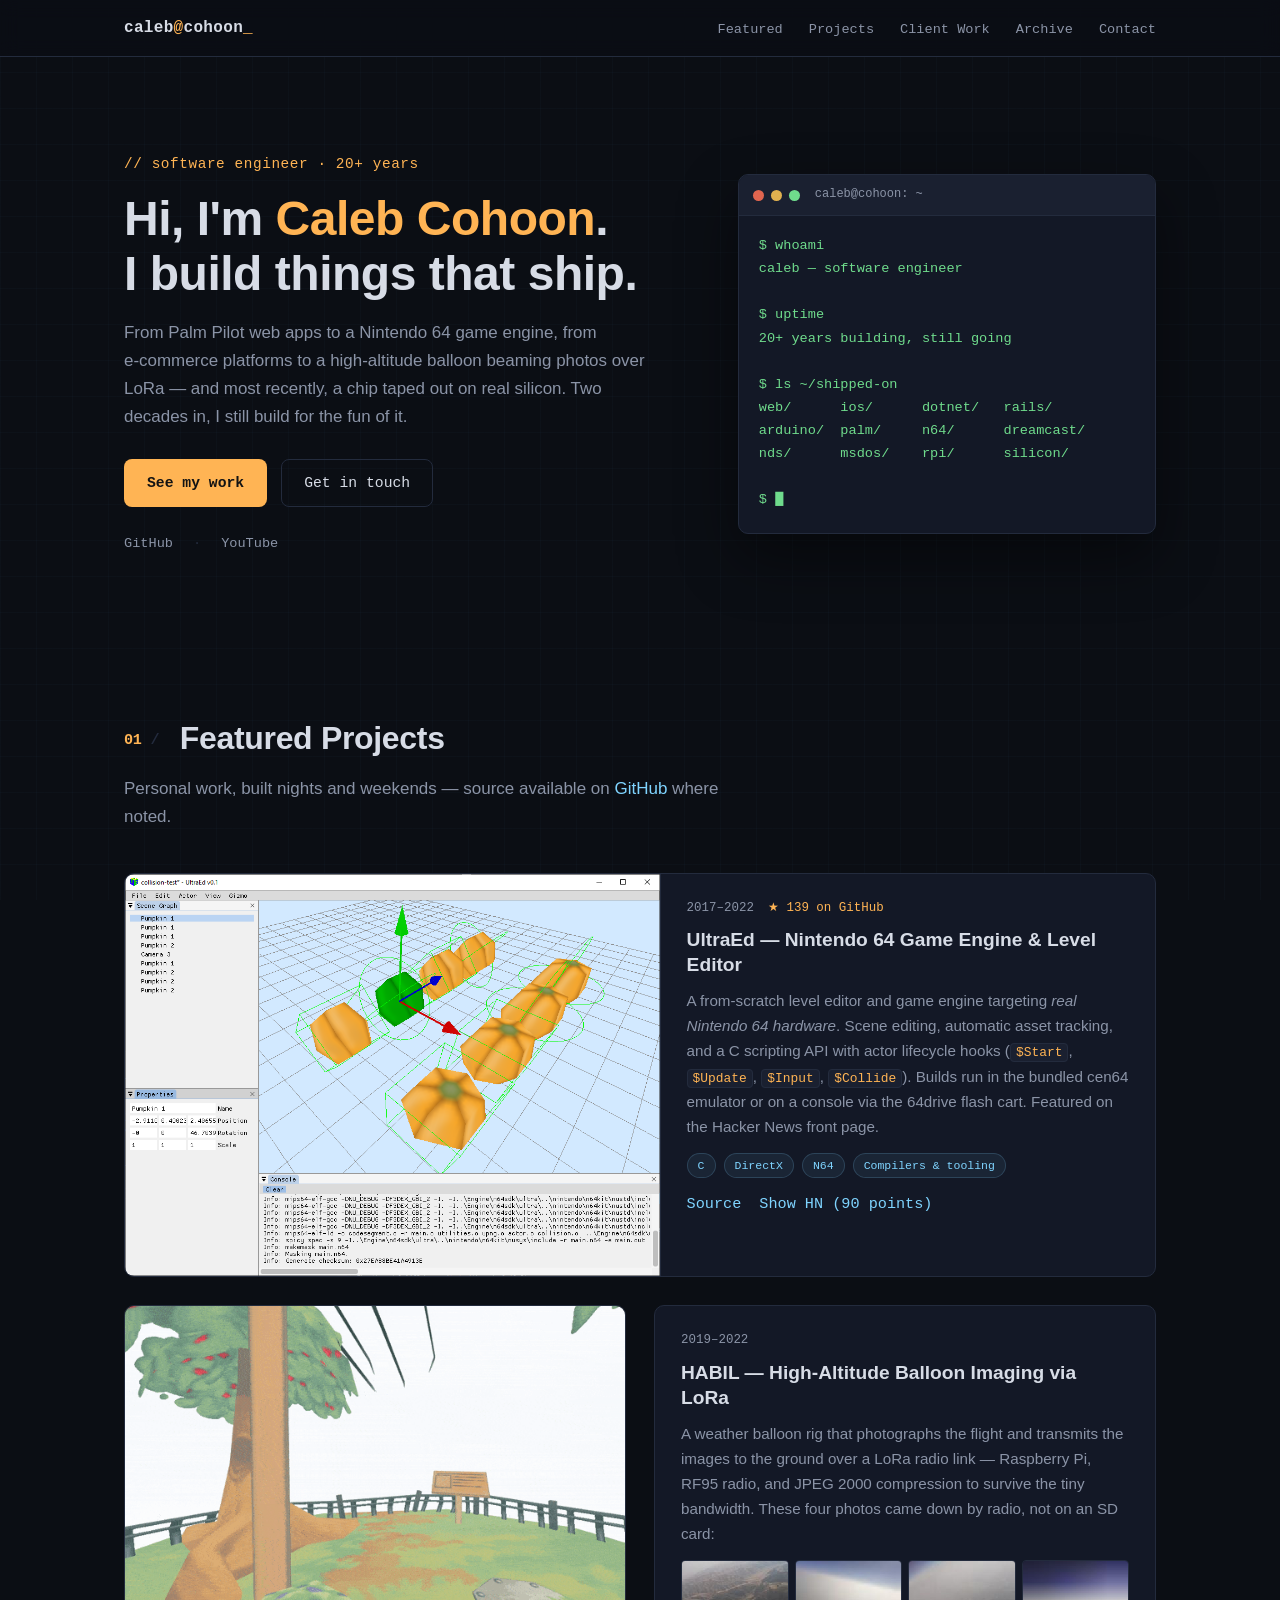
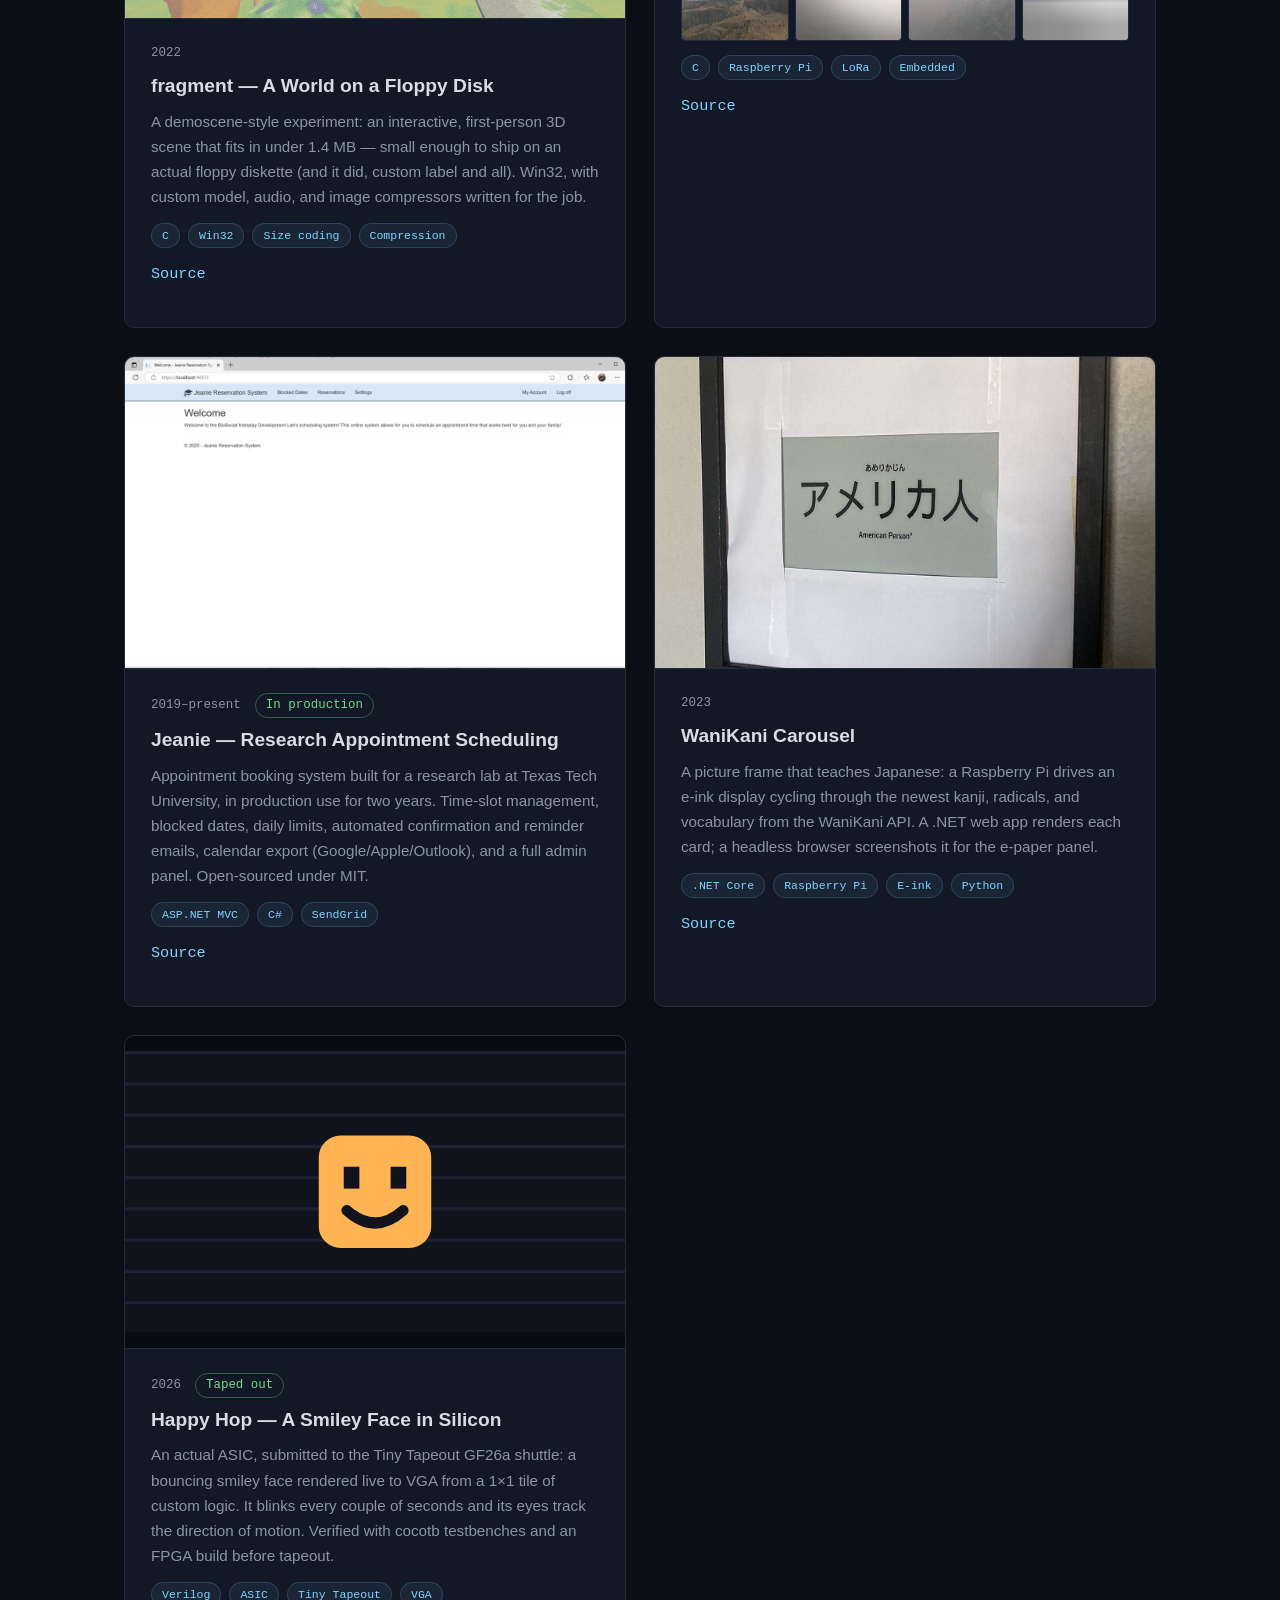
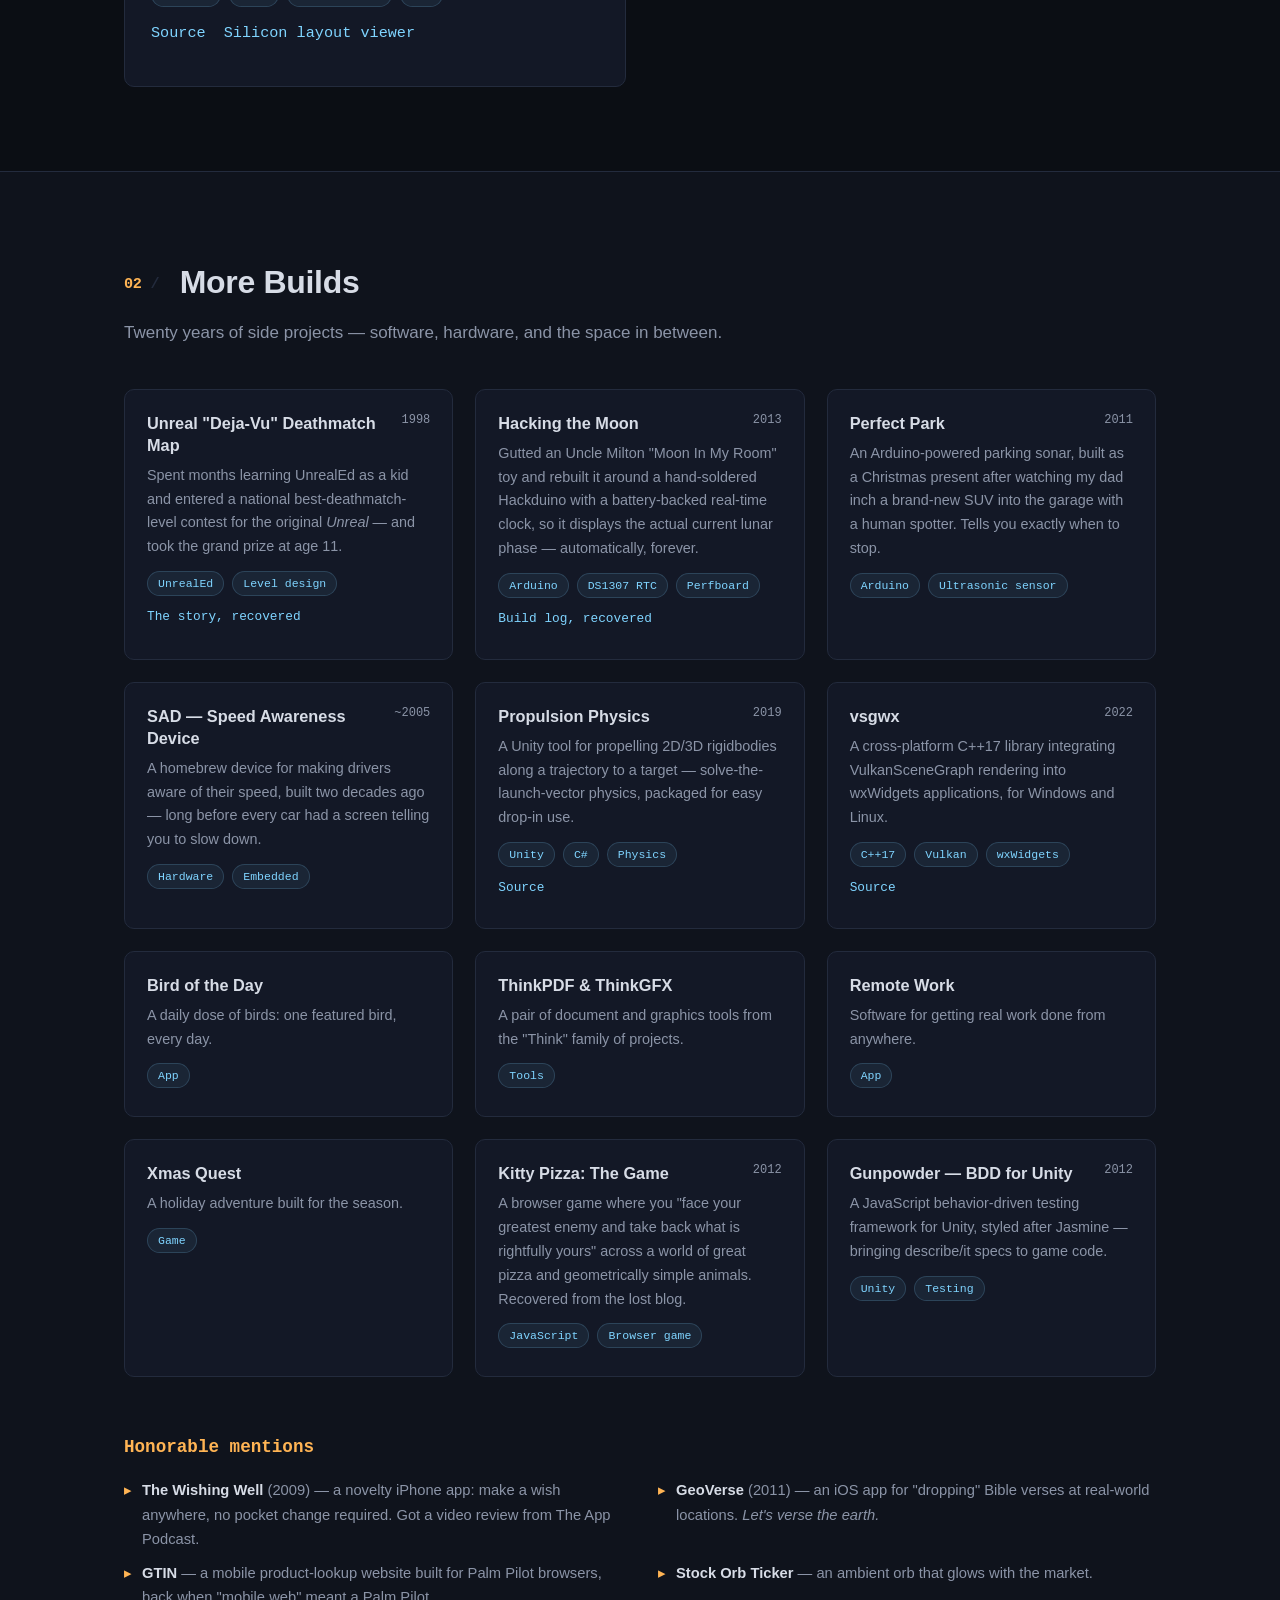
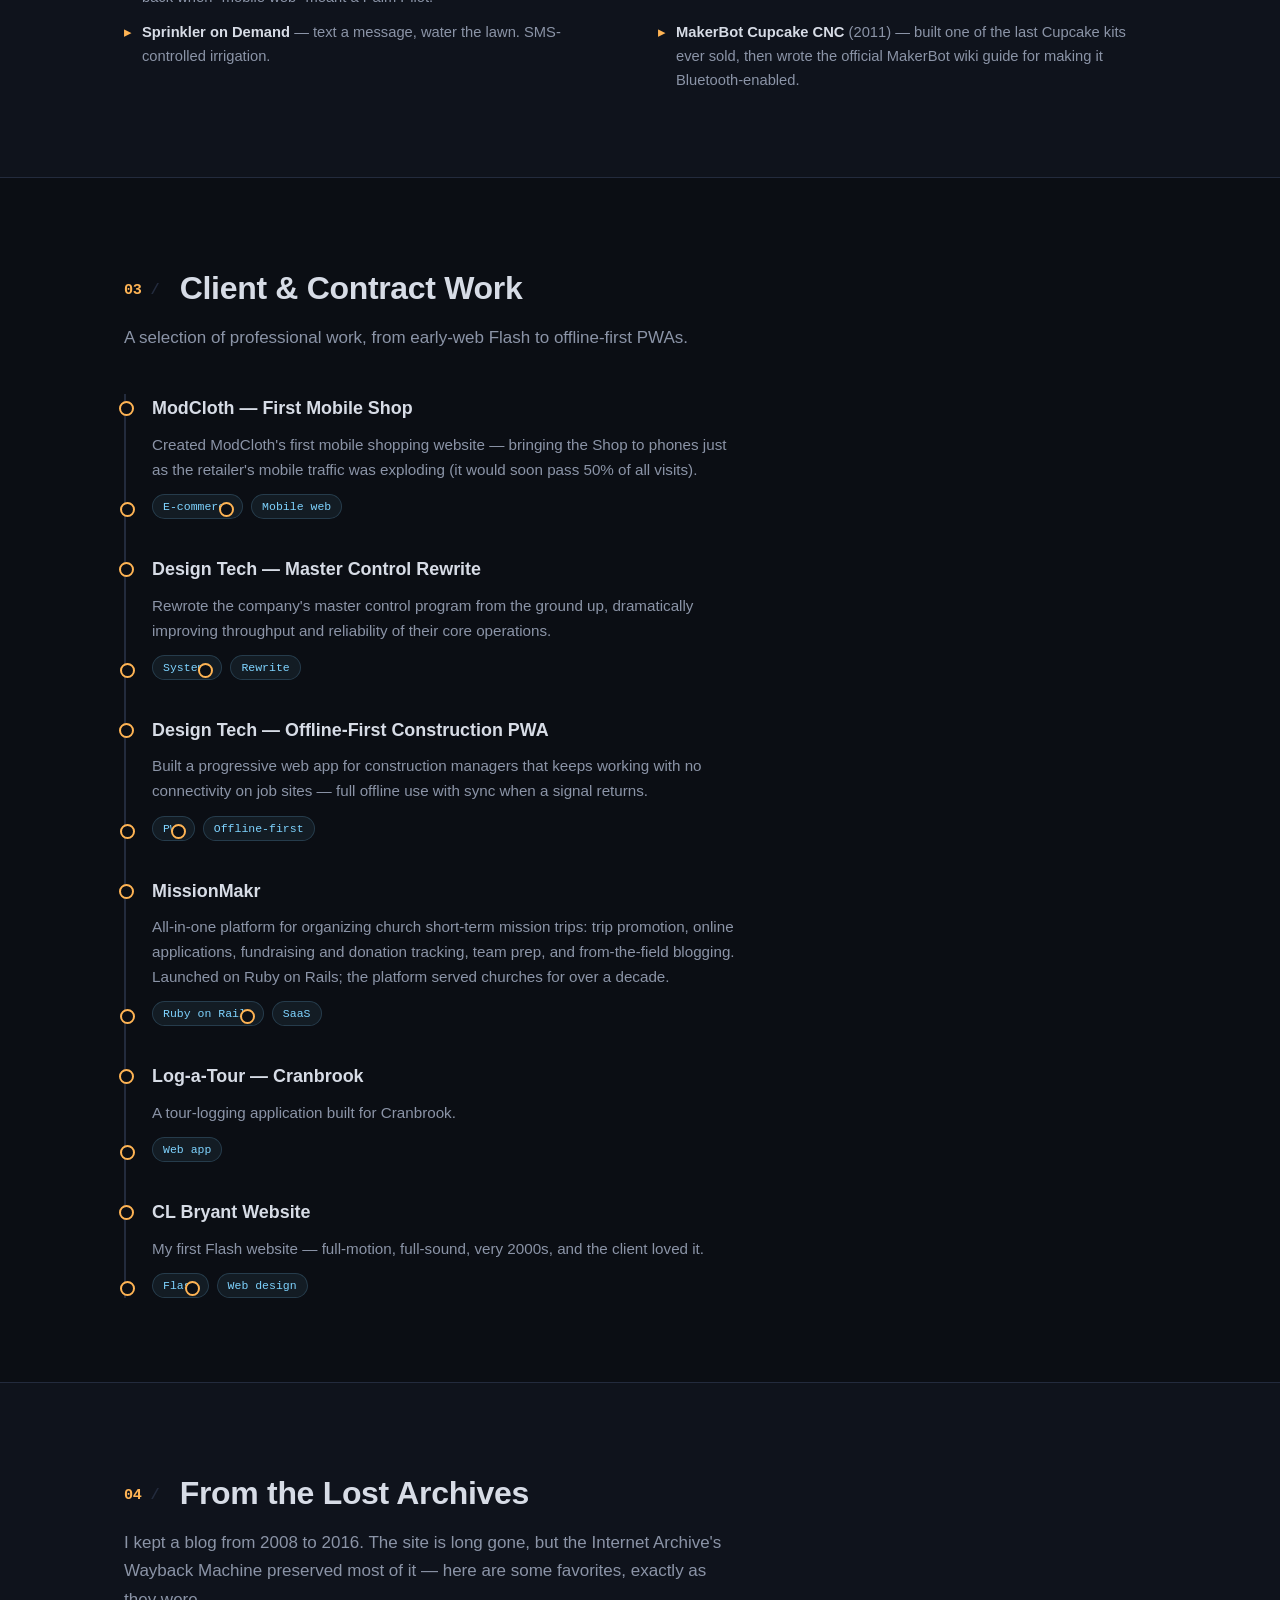
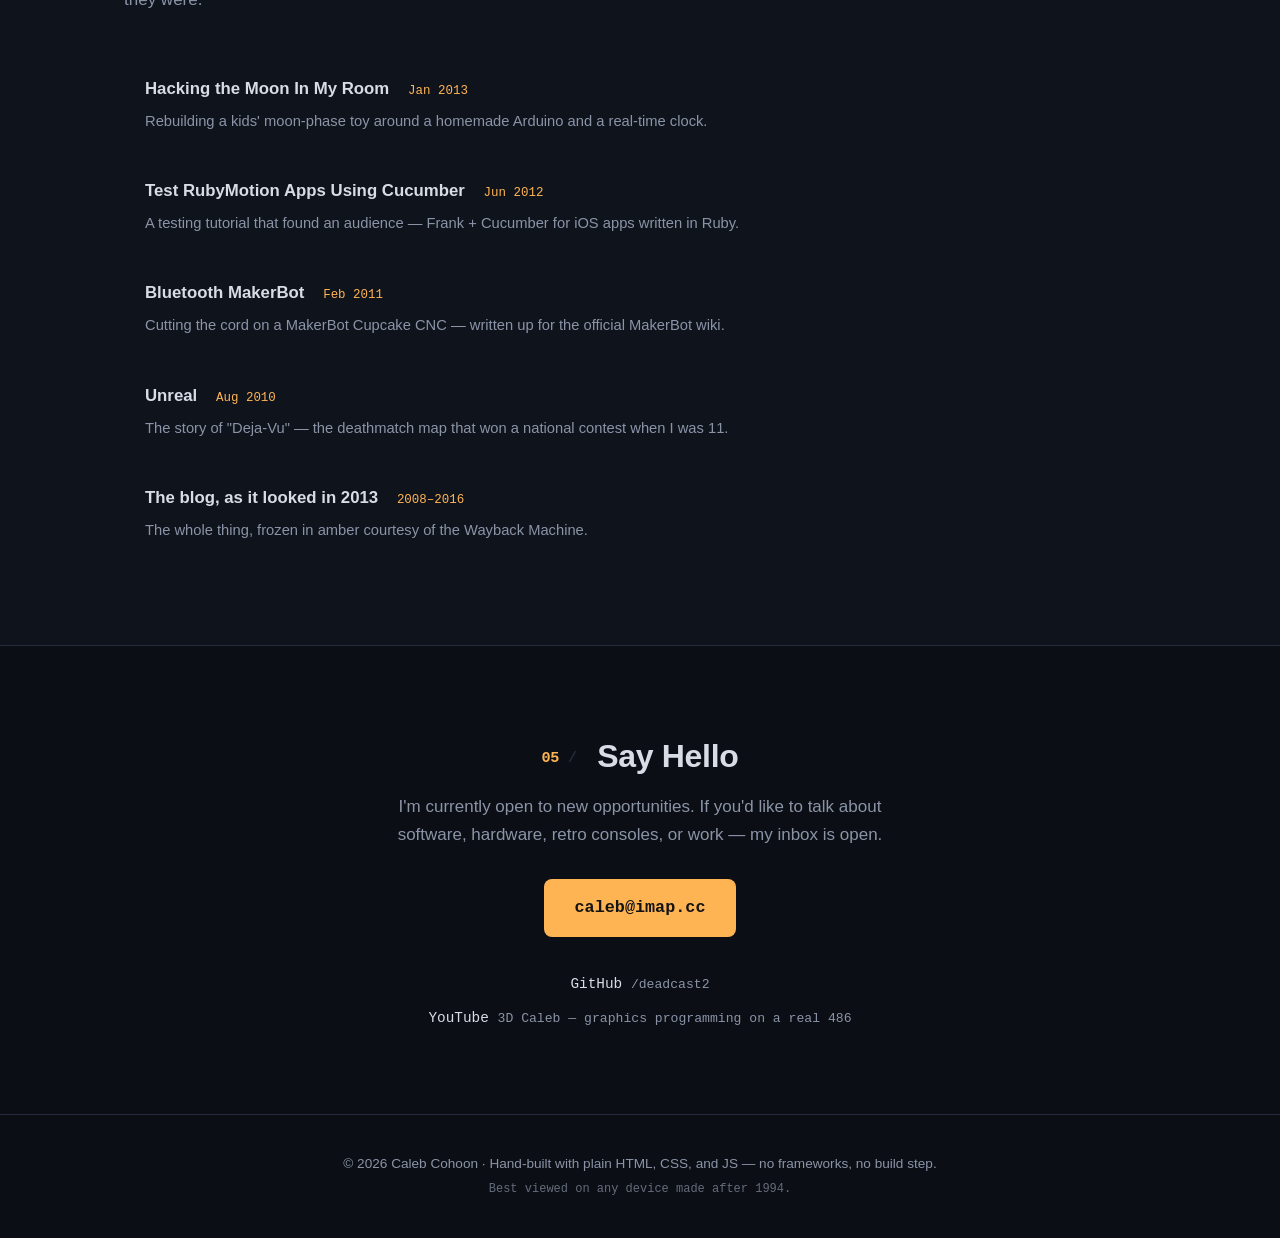
==== index.html @ 82f47929 "Initial portfolio site Static, dependency-free single-page portfolio: featured projects with images " ====
<!DOCTYPE html>
<html lang="en">
<head>
  <meta charset="UTF-8">
  <meta name="viewport" content="width=device-width, initial-scale=1.0">
  <title>Caleb Cohoon — Software Engineer</title>
  <meta name="description" content="Caleb Cohoon is a software engineer with 20+ years of experience shipping software for the web, mobile, embedded hardware, retro consoles, and even silicon.">
  <link rel="icon" href="assets/favicon.svg" type="image/svg+xml">
  <link rel="stylesheet" href="css/style.css">

  <!-- Open Graph -->
  <meta property="og:title" content="Caleb Cohoon — Software Engineer">
  <meta property="og:description" content="20+ years of shipping software — from Palm Pilots to a Nintendo 64 game engine to a chip taped out on real silicon.">
  <meta property="og:url" content="https://calebcohoon.com">
  <meta property="og:type" content="website">
  <meta property="og:image" content="https://calebcohoon.com/assets/img/ultraed-editor.png">

  <script type="application/ld+json">
  {
    "@context": "https://schema.org",
    "@type": "Person",
    "name": "Caleb Cohoon",
    "jobTitle": "Software Engineer",
    "url": "https://calebcohoon.com",
    "email": "mailto:caleb@imap.cc",
    "sameAs": [
      "https://github.com/deadcast2",
      "https://www.youtube.com/@CalebCohoon"
    ]
  }
  </script>
</head>
<body>
  <a class="skip-link" href="#main">Skip to content</a>

  <header class="site-header">
    <nav class="nav" aria-label="Main navigation">
      <a class="nav-brand" href="#top">caleb<span class="accent">@</span>cohoon<span class="cursor" aria-hidden="true">_</span></a>
      <button class="nav-toggle" aria-expanded="false" aria-controls="nav-menu" aria-label="Toggle menu">
        <span></span><span></span><span></span>
      </button>
      <ul class="nav-menu" id="nav-menu">
        <li><a href="#featured">Featured</a></li>
        <li><a href="#projects">Projects</a></li>
        <li><a href="#work">Client Work</a></li>
        <li><a href="#archive">Archive</a></li>
        <li><a href="#contact">Contact</a></li>
      </ul>
    </nav>
  </header>

  <main id="main">

    <!-- ============================== HERO ============================== -->
    <section class="hero" id="top">
      <div class="container hero-grid">
        <div class="hero-copy">
          <p class="kicker">// software engineer · 20+ years</p>
          <h1>Hi, I'm <span class="accent">Caleb Cohoon</span>.<br>I build things that ship.</h1>
          <p class="lede">
            From Palm Pilot web apps to a Nintendo&nbsp;64 game engine, from e&#8209;commerce
            platforms to a high&#8209;altitude balloon beaming photos over LoRa — and most
            recently, a chip taped out on real silicon. Two decades in, I still build
            for the fun of it.
          </p>
          <div class="hero-actions">
            <a class="btn btn-primary" href="#featured">See my work</a>
            <a class="btn btn-ghost" href="mailto:caleb@imap.cc">Get in touch</a>
          </div>
          <ul class="hero-links">
            <li><a href="https://github.com/deadcast2" rel="me">GitHub</a></li>
            <li><a href="https://www.youtube.com/@CalebCohoon">YouTube</a></li>
          </ul>
        </div>
        <div class="hero-terminal" aria-hidden="true">
          <div class="term-bar"><i></i><i></i><i></i><span>caleb@cohoon: ~</span></div>
          <pre class="term-body">$ whoami
caleb — software engineer

$ uptime
20+ years building, still going

$ ls ~/shipped-on
web/      ios/      dotnet/   rails/
arduino/  palm/     n64/      dreamcast/
nds/      msdos/    rpi/      silicon/

$ <span class="term-caret">█</span></pre>
        </div>
      </div>
    </section>

    <!-- ============================ FEATURED ============================ -->
    <section class="section" id="featured">
      <div class="container">
        <h2 class="section-title"><span class="section-num">01</span> Featured Projects</h2>
        <p class="section-intro">Personal work, built nights and weekends — source available on
          <a href="https://github.com/deadcast2">GitHub</a> where noted.</p>

        <div class="featured-grid">

          <article class="card card-wide reveal">
            <div class="card-media">
              <img src="assets/img/ultraed-editor.png" alt="UltraEd level editor showing a 3D scene, scene graph, and property panels" loading="lazy">
            </div>
            <div class="card-body">
              <div class="card-meta"><span class="years">2017–2022</span><span class="stars">★ 139 on GitHub</span></div>
              <h3>UltraEd — Nintendo 64 Game Engine &amp; Level Editor</h3>
              <p>A from-scratch level editor and game engine targeting <em>real Nintendo&nbsp;64
                hardware</em>. Scene editing, automatic asset tracking, and a C scripting API with
                actor lifecycle hooks (<code>$Start</code>, <code>$Update</code>, <code>$Input</code>,
                <code>$Collide</code>). Builds run in the bundled cen64 emulator or on a console via
                the 64drive flash cart. Featured on the Hacker News front page.</p>
              <ul class="tags"><li>C</li><li>DirectX</li><li>N64</li><li>Compilers &amp; tooling</li></ul>
              <p class="card-links">
                <a href="https://github.com/deadcast2/UltraEd">Source</a>
                <a href="https://news.ycombinator.com/item?id=15637506">Show HN (90 points)</a>
              </p>
            </div>
          </article>

          <article class="card reveal">
            <div class="card-media">
              <img src="assets/img/fragment-demo.gif" alt="Animated first-person scene from fragment, a 1.4 MB interactive demo" loading="lazy">
            </div>
            <div class="card-body">
              <div class="card-meta"><span class="years">2022</span></div>
              <h3>fragment — A World on a Floppy Disk</h3>
              <p>A demoscene-style experiment: an interactive, first-person 3D scene that fits in
                under 1.4&nbsp;MB — small enough to ship on an actual floppy diskette (and it did,
                custom label and all). Win32, with custom model, audio, and image compressors
                written for the job.</p>
              <ul class="tags"><li>C</li><li>Win32</li><li>Size coding</li><li>Compression</li></ul>
              <p class="card-links"><a href="https://github.com/deadcast2/fragment">Source</a></p>
            </div>
          </article>

          <article class="card reveal">
            <div class="card-body">
              <div class="card-meta"><span class="years">2019–2022</span></div>
              <h3>HABIL — High-Altitude Balloon Imaging via LoRa</h3>
              <p>A weather balloon rig that photographs the flight and transmits the images to the
                ground over a LoRa radio link — Raspberry&nbsp;Pi, RF95 radio, and JPEG&nbsp;2000
                compression to survive the tiny bandwidth. These four photos came down by radio,
                not on an SD card:</p>
              <div class="habil-strip" role="img" aria-label="Four low-resolution aerial photographs received from the balloon over LoRa radio">
                <img src="assets/img/habil-1.jpg" alt="" loading="lazy">
                <img src="assets/img/habil-2.jpg" alt="" loading="lazy">
                <img src="assets/img/habil-3.jpg" alt="" loading="lazy">
                <img src="assets/img/habil-4.jpg" alt="" loading="lazy">
              </div>
              <ul class="tags"><li>C</li><li>Raspberry Pi</li><li>LoRa</li><li>Embedded</li></ul>
              <p class="card-links"><a href="https://github.com/deadcast2/HABIL">Source</a></p>
            </div>
          </article>

          <article class="card reveal">
            <div class="card-media">
              <img src="assets/img/jeanie-1.png" alt="Jeanie reservation system calendar interface" loading="lazy">
            </div>
            <div class="card-body">
              <div class="card-meta"><span class="years">2019–present</span><span class="badge-live">In production</span></div>
              <h3>Jeanie — Research Appointment Scheduling</h3>
              <p>Appointment booking system built for a research lab at Texas&nbsp;Tech University,
                in production use for two years. Time-slot management, blocked dates, daily limits,
                automated confirmation and reminder emails, calendar export
                (Google/Apple/Outlook), and a full admin panel. Open-sourced under MIT.</p>
              <ul class="tags"><li>ASP.NET MVC</li><li>C#</li><li>SendGrid</li></ul>
              <p class="card-links"><a href="https://github.com/deadcast2/jeanie">Source</a></p>
            </div>
          </article>

          <article class="card reveal">
            <div class="card-media">
              <img src="assets/img/wanikani-frame.jpg" alt="E-ink display in a picture frame showing Japanese kanji from WaniKani" loading="lazy">
            </div>
            <div class="card-body">
              <div class="card-meta"><span class="years">2023</span></div>
              <h3>WaniKani Carousel</h3>
              <p>A picture frame that teaches Japanese: a Raspberry&nbsp;Pi drives an e&#8209;ink
                display cycling through the newest kanji, radicals, and vocabulary from the
                WaniKani API. A .NET web app renders each card; a headless browser screenshots it
                for the e-paper panel.</p>
              <ul class="tags"><li>.NET Core</li><li>Raspberry Pi</li><li>E-ink</li><li>Python</li></ul>
              <p class="card-links"><a href="https://github.com/deadcast2/WaniKaniCarousel">Source</a></p>
            </div>
          </article>

          <article class="card reveal">
            <div class="card-media card-media-svg">
              <svg viewBox="0 0 320 180" role="img" aria-label="Stylized pixel smiley face on a VGA-style background" xmlns="http://www.w3.org/2000/svg">
                <rect width="320" height="180" fill="#10131c"/>
                <g fill="#1c2233">
                  <rect x="0" y="0" width="320" height="2"/><rect x="0" y="20" width="320" height="2"/>
                  <rect x="0" y="40" width="320" height="2"/><rect x="0" y="60" width="320" height="2"/>
                  <rect x="0" y="80" width="320" height="2"/><rect x="0" y="100" width="320" height="2"/>
                  <rect x="0" y="120" width="320" height="2"/><rect x="0" y="140" width="320" height="2"/>
                  <rect x="0" y="160" width="320" height="2"/>
                </g>
                <g transform="translate(124,54)">
                  <rect x="0" y="0" width="72" height="72" rx="14" fill="#ffb454"/>
                  <rect x="16" y="20" width="10" height="14" fill="#10131c"/>
                  <rect x="46" y="20" width="10" height="14" fill="#10131c"/>
                  <path d="M18 48 q18 16 36 0" stroke="#10131c" stroke-width="7" fill="none" stroke-linecap="round"/>
                </g>
              </svg>
            </div>
            <div class="card-body">
              <div class="card-meta"><span class="years">2026</span><span class="badge-live">Taped out</span></div>
              <h3>Happy Hop — A Smiley Face in Silicon</h3>
              <p>An actual ASIC, submitted to the Tiny Tapeout GF26a shuttle: a bouncing smiley
                face rendered live to VGA from a 1×1 tile of custom logic. It blinks every couple
                of seconds and its eyes track the direction of motion. Verified with cocotb
                testbenches and an FPGA build before tapeout.</p>
              <ul class="tags"><li>Verilog</li><li>ASIC</li><li>Tiny Tapeout</li><li>VGA</li></ul>
              <p class="card-links">
                <a href="https://github.com/deadcast2/tt_um_happyhop">Source</a>
                <a href="https://deadcast2.github.io/tt_um_happyhop/">Silicon layout viewer</a>
              </p>
            </div>
          </article>

        </div>
      </div>
    </section>

    <!-- ============================ PROJECTS ============================ -->
    <section class="section section-alt" id="projects">
      <div class="container">
        <h2 class="section-title"><span class="section-num">02</span> More Builds</h2>
        <p class="section-intro">Twenty years of side projects — software, hardware, and the space in between.</p>

        <div class="mini-grid">

          <article class="mini reveal">
            <h3>Unreal "Deja-Vu" Deathmatch Map <span class="mini-year">1998</span></h3>
            <!-- TODO(caleb): your blog post from 2010 says you WON the grand prize ($500) at age 11,
                 for the original Unreal — your notes said "runner up at 12". Confirm which is right. -->
            <p>Spent months learning UnrealEd as a kid and entered a national best-deathmatch-level
              contest for the original <em>Unreal</em> — and took the grand prize at age 11.</p>
            <ul class="tags"><li>UnrealEd</li><li>Level design</li></ul>
            <p class="card-links"><a href="https://web.archive.org/web/20140602102044/http://calebcohoon.blogspot.com/">The story, recovered</a></p>
          </article>

          <article class="mini reveal">
            <h3>Hacking the Moon <span class="mini-year">2013</span></h3>
            <p>Gutted an Uncle Milton "Moon In My Room" toy and rebuilt it around a hand-soldered
              Hackduino with a battery-backed real-time clock, so it displays the actual current
              lunar phase — automatically, forever.</p>
            <ul class="tags"><li>Arduino</li><li>DS1307 RTC</li><li>Perfboard</li></ul>
            <p class="card-links">
              <a href="https://web.archive.org/web/20160209021919/http://calebcohoon.blogspot.com/">Build log, recovered</a>
            </p>
          </article>

          <article class="mini reveal">
            <h3>Perfect Park <span class="mini-year">2011</span></h3>
            <p>An Arduino-powered parking sonar, built as a Christmas present after watching my dad
              inch a brand-new SUV into the garage with a human spotter. Tells you exactly when to
              stop.</p>
            <ul class="tags"><li>Arduino</li><li>Ultrasonic sensor</li></ul>
          </article>

          <article class="mini reveal">
            <h3>SAD — Speed Awareness Device <span class="mini-year">~2005</span></h3>
            <!-- TODO(caleb): add a sentence or two about how SAD worked — no public record survives. -->
            <p>A homebrew device for making drivers aware of their speed, built two decades ago —
              long before every car had a screen telling you to slow down.</p>
            <ul class="tags"><li>Hardware</li><li>Embedded</li></ul>
          </article>

          <article class="mini reveal">
            <h3>Propulsion Physics <span class="mini-year">2019</span></h3>
            <p>A Unity tool for propelling 2D/3D rigidbodies along a trajectory to a target —
              solve-the-launch-vector physics, packaged for easy drop-in use.</p>
            <ul class="tags"><li>Unity</li><li>C#</li><li>Physics</li></ul>
            <p class="card-links"><a href="https://github.com/deadcast2/propulsion-physics">Source</a></p>
          </article>

          <article class="mini reveal">
            <h3>vsgwx <span class="mini-year">2022</span></h3>
            <p>A cross-platform C++17 library integrating VulkanSceneGraph rendering into
              wxWidgets applications, for Windows and Linux.</p>
            <ul class="tags"><li>C++17</li><li>Vulkan</li><li>wxWidgets</li></ul>
            <p class="card-links"><a href="https://github.com/deadcast2/vsgwx">Source</a></p>
          </article>

          <article class="mini reveal">
            <h3>Bird of the Day <span class="mini-year"></span></h3>
            <!-- TODO(caleb): describe Bird of the Day — platform, what it did. -->
            <p>A daily dose of birds: one featured bird, every day.</p>
            <ul class="tags"><li>App</li></ul>
          </article>

          <article class="mini reveal">
            <h3>ThinkPDF &amp; ThinkGFX <span class="mini-year"></span></h3>
            <!-- TODO(caleb): describe ThinkPDF / ThinkGFX — what they did, platform, era. -->
            <p>A pair of document and graphics tools from the "Think" family of projects.</p>
            <ul class="tags"><li>Tools</li></ul>
          </article>

          <article class="mini reveal">
            <h3>Remote Work <span class="mini-year"></span></h3>
            <!-- TODO(caleb): describe the Remote Work project. -->
            <p>Software for getting real work done from anywhere.</p>
            <ul class="tags"><li>App</li></ul>
          </article>

          <article class="mini reveal">
            <h3>Xmas Quest <span class="mini-year"></span></h3>
            <!-- TODO(caleb): describe Xmas Quest — game? platform? -->
            <p>A holiday adventure built for the season.</p>
            <ul class="tags"><li>Game</li></ul>
          </article>

          <article class="mini reveal">
            <h3>Kitty Pizza: The Game <span class="mini-year">2012</span></h3>
            <p>A browser game where you "face your greatest enemy and take back what is rightfully
              yours" across a world of great pizza and geometrically simple animals. Recovered
              from the lost blog.</p>
            <ul class="tags"><li>JavaScript</li><li>Browser game</li></ul>
          </article>

          <article class="mini reveal">
            <h3>Gunpowder — BDD for Unity <span class="mini-year">2012</span></h3>
            <p>A JavaScript behavior-driven testing framework for Unity, styled after Jasmine —
              bringing describe/it specs to game code.</p>
            <ul class="tags"><li>Unity</li><li>Testing</li></ul>
          </article>

        </div>

        <h3 class="hm-title">Honorable mentions</h3>
        <ul class="hm-list reveal">
          <li><strong>The Wishing Well</strong> (2009) — a novelty iPhone app: make a wish anywhere, no pocket change required. Got a video review from The App Podcast.</li>
          <li><strong>GeoVerse</strong> (2011) — an iOS app for "dropping" Bible verses at real-world locations. <em>Let's verse the earth.</em></li>
          <li><strong>GTIN</strong> — a mobile product-lookup website built for Palm Pilot browsers, back when "mobile web" meant a Palm Pilot.</li>
          <li><strong>Stock Orb Ticker</strong> — an ambient orb that glows with the market.</li>
          <li><strong>Sprinkler on Demand</strong> — text a message, water the lawn. SMS-controlled irrigation.</li>
          <li><strong>MakerBot Cupcake CNC</strong> (2011) — built one of the last Cupcake kits ever sold, then wrote the official MakerBot wiki guide for making it Bluetooth-enabled.</li>
        </ul>
      </div>
    </section>

    <!-- =========================== CLIENT WORK =========================== -->
    <section class="section" id="work">
      <div class="container">
        <h2 class="section-title"><span class="section-num">03</span> Client &amp; Contract Work</h2>
        <p class="section-intro">A selection of professional work, from early-web Flash to offline-first PWAs.</p>

        <ol class="timeline">
          <li class="reveal">
            <h3>ModCloth — First Mobile Shop</h3>
            <p>Created ModCloth's first mobile shopping website — bringing the Shop to phones just
              as the retailer's mobile traffic was exploding (it would soon pass 50% of all
              visits).</p>
            <ul class="tags"><li>E-commerce</li><li>Mobile web</li></ul>
          </li>
          <li class="reveal">
            <h3>Design Tech — Master Control Rewrite</h3>
            <!-- TODO(caleb): fill in the real before/after numbers ("took them from X to Y"). -->
            <p>Rewrote the company's master control program from the ground up, dramatically
              improving throughput and reliability of their core operations.</p>
            <ul class="tags"><li>Systems</li><li>Rewrite</li></ul>
          </li>
          <li class="reveal">
            <h3>Design Tech — Offline-First Construction PWA</h3>
            <!-- TODO(caleb): fill in the real before/after numbers ("took them from X to Y"). -->
            <p>Built a progressive web app for construction managers that keeps working with no
              connectivity on job sites — full offline use with sync when a signal returns.</p>
            <ul class="tags"><li>PWA</li><li>Offline-first</li></ul>
          </li>
          <li class="reveal">
            <h3>MissionMakr</h3>
            <p>All-in-one platform for organizing church short-term mission trips: trip promotion,
              online applications, fundraising and donation tracking, team prep, and
              from-the-field blogging. Launched on Ruby on Rails; the platform served churches
              for over a decade.</p>
            <ul class="tags"><li>Ruby on Rails</li><li>SaaS</li></ul>
          </li>
          <li class="reveal">
            <h3>Log-a-Tour — Cranbrook</h3>
            <!-- TODO(caleb): add a detail or two — what did Log-a-Tour do, roughly when? -->
            <p>A tour-logging application built for Cranbrook.</p>
            <ul class="tags"><li>Web app</li></ul>
          </li>
          <li class="reveal">
            <h3>CL Bryant Website</h3>
            <p>My first Flash website — full-motion, full-sound, very 2000s, and the client loved
              it.</p>
            <ul class="tags"><li>Flash</li><li>Web design</li></ul>
          </li>
        </ol>
      </div>
    </section>

    <!-- ============================ ARCHIVE ============================ -->
    <section class="section section-alt" id="archive">
      <div class="container">
        <h2 class="section-title"><span class="section-num">04</span> From the Lost Archives</h2>
        <p class="section-intro">
          I kept a blog from 2008 to 2016. The site is long gone, but the Internet Archive's
          Wayback Machine preserved most of it — here are some favorites, exactly as they were.
        </p>
        <ul class="archive-list reveal">
          <li>
            <a href="https://web.archive.org/web/20160209021919/http://calebcohoon.blogspot.com/">Hacking the Moon In My Room</a>
            <span class="archive-date">Jan 2013</span>
            <p>Rebuilding a kids' moon-phase toy around a homemade Arduino and a real-time clock.</p>
          </li>
          <li>
            <a href="https://web.archive.org/web/20141026142037/http://calebcohoon.blogspot.com/2012/06/test-rubymotion-apps-using-cucumber.html">Test RubyMotion Apps Using Cucumber</a>
            <span class="archive-date">Jun 2012</span>
            <p>A testing tutorial that found an audience — Frank + Cucumber for iOS apps written in Ruby.</p>
          </li>
          <li>
            <a href="https://web.archive.org/web/20150924035135/http://calebcohoon.blogspot.com/2011/02/bluetooth-makerbot.html">Bluetooth MakerBot</a>
            <span class="archive-date">Feb 2011</span>
            <p>Cutting the cord on a MakerBot Cupcake CNC — written up for the official MakerBot wiki.</p>
          </li>
          <li>
            <a href="https://web.archive.org/web/20140602102044/http://calebcohoon.blogspot.com/">Unreal</a>
            <span class="archive-date">Aug 2010</span>
            <p>The story of "Deja-Vu" — the deathmatch map that won a national contest when I was 11.</p>
          </li>
          <li>
            <a href="https://web.archive.org/web/20130506180230/http://calebcohoon.blogspot.com/">The blog, as it looked in 2013</a>
            <span class="archive-date">2008–2016</span>
            <p>The whole thing, frozen in amber courtesy of the Wayback Machine.</p>
          </li>
        </ul>
      </div>
    </section>

    <!-- ============================ CONTACT ============================ -->
    <section class="section" id="contact">
      <div class="container contact-wrap">
        <h2 class="section-title"><span class="section-num">05</span> Say Hello</h2>
        <p class="contact-lede">
          I'm currently open to new opportunities. If you'd like to talk about software,
          hardware, retro consoles, or work — my inbox is open.
        </p>
        <p><a class="btn btn-primary btn-lg" href="mailto:caleb@imap.cc">caleb@imap.cc</a></p>
        <ul class="contact-links">
          <li><a href="https://github.com/deadcast2">GitHub <span class="dim">/deadcast2</span></a></li>
          <li><a href="https://www.youtube.com/@CalebCohoon">YouTube <span class="dim">3D Caleb — graphics programming on a real 486</span></a></li>
        </ul>
      </div>
    </section>

  </main>

  <footer class="site-footer">
    <div class="container">
      <p>© <span id="year">2026</span> Caleb Cohoon · Hand-built with plain HTML, CSS, and JS — no frameworks, no build step.</p>
      <p class="footer-quip">Best viewed on any device made after 1994.</p>
    </div>
  </footer>

  <script src="js/main.js"></script>
</body>
</html>
---- css/style.css ----
/* ==========================================================================
   calebcohoon.com — hand-rolled styles, no framework
   Palette + type are driven by the variables below; tweak away.
   ========================================================================== */

:root {
  --bg: #0b0e14;
  --bg-alt: #0f131c;
  --surface: #131826;
  --surface-2: #1a2030;
  --border: #232b3d;
  --text: #d7dce6;
  --text-dim: #8b94a7;
  --accent: #ffb454;        /* CRT amber */
  --accent-2: #7fd4ff;      /* phosphor cyan */
  --ok: #6fdb8c;
  --mono: ui-monospace, "SF Mono", SFMono-Regular, Menlo, Consolas, monospace;
  --sans: -apple-system, BlinkMacSystemFont, "Segoe UI", Roboto, Helvetica, Arial, sans-serif;
  --radius: 10px;
  --maxw: 1080px;
}

* { box-sizing: border-box; }

html { scroll-behavior: smooth; }

body {
  margin: 0;
  background: var(--bg);
  color: var(--text);
  font-family: var(--sans);
  font-size: 17px;
  line-height: 1.65;
  -webkit-font-smoothing: antialiased;
}

/* faint grid backdrop */
body::before {
  content: "";
  position: fixed;
  inset: 0;
  pointer-events: none;
  background-image:
    linear-gradient(rgba(127, 212, 255, 0.025) 1px, transparent 1px),
    linear-gradient(90deg, rgba(127, 212, 255, 0.025) 1px, transparent 1px);
  background-size: 36px 36px;
  z-index: 0;
}

.container {
  max-width: var(--maxw);
  margin: 0 auto;
  padding: 0 24px;
  position: relative;
  z-index: 1;
}

a { color: var(--accent-2); text-decoration: none; }
a:hover { text-decoration: underline; }
a:focus-visible, button:focus-visible {
  outline: 2px solid var(--accent);
  outline-offset: 3px;
  border-radius: 2px;
}

code {
  font-family: var(--mono);
  font-size: 0.85em;
  background: var(--surface-2);
  border: 1px solid var(--border);
  border-radius: 4px;
  padding: 1px 5px;
  color: var(--accent);
}

img { max-width: 100%; display: block; }

.accent { color: var(--accent); }
.dim { color: var(--text-dim); font-weight: 400; }

.skip-link {
  position: absolute;
  left: -9999px;
  top: 0;
  background: var(--accent);
  color: #000;
  padding: 8px 16px;
  z-index: 100;
}
.skip-link:focus { left: 0; }

/* ============================== header ============================== */

.site-header {
  position: sticky;
  top: 0;
  z-index: 50;
  background: rgba(11, 14, 20, 0.85);
  backdrop-filter: blur(10px);
  -webkit-backdrop-filter: blur(10px);
  border-bottom: 1px solid var(--border);
}

.nav {
  max-width: var(--maxw);
  margin: 0 auto;
  padding: 14px 24px;
  display: flex;
  align-items: center;
  justify-content: space-between;
  gap: 16px;
}

.nav-brand {
  font-family: var(--mono);
  font-size: 1rem;
  font-weight: 600;
  color: var(--text);
  letter-spacing: 0.02em;
}
.nav-brand:hover { text-decoration: none; color: var(--accent); }

.cursor {
  display: inline-block;
  color: var(--accent);
  animation: blink 1.1s steps(1) infinite;
}
@keyframes blink { 50% { opacity: 0; } }

.nav-menu {
  display: flex;
  gap: 26px;
  list-style: none;
  margin: 0;
  padding: 0;
}
.nav-menu a {
  font-family: var(--mono);
  font-size: 0.85rem;
  color: var(--text-dim);
}
.nav-menu a:hover { color: var(--accent); text-decoration: none; }

.nav-toggle {
  display: none;
  flex-direction: column;
  gap: 5px;
  background: none;
  border: 0;
  padding: 6px;
  cursor: pointer;
}
.nav-toggle span {
  width: 22px;
  height: 2px;
  background: var(--text);
  transition: transform 0.2s, opacity 0.2s;
}
.nav-toggle[aria-expanded="true"] span:nth-child(1) { transform: translateY(7px) rotate(45deg); }
.nav-toggle[aria-expanded="true"] span:nth-child(2) { opacity: 0; }
.nav-toggle[aria-expanded="true"] span:nth-child(3) { transform: translateY(-7px) rotate(-45deg); }

/* =============================== hero =============================== */

.hero { padding: 96px 0 72px; }

.hero-grid {
  display: grid;
  grid-template-columns: 1.15fr 0.85fr;
  gap: 48px;
  align-items: center;
}

.kicker {
  font-family: var(--mono);
  color: var(--accent);
  font-size: 0.9rem;
  margin: 0 0 14px;
  letter-spacing: 0.04em;
}

.hero h1 {
  font-size: clamp(2rem, 4.5vw, 3rem);
  line-height: 1.15;
  margin: 0 0 18px;
  letter-spacing: -0.01em;
}

.lede {
  color: var(--text-dim);
  font-size: 1.06rem;
  max-width: 56ch;
  margin: 0 0 28px;
}

.hero-actions { display: flex; gap: 14px; flex-wrap: wrap; margin-bottom: 26px; }

.btn {
  display: inline-block;
  font-family: var(--mono);
  font-size: 0.92rem;
  padding: 11px 22px;
  border-radius: 8px;
  border: 1px solid transparent;
  transition: transform 0.15s, box-shadow 0.15s, background 0.15s;
}
.btn:hover { text-decoration: none; transform: translateY(-2px); }

.btn-primary {
  background: var(--accent);
  color: #131313;
  font-weight: 600;
}
.btn-primary:hover { box-shadow: 0 6px 24px rgba(255, 180, 84, 0.25); }

.btn-ghost {
  border-color: var(--border);
  color: var(--text);
}
.btn-ghost:hover { border-color: var(--accent-2); color: var(--accent-2); }

.btn-lg { font-size: 1.05rem; padding: 14px 30px; }

.hero-links {
  display: flex;
  gap: 20px;
  list-style: none;
  margin: 0;
  padding: 0;
  font-family: var(--mono);
  font-size: 0.85rem;
}
.hero-links a { color: var(--text-dim); }
.hero-links a:hover { color: var(--accent-2); }
.hero-links li:not(:last-child)::after { content: "·"; color: var(--border); margin-left: 20px; }

/* terminal window */
.hero-terminal {
  background: var(--surface);
  border: 1px solid var(--border);
  border-radius: var(--radius);
  overflow: hidden;
  box-shadow: 0 24px 60px rgba(0, 0, 0, 0.45);
  font-size: 0.85rem;
}

.term-bar {
  display: flex;
  align-items: center;
  gap: 7px;
  padding: 10px 14px;
  background: var(--surface-2);
  border-bottom: 1px solid var(--border);
}
.term-bar i {
  width: 11px;
  height: 11px;
  border-radius: 50%;
  background: var(--border);
}
.term-bar i:nth-child(1) { background: #e0654f; }
.term-bar i:nth-child(2) { background: #e0b04f; }
.term-bar i:nth-child(3) { background: #6fdb8c; }
.term-bar span {
  margin-left: 8px;
  font-family: var(--mono);
  font-size: 0.75rem;
  color: var(--text-dim);
}

.term-body {
  margin: 0;
  padding: 18px 20px 22px;
  font-family: var(--mono);
  line-height: 1.7;
  color: var(--ok);
  overflow-x: auto;
}
.term-caret { animation: blink 1.1s steps(1) infinite; }

/* ============================== sections ============================== */

.section { padding: 84px 0; }
.section-alt { background: var(--bg-alt); border-top: 1px solid var(--border); border-bottom: 1px solid var(--border); }

.section-title {
  font-size: clamp(1.5rem, 3vw, 2rem);
  margin: 0 0 10px;
  letter-spacing: -0.01em;
}

.section-num {
  font-family: var(--mono);
  font-size: 0.95rem;
  color: var(--accent);
  vertical-align: middle;
  margin-right: 12px;
}
.section-num::after { content: " /"; color: var(--border); }

.section-intro {
  color: var(--text-dim);
  max-width: 64ch;
  margin: 0 0 42px;
}

/* ============================ featured cards ============================ */

.featured-grid {
  display: grid;
  grid-template-columns: 1fr 1fr;
  gap: 28px;
}

.card {
  background: var(--surface);
  border: 1px solid var(--border);
  border-radius: var(--radius);
  overflow: hidden;
  display: flex;
  flex-direction: column;
  transition: transform 0.2s, border-color 0.2s, box-shadow 0.2s;
}
.card:hover {
  transform: translateY(-4px);
  border-color: #36405a;
  box-shadow: 0 16px 40px rgba(0, 0, 0, 0.35);
}

.card-wide { grid-column: 1 / -1; }
.card-wide { flex-direction: row; }
.card-wide .card-media { flex: 1 1 52%; min-width: 0; }
.card-wide .card-body { flex: 1 1 48%; }

.card-media {
  background: #090b10;
  border-bottom: 1px solid var(--border);
  aspect-ratio: 16 / 10;
  overflow: hidden;
}
.card-wide .card-media { border-bottom: 0; border-right: 1px solid var(--border); aspect-ratio: auto; }
.card-media img, .card-media svg {
  width: 100%;
  height: 100%;
  object-fit: cover;
}
.card-media-svg svg { display: block; }

.card-body { padding: 24px 26px 26px; }

.card-meta {
  display: flex;
  align-items: center;
  gap: 14px;
  font-family: var(--mono);
  font-size: 0.78rem;
  color: var(--text-dim);
  margin-bottom: 10px;
}
.stars { color: var(--accent); }
.badge-live {
  color: var(--ok);
  border: 1px solid rgba(111, 219, 140, 0.35);
  border-radius: 999px;
  padding: 1px 10px;
}

.card h3 { margin: 0 0 10px; font-size: 1.2rem; line-height: 1.3; }
.card p { color: var(--text-dim); font-size: 0.95rem; margin: 0 0 14px; }

.tags {
  display: flex;
  flex-wrap: wrap;
  gap: 8px;
  list-style: none;
  margin: 0 0 14px;
  padding: 0;
}
.tags li {
  font-family: var(--mono);
  font-size: 0.72rem;
  color: var(--accent-2);
  background: rgba(127, 212, 255, 0.07);
  border: 1px solid rgba(127, 212, 255, 0.18);
  border-radius: 999px;
  padding: 2px 10px;
}

.card-links { display: flex; gap: 18px; font-family: var(--mono); font-size: 0.85rem; margin: 0; }

/* HABIL radio-photo strip */
.habil-strip {
  display: grid;
  grid-template-columns: repeat(4, 1fr);
  gap: 6px;
  margin: 0 0 14px;
}
.habil-strip img {
  width: 100%;
  aspect-ratio: 4 / 3;
  object-fit: cover;
  border-radius: 4px;
  border: 1px solid var(--border);
  image-rendering: pixelated;
}

/* ============================== mini grid ============================== */

.mini-grid {
  display: grid;
  grid-template-columns: repeat(3, 1fr);
  gap: 22px;
}

.mini {
  background: var(--surface);
  border: 1px solid var(--border);
  border-radius: var(--radius);
  padding: 22px 22px 18px;
  transition: transform 0.2s, border-color 0.2s;
}
.mini:hover { transform: translateY(-3px); border-color: #36405a; }

.mini h3 {
  margin: 0 0 8px;
  font-size: 1.02rem;
  line-height: 1.35;
  display: flex;
  justify-content: space-between;
  gap: 10px;
}
.mini-year {
  font-family: var(--mono);
  font-size: 0.75rem;
  font-weight: 400;
  color: var(--text-dim);
  white-space: nowrap;
}
.mini p { color: var(--text-dim); font-size: 0.9rem; margin: 0 0 12px; }
.mini .tags { margin-bottom: 10px; }
.mini .card-links { font-size: 0.8rem; }

.hm-title {
  margin: 56px 0 16px;
  font-size: 1.1rem;
  font-family: var(--mono);
  color: var(--accent);
  font-weight: 600;
}

.hm-list {
  list-style: none;
  margin: 0;
  padding: 0;
  display: grid;
  grid-template-columns: 1fr 1fr;
  gap: 10px 36px;
}
.hm-list li {
  color: var(--text-dim);
  font-size: 0.92rem;
  padding-left: 18px;
  position: relative;
}
.hm-list li::before {
  content: "▸";
  color: var(--accent);
  position: absolute;
  left: 0;
}
.hm-list strong { color: var(--text); }

/* ============================== timeline ============================== */

.timeline {
  list-style: none;
  margin: 0;
  padding: 0 0 0 26px;
  border-left: 2px solid var(--border);
  display: grid;
  gap: 36px;
}

.timeline li { position: relative; }
.timeline li::before {
  content: "";
  position: absolute;
  left: -33px;
  top: 7px;
  width: 11px;
  height: 11px;
  border-radius: 50%;
  background: var(--bg);
  border: 2px solid var(--accent);
}

.timeline h3 { margin: 0 0 8px; font-size: 1.12rem; }
.timeline p { color: var(--text-dim); font-size: 0.95rem; margin: 0 0 12px; max-width: 70ch; }
.timeline .tags { margin-bottom: 0; }

/* ============================== archive ============================== */

.archive-list {
  list-style: none;
  margin: 0;
  padding: 0;
  display: grid;
  gap: 6px;
}
.archive-list li {
  padding: 18px 20px;
  border: 1px solid transparent;
  border-radius: var(--radius);
  transition: background 0.15s, border-color 0.15s;
}
.archive-list li:hover { background: var(--surface); border-color: var(--border); }
.archive-list a {
  font-size: 1.05rem;
  font-weight: 600;
  color: var(--text);
}
.archive-list a:hover { color: var(--accent-2); }
.archive-date {
  font-family: var(--mono);
  font-size: 0.78rem;
  color: var(--accent);
  margin-left: 14px;
}
.archive-list p { margin: 6px 0 0; color: var(--text-dim); font-size: 0.92rem; }

/* ============================== contact ============================== */

.contact-wrap { text-align: center; }
.contact-wrap .section-title { justify-content: center; }
.contact-lede {
  color: var(--text-dim);
  max-width: 52ch;
  margin: 0 auto 30px;
}

.contact-links {
  list-style: none;
  margin: 36px 0 0;
  padding: 0;
  display: grid;
  gap: 10px;
  font-family: var(--mono);
  font-size: 0.9rem;
}
.contact-links a { color: var(--text); }
.contact-links a:hover { color: var(--accent-2); text-decoration: none; }
.contact-links .dim { font-size: 0.82rem; }

/* ============================== footer ============================== */

.site-footer {
  border-top: 1px solid var(--border);
  padding: 34px 0;
  text-align: center;
  font-size: 0.85rem;
  color: var(--text-dim);
}
.site-footer p { margin: 4px 0; }
.footer-quip { font-family: var(--mono); font-size: 0.75rem; opacity: 0.7; }

/* =========================== reveal animation =========================== */

.reveal {
  opacity: 0;
  transform: translateY(16px);
  transition: opacity 0.55s ease, transform 0.55s ease;
}
.reveal.visible { opacity: 1; transform: none; }

@media (prefers-reduced-motion: reduce) {
  html { scroll-behavior: auto; }
  .reveal { opacity: 1; transform: none; transition: none; }
  .cursor, .term-caret { animation: none; }
  .card, .mini, .btn { transition: none; }
}

/* ============================== responsive ============================== */

@media (max-width: 900px) {
  .hero-grid { grid-template-columns: 1fr; gap: 36px; }
  .featured-grid { grid-template-columns: 1fr; }
  .card-wide { flex-direction: column; }
  .card-wide .card-media { border-right: 0; border-bottom: 1px solid var(--border); aspect-ratio: 16 / 10; }
  .mini-grid { grid-template-columns: 1fr 1fr; }
}

@media (max-width: 640px) {
  body { font-size: 16px; }
  .hero { padding: 64px 0 48px; }
  .section { padding: 60px 0; }
  .mini-grid { grid-template-columns: 1fr; }
  .hm-list { grid-template-columns: 1fr; }

  .nav-toggle { display: flex; }
  .nav-menu {
    position: absolute;
    top: 100%;
    left: 0;
    right: 0;
    flex-direction: column;
    gap: 0;
    background: var(--bg);
    border-bottom: 1px solid var(--border);
    display: none;
  }
  .nav-menu.open { display: flex; }
  .nav-menu li { border-top: 1px solid var(--border); }
  .nav-menu a { display: block; padding: 14px 24px; }
}
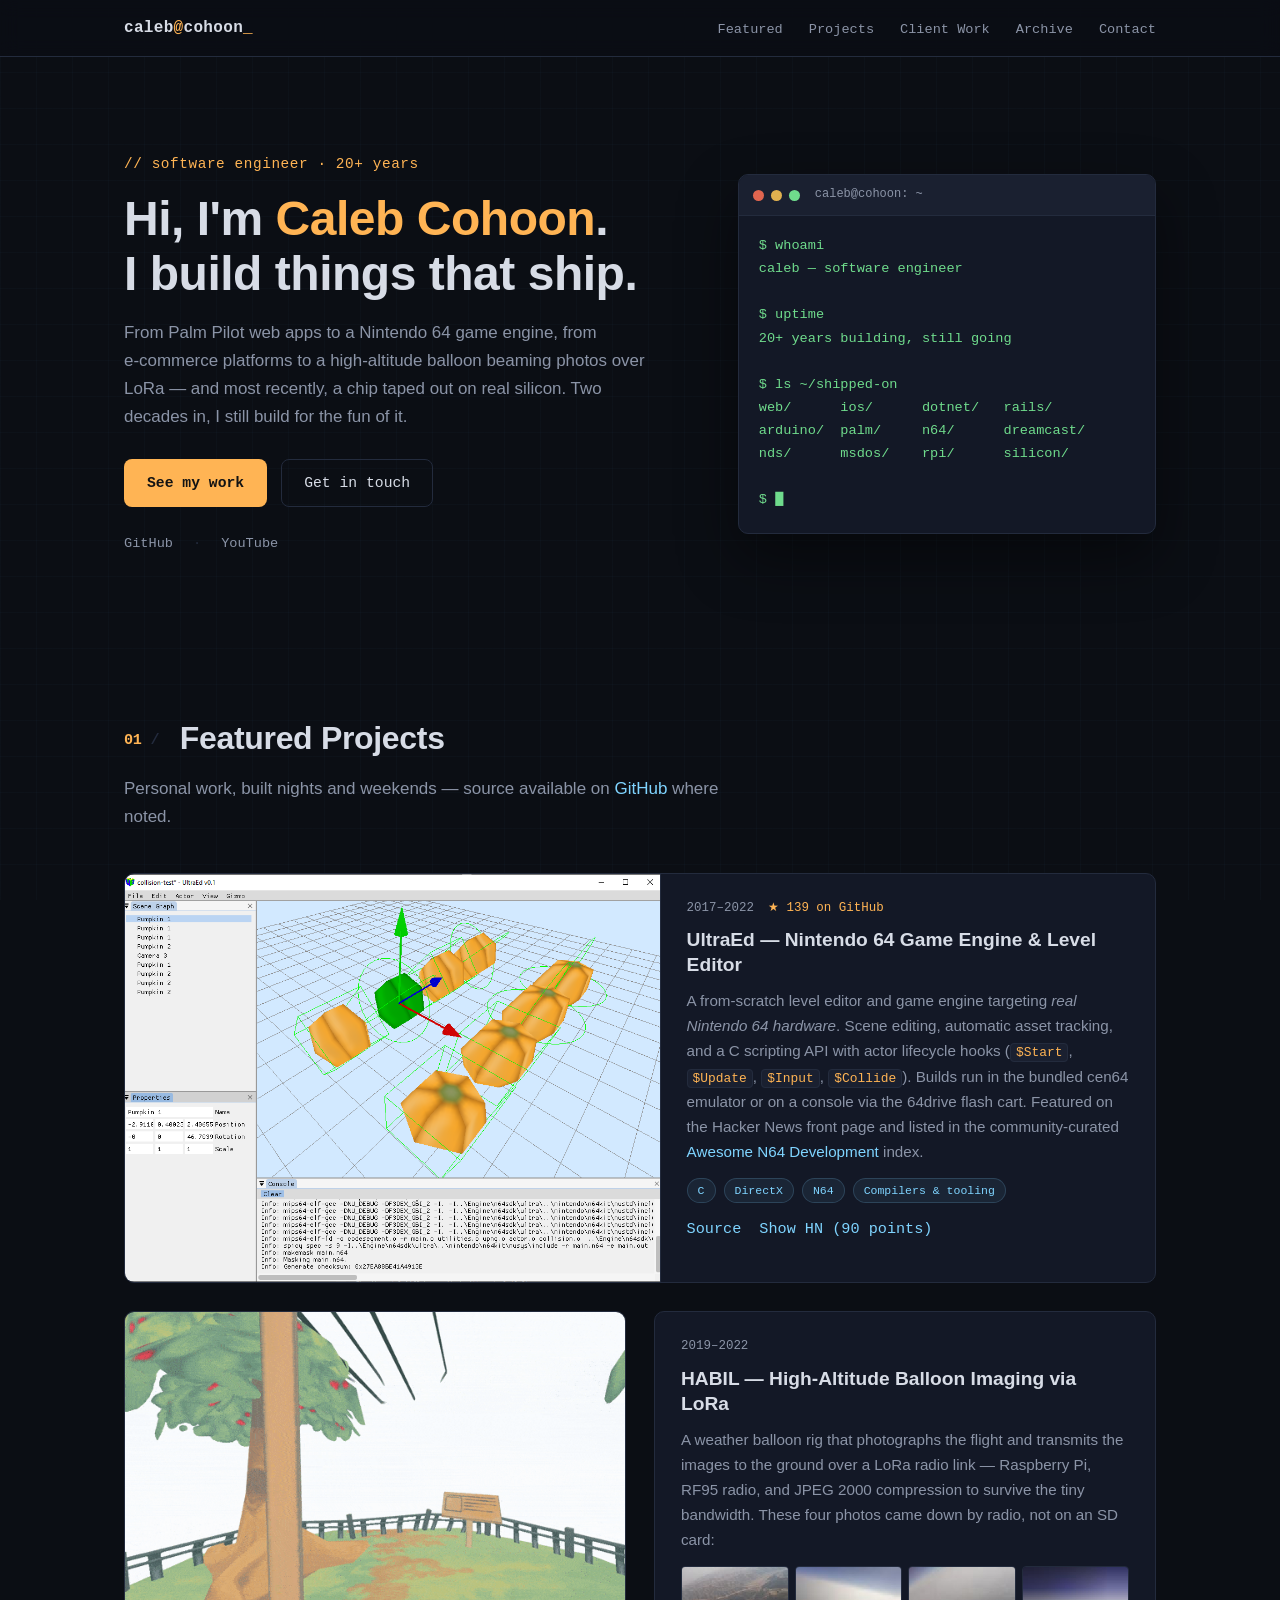
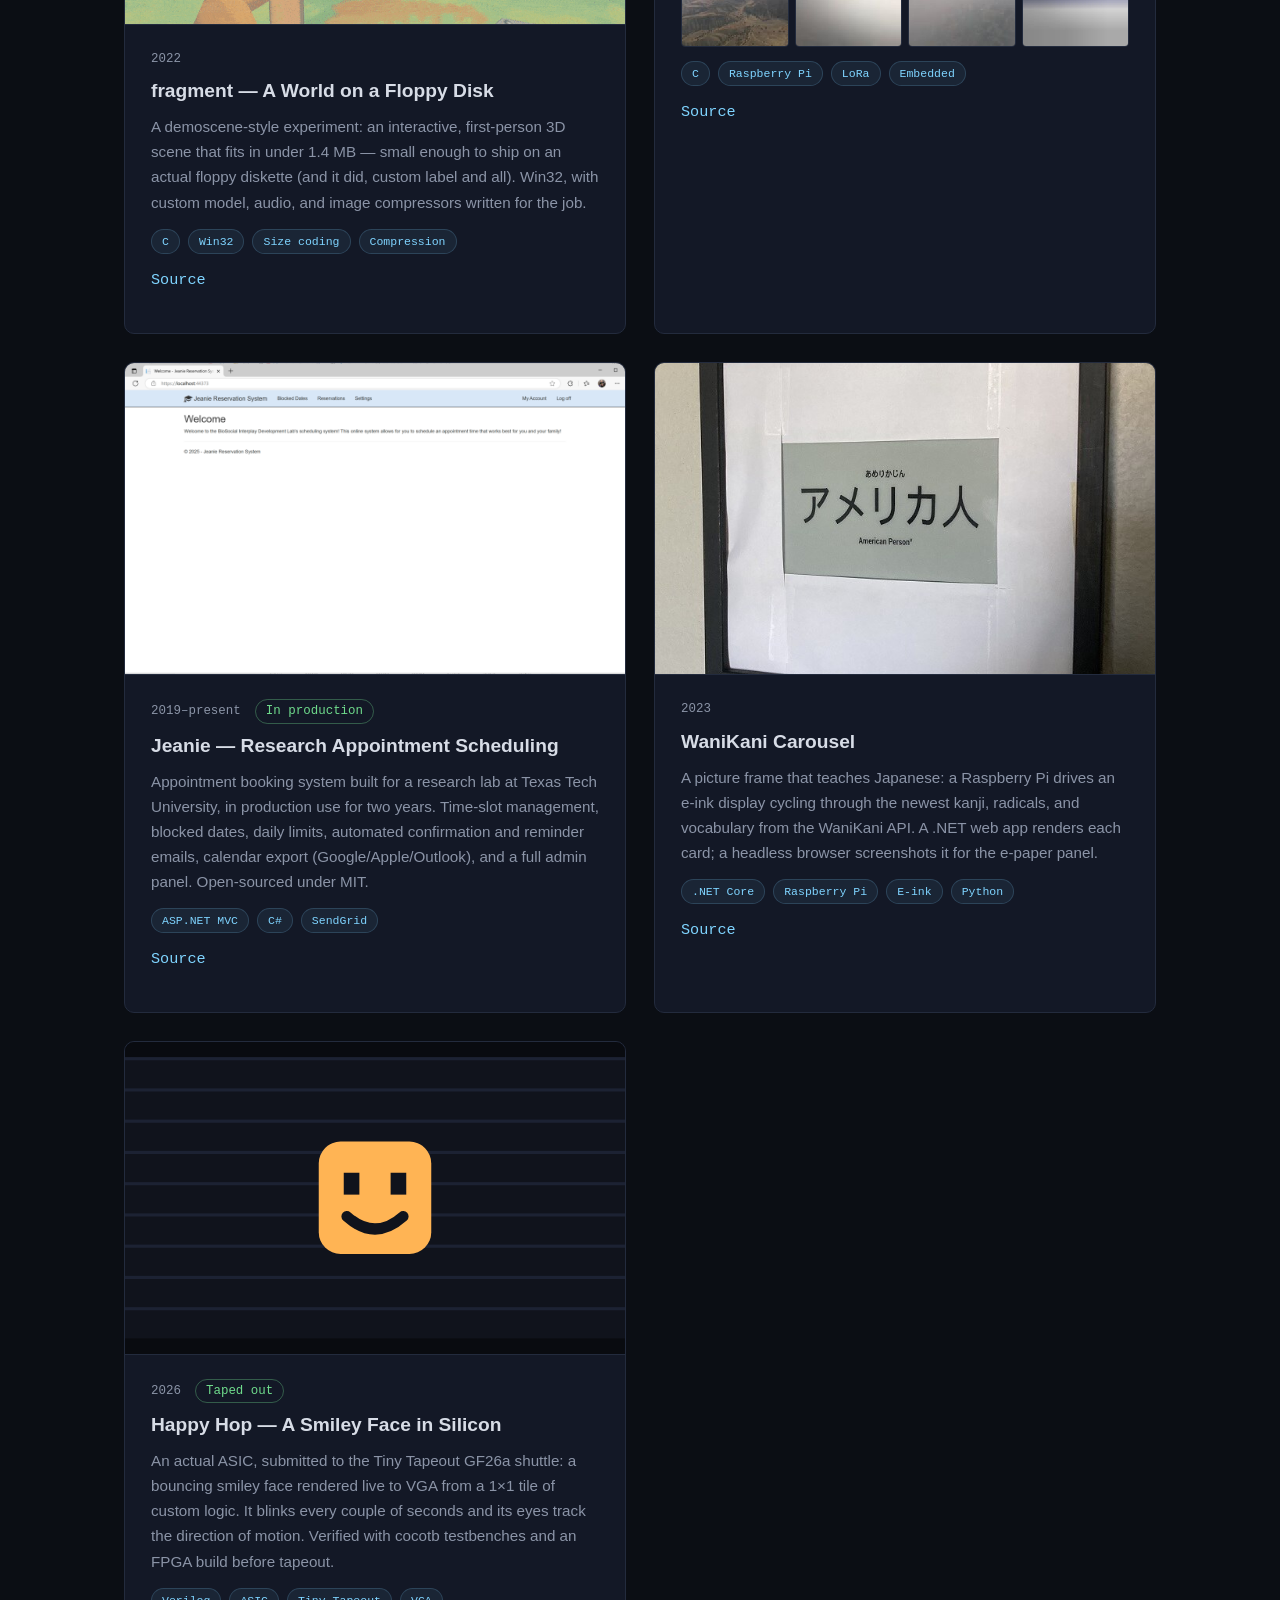
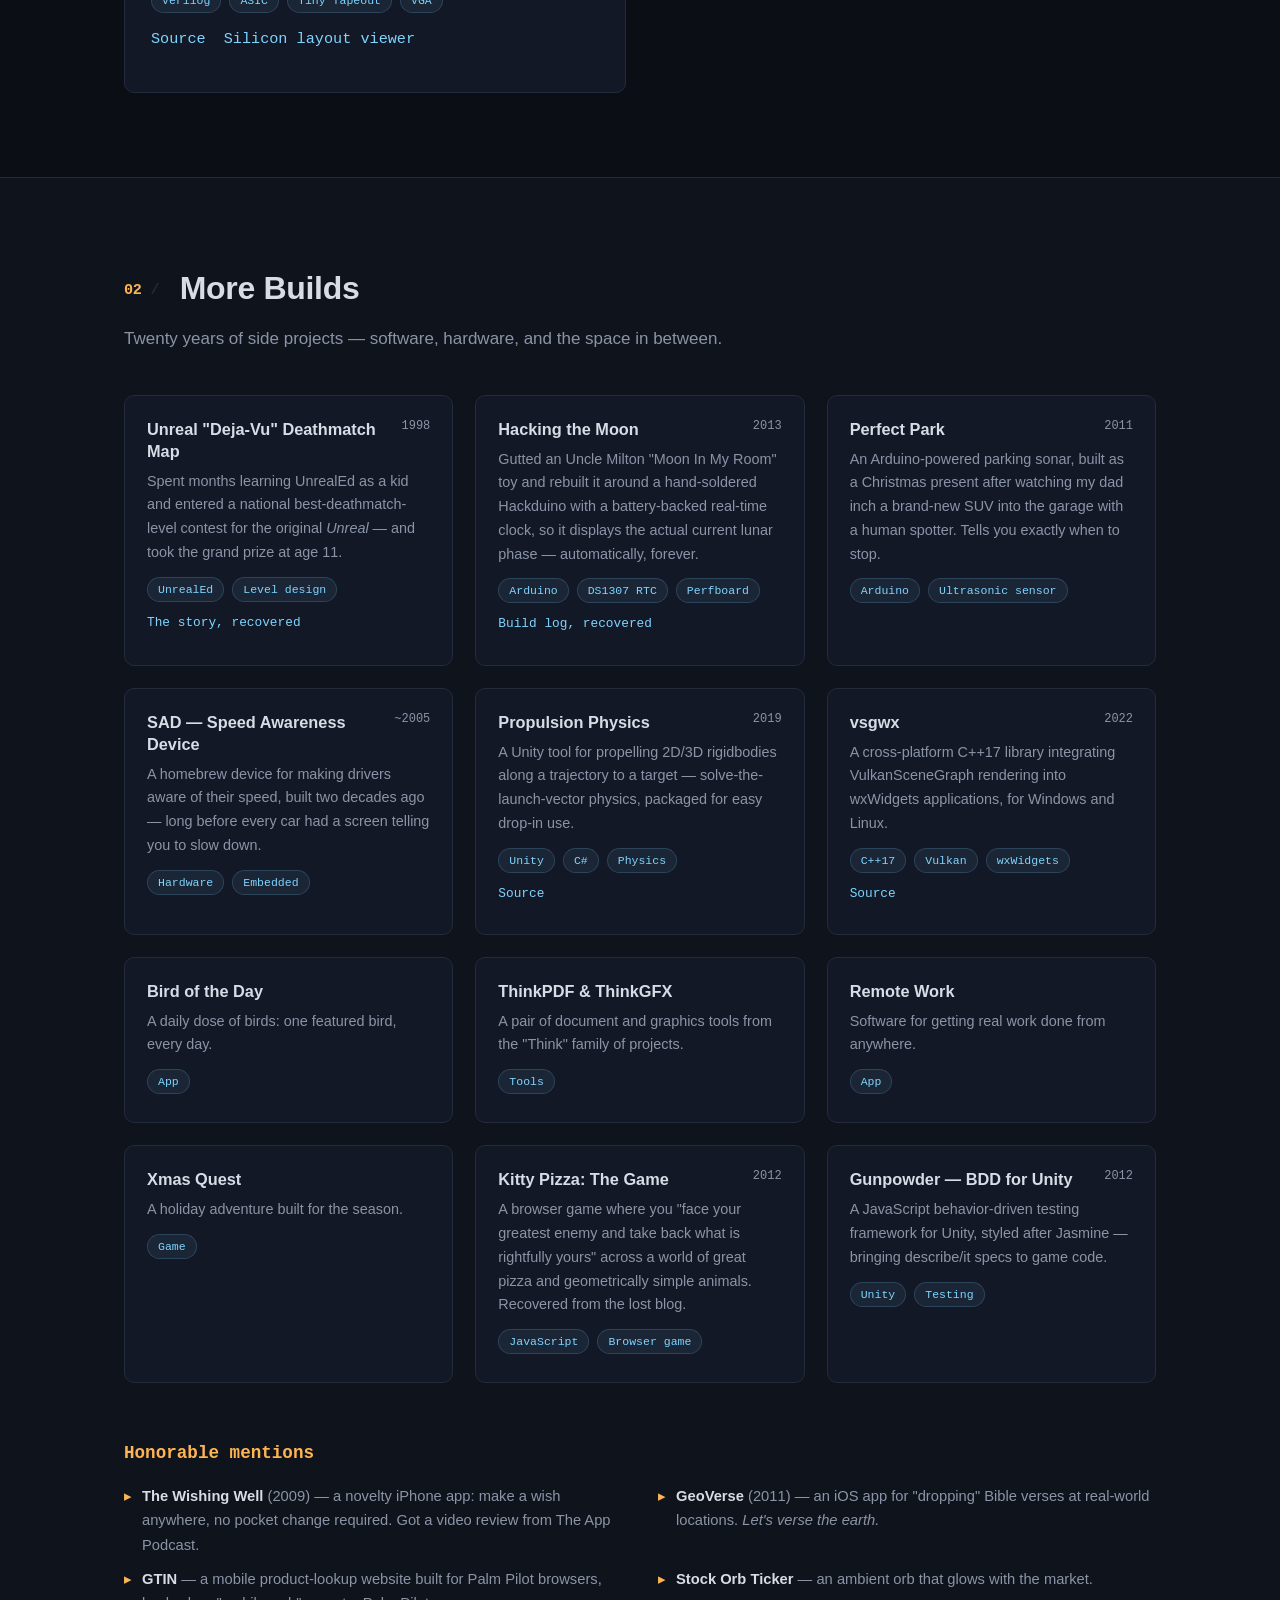
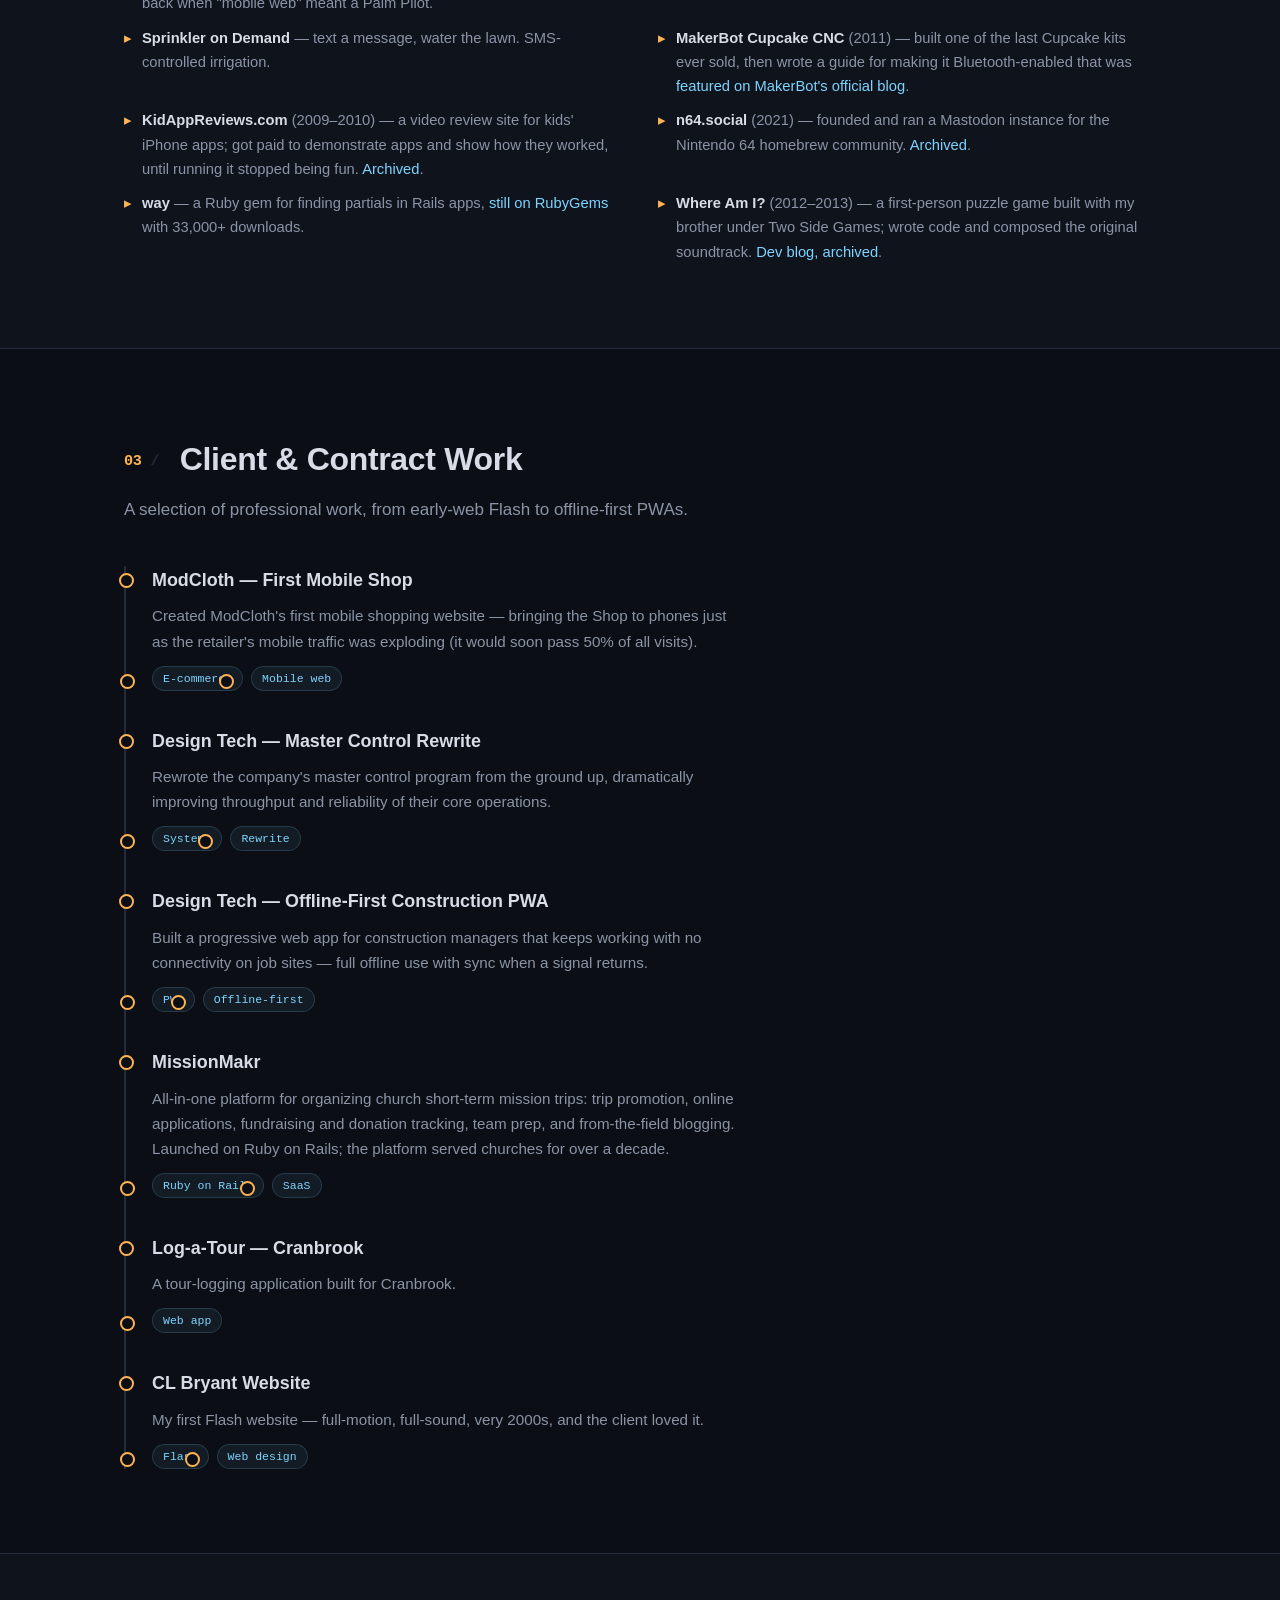
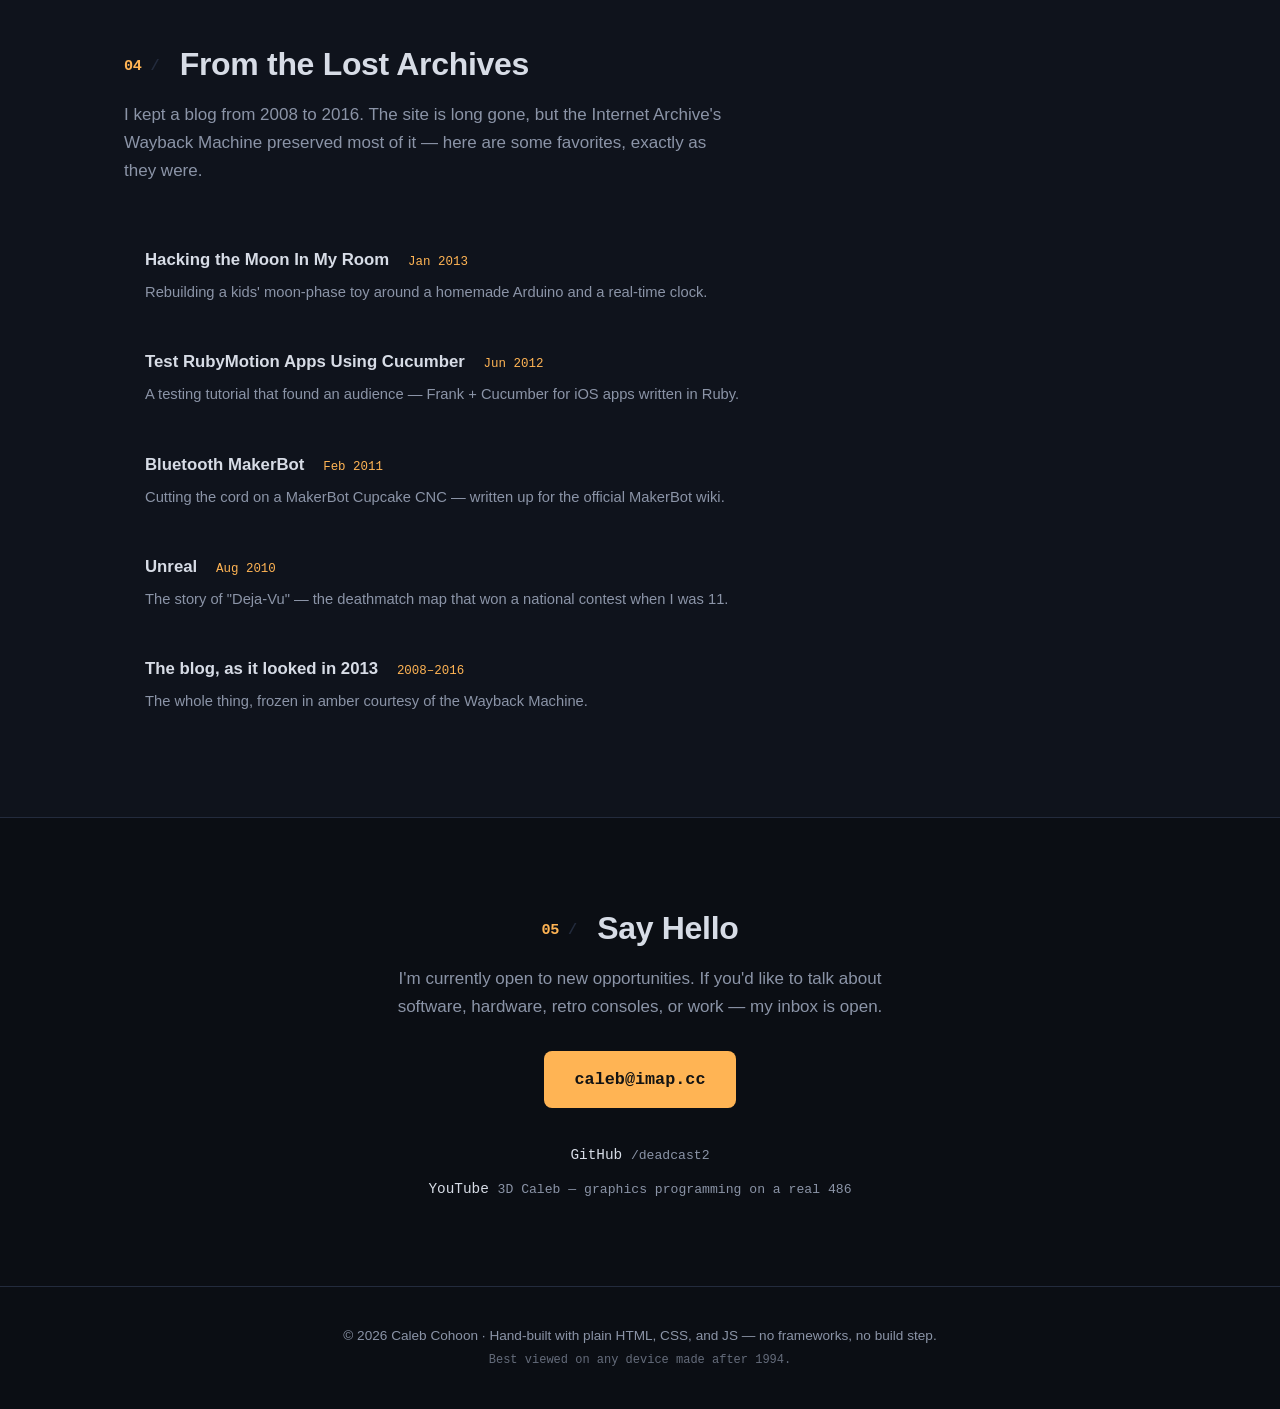
==== commit 2f3793c4: "Add deep-research discoveries to honorable mentions KidAppReviews (paid video app reviews, confirmed" ====
--- a/index.html
+++ b/index.html
@@ -110,7 +110,8 @@
                 hardware</em>. Scene editing, automatic asset tracking, and a C scripting API with
                 actor lifecycle hooks (<code>$Start</code>, <code>$Update</code>, <code>$Input</code>,
                 <code>$Collide</code>). Builds run in the bundled cen64 emulator or on a console via
-                the 64drive flash cart. Featured on the Hacker News front page.</p>
+                the 64drive flash cart. Featured on the Hacker News front page and listed in the
+                community-curated <a href="https://n64.dev/">Awesome N64 Development</a> index.</p>
               <ul class="tags"><li>C</li><li>DirectX</li><li>N64</li><li>Compilers &amp; tooling</li></ul>
               <p class="card-links">
                 <a href="https://github.com/deadcast2/UltraEd">Source</a>
@@ -337,7 +338,11 @@
           <li><strong>GTIN</strong> — a mobile product-lookup website built for Palm Pilot browsers, back when "mobile web" meant a Palm Pilot.</li>
           <li><strong>Stock Orb Ticker</strong> — an ambient orb that glows with the market.</li>
           <li><strong>Sprinkler on Demand</strong> — text a message, water the lawn. SMS-controlled irrigation.</li>
-          <li><strong>MakerBot Cupcake CNC</strong> (2011) — built one of the last Cupcake kits ever sold, then wrote the official MakerBot wiki guide for making it Bluetooth-enabled.</li>
+          <li><strong>MakerBot Cupcake CNC</strong> (2011) — built one of the last Cupcake kits ever sold, then wrote a guide for making it Bluetooth-enabled that was <a href="https://web.archive.org/web/20230528085626/https://www.makerbot.com/stories/engineering/caleb-cohoons-bluetooth-cupcake-tutorial/">featured on MakerBot's official blog</a>.</li>
+          <li><strong>KidAppReviews.com</strong> (2009–2010) — a video review site for kids' iPhone apps; got paid to demonstrate apps and show how they worked, until running it stopped being fun. <a href="https://web.archive.org/web/20100317104255/http://kidappreviews.com/">Archived</a>.</li>
+          <li><strong>n64.social</strong> (2021) — founded and ran a Mastodon instance for the Nintendo 64 homebrew community. <a href="https://web.archive.org/web/20210114142055/https://n64.social/@deadcast">Archived</a>.</li>
+          <li><strong>way</strong> — a Ruby gem for finding partials in Rails apps, <a href="https://rubygems.org/gems/way">still on RubyGems</a> with 33,000+ downloads.</li>
+          <li><strong>Where Am I?</strong> (2012–2013) — a first-person puzzle game built with my brother under Two Side Games; wrote code and composed the original soundtrack. <a href="https://web.archive.org/web/20130830123216/http://blog.twosidegames.com">Dev blog, archived</a>.</li>
         </ul>
       </div>
     </section>
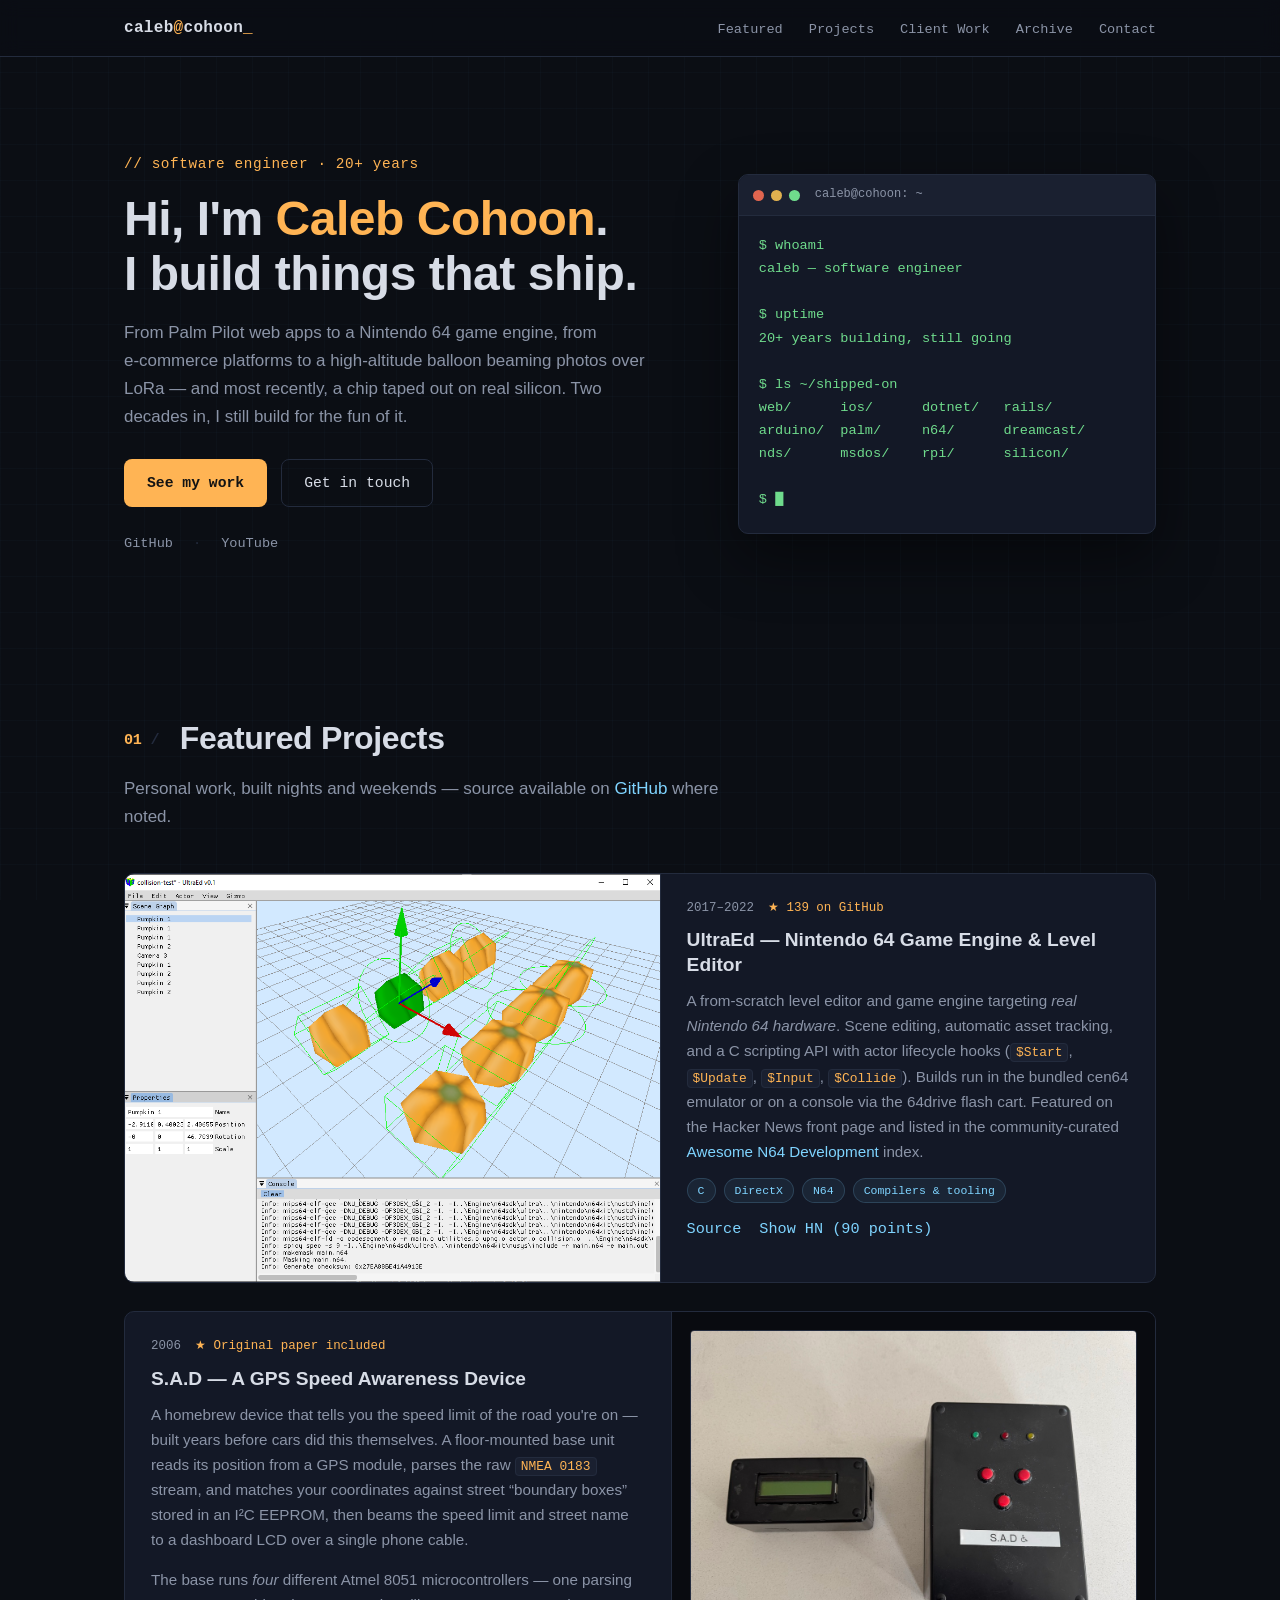
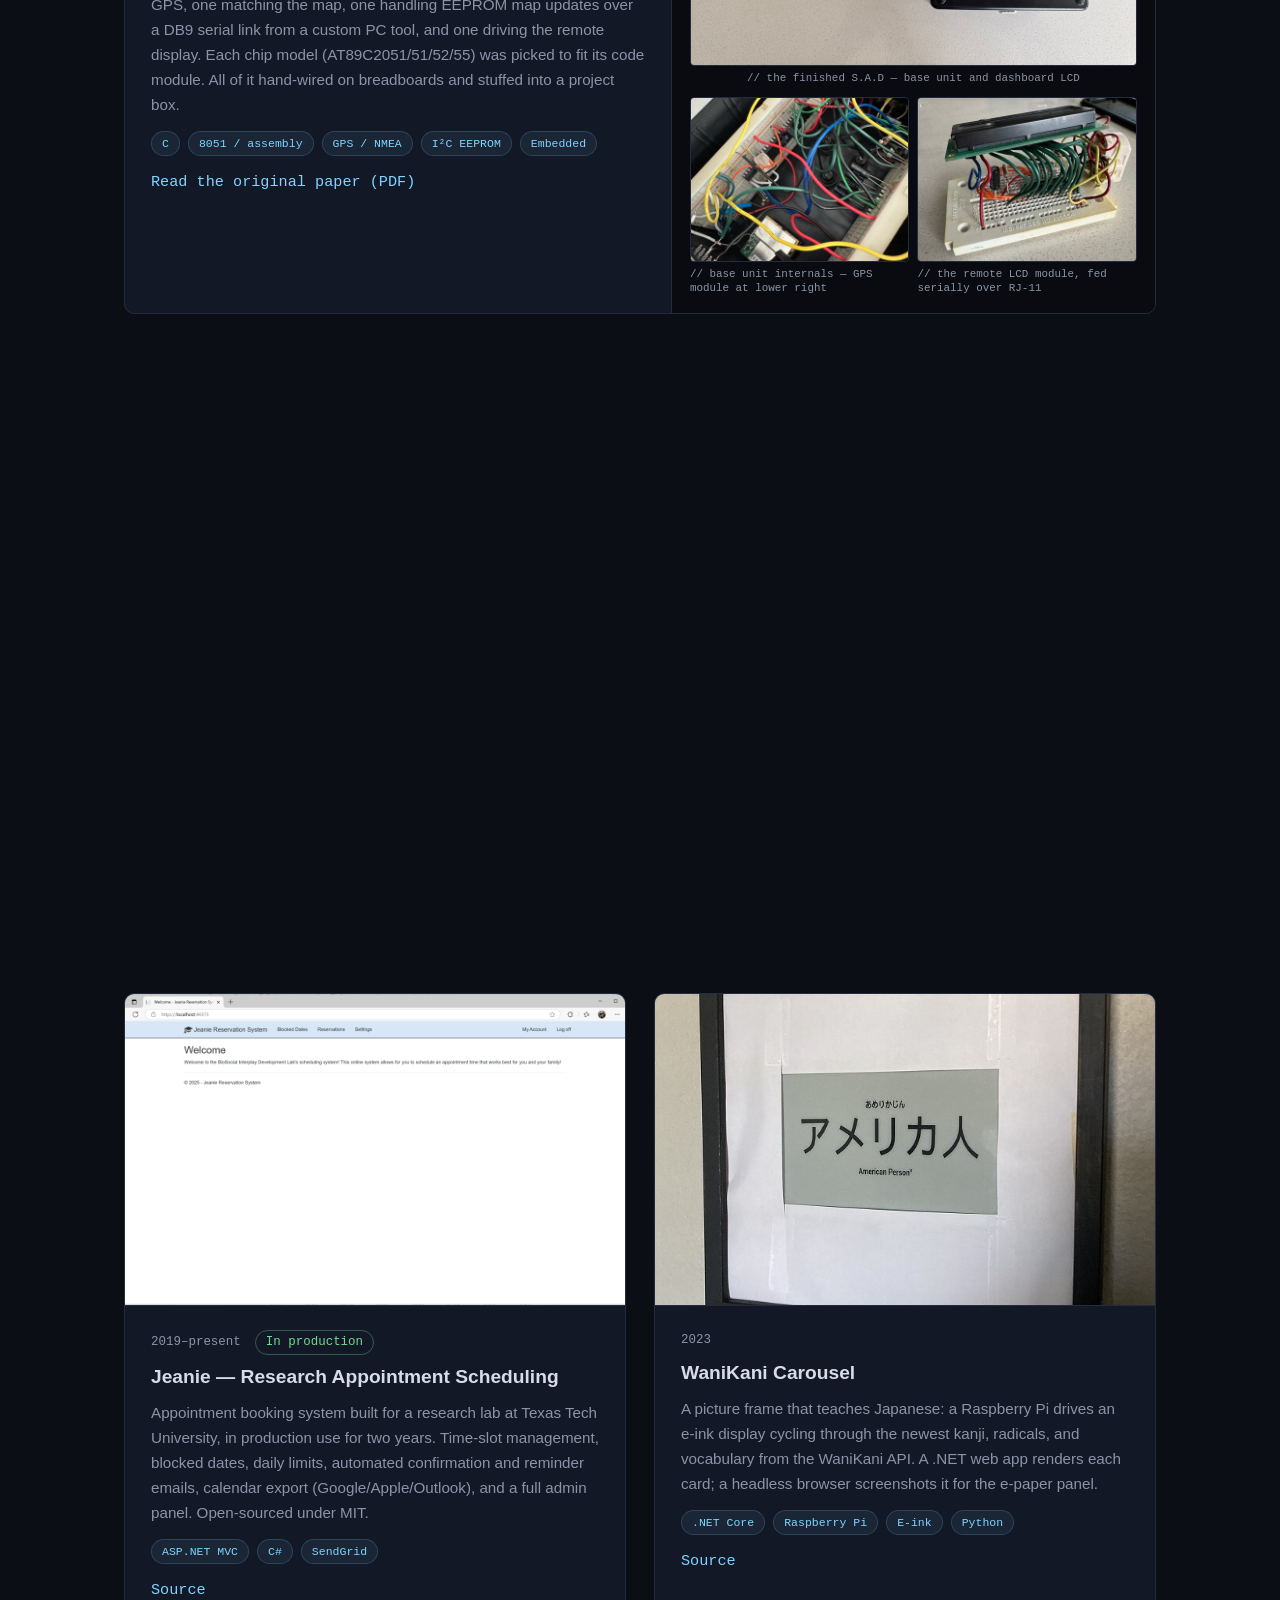
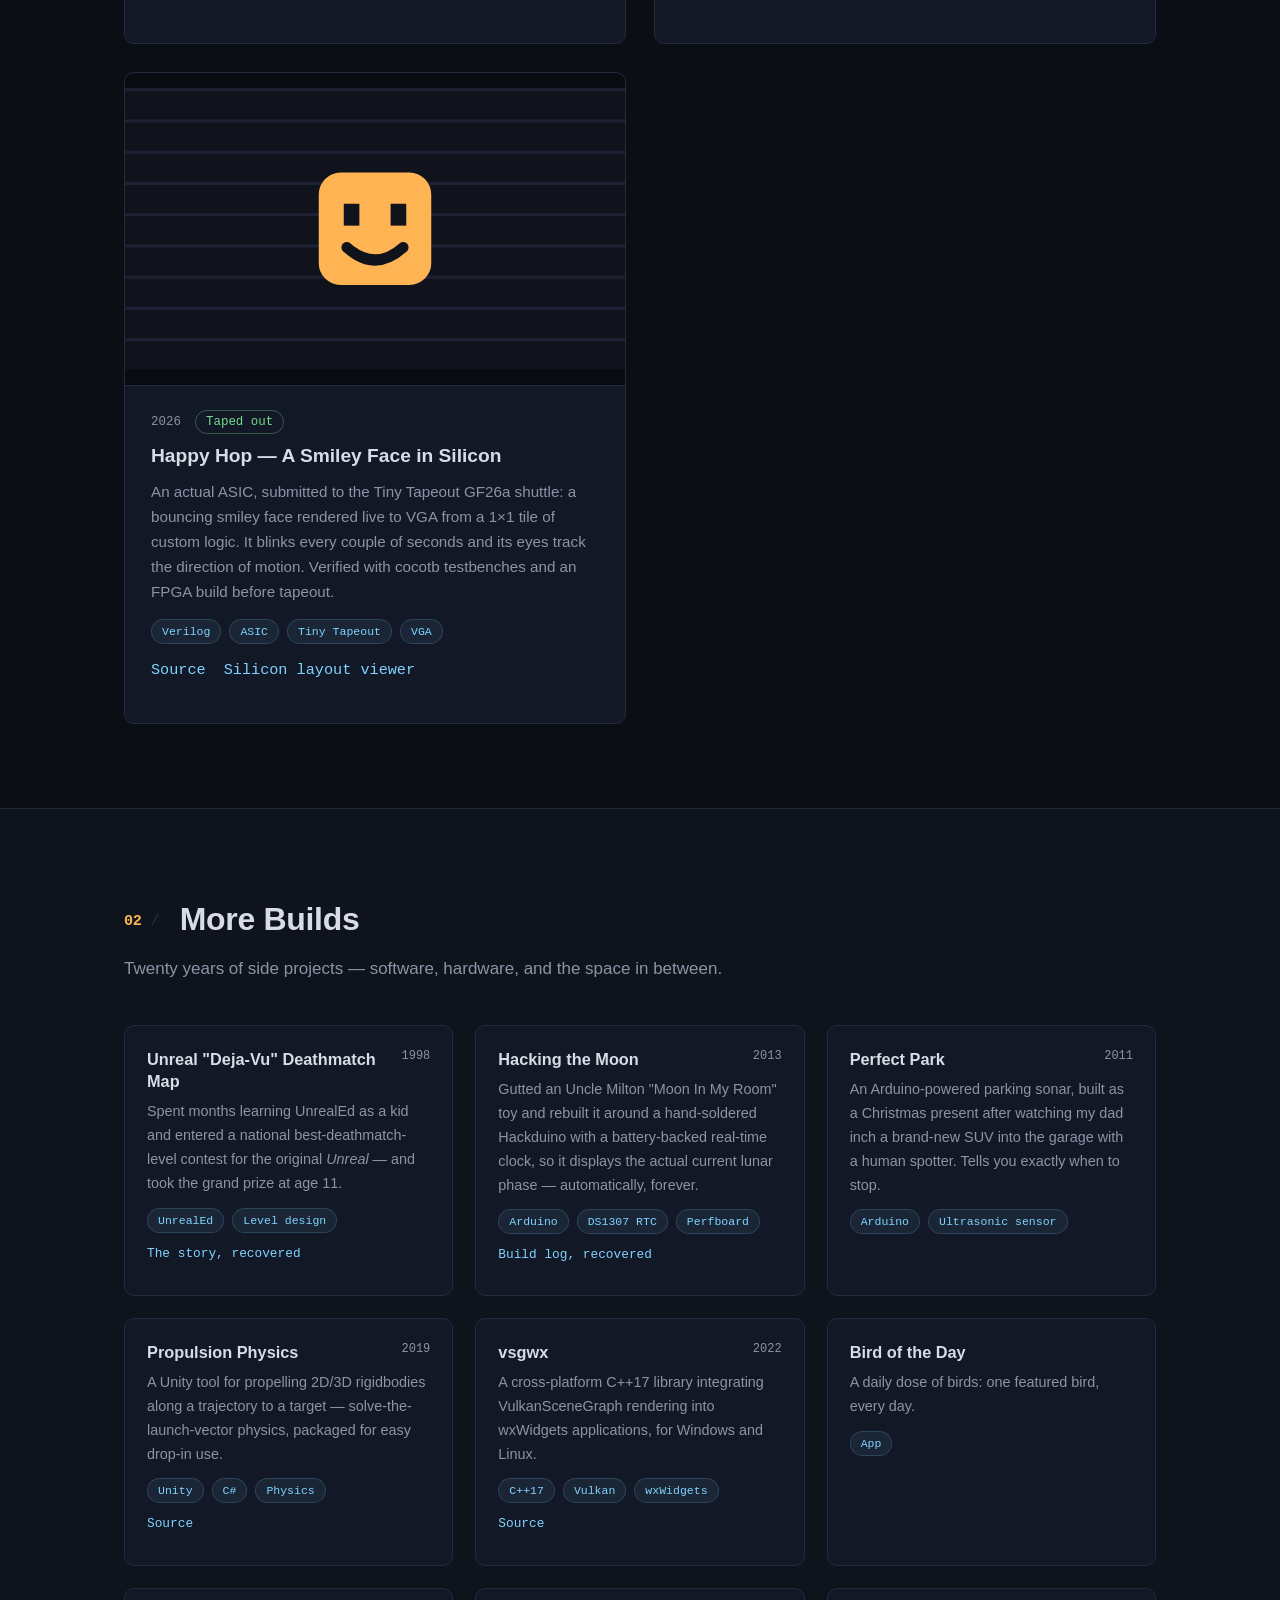
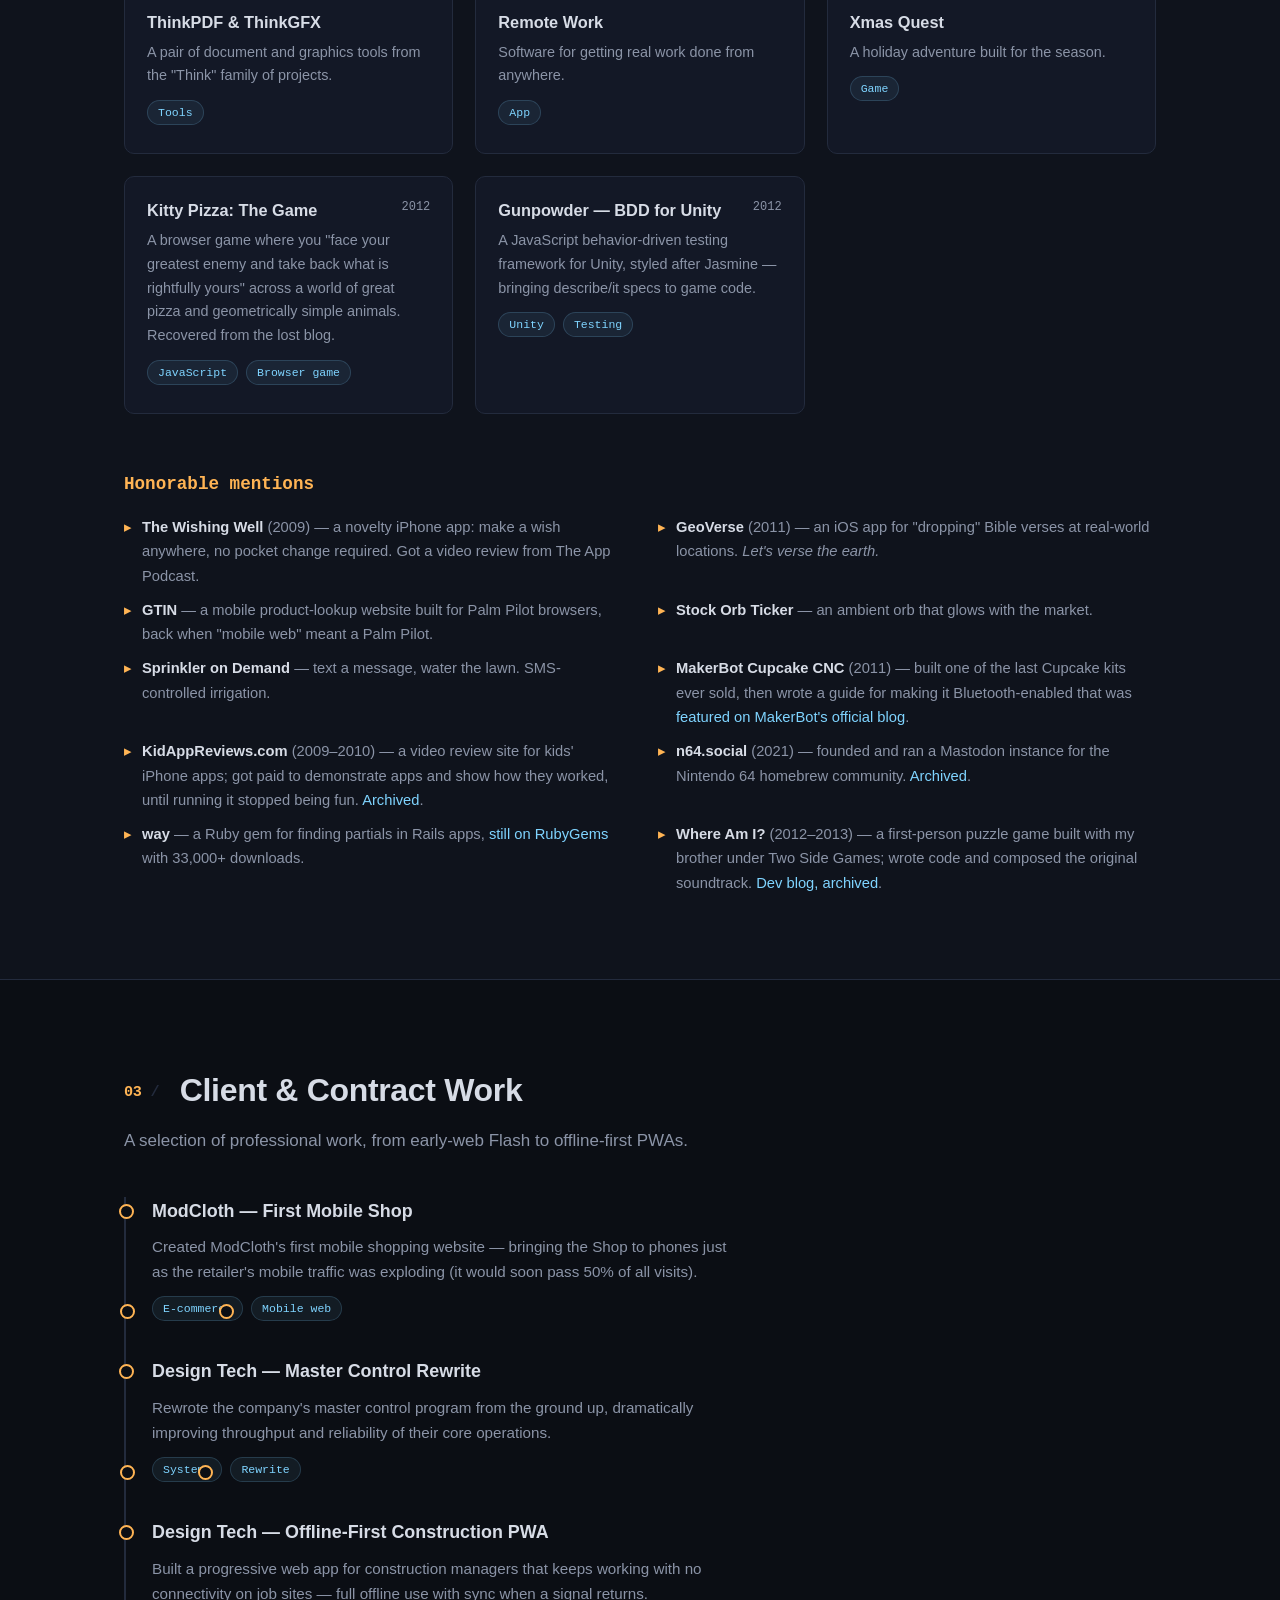
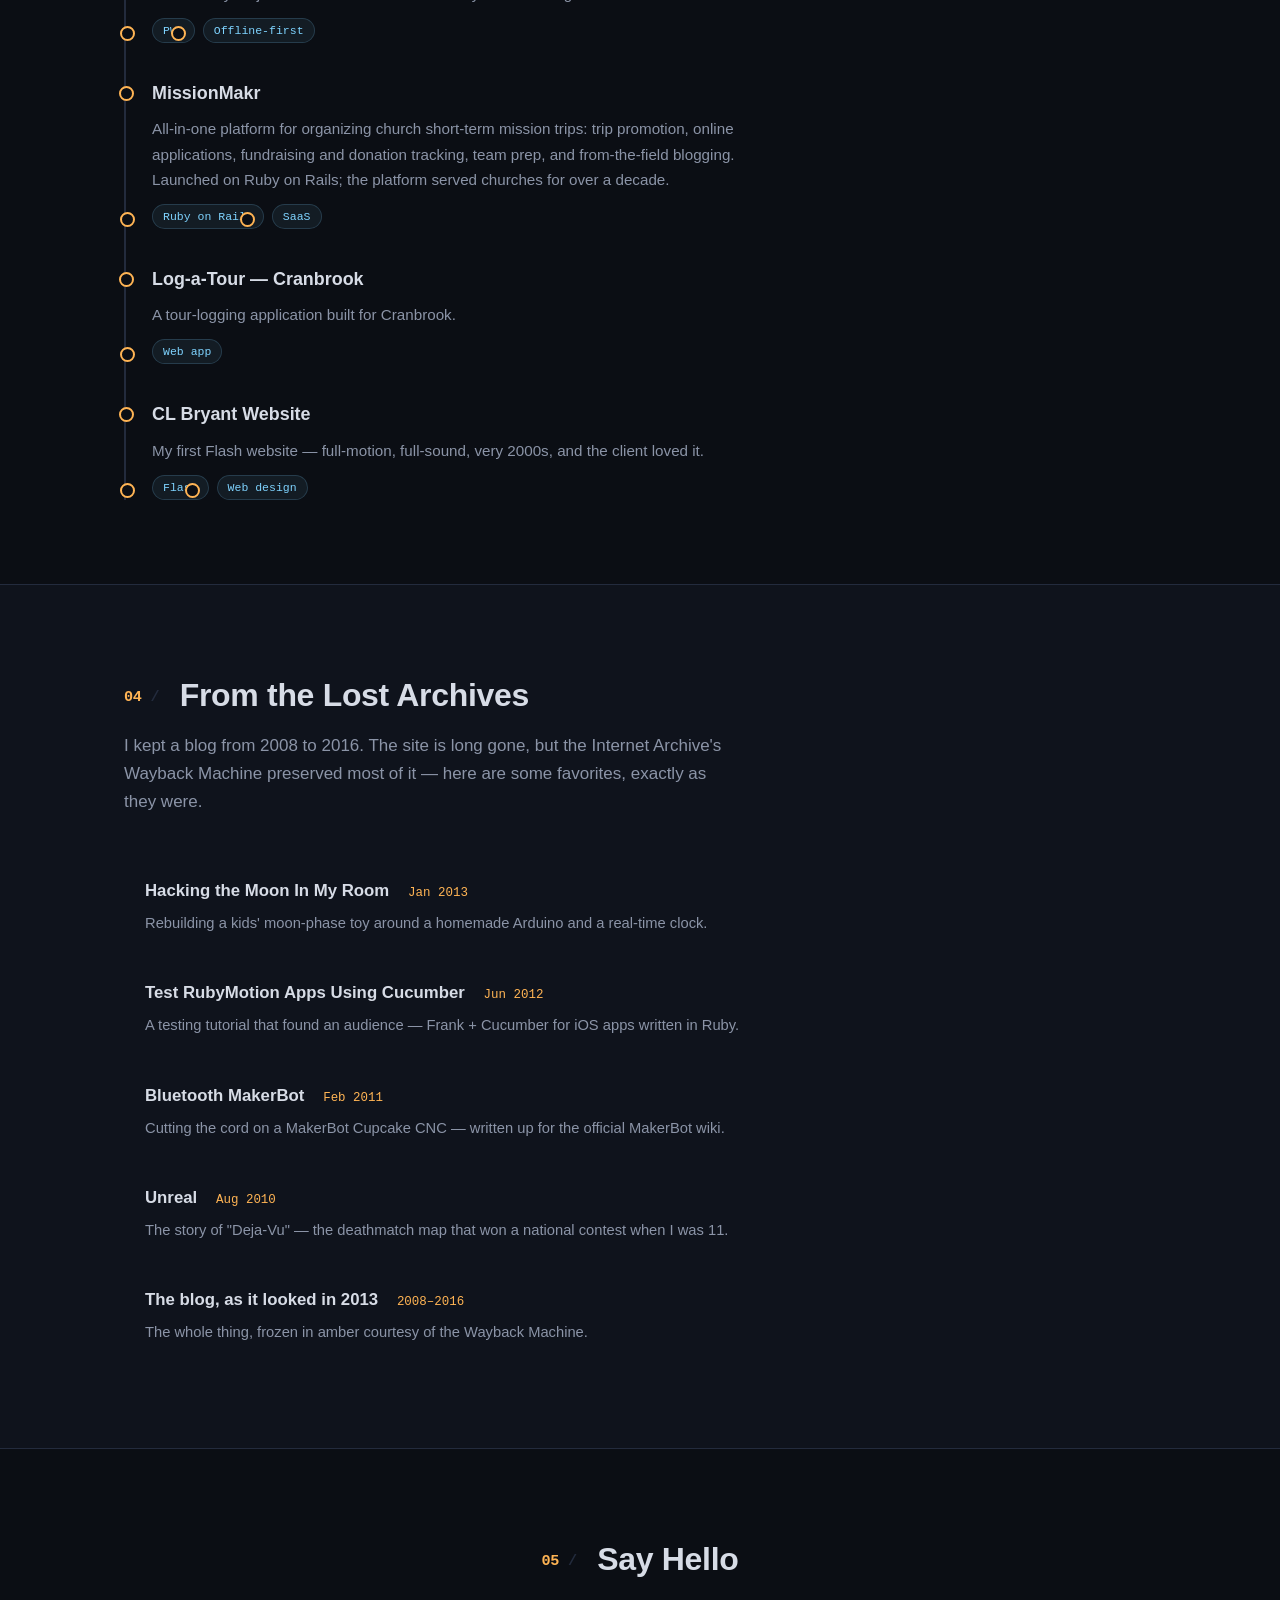
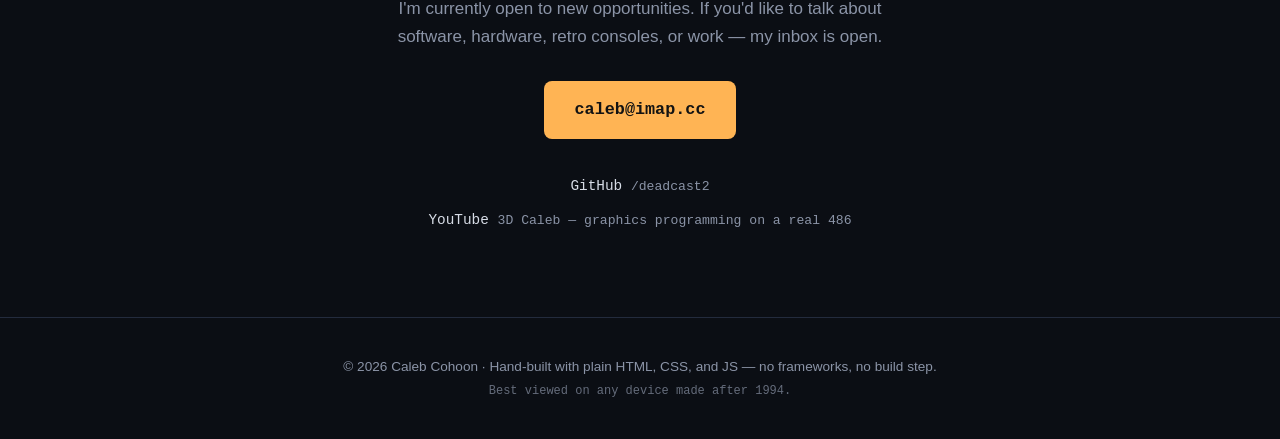
==== commit 813d3a12: "Feature the SAD speed-awareness device with photos and paper Promote the SAD (Speed Awareness Device" ====
--- a/index.html
+++ b/index.html
@@ -120,6 +120,42 @@
             </div>
           </article>
 
+          <article class="card card-wide reveal">
+            <div class="card-body">
+              <div class="card-meta"><span class="years">2006</span><span class="stars">★ Original paper included</span></div>
+              <h3>S.A.D — A GPS Speed Awareness Device</h3>
+              <p>A homebrew device that tells you the speed limit of the road you're on — built years before
+                cars did this themselves. A floor-mounted base unit reads its position from a GPS module,
+                parses the raw <code>NMEA&nbsp;0183</code> stream, and matches your coordinates against
+                street &ldquo;boundary boxes&rdquo; stored in an I&sup2;C EEPROM, then beams the speed limit and
+                street name to a dashboard LCD over a single phone cable.</p>
+              <p>The base runs <em>four</em> different Atmel 8051 microcontrollers — one parsing GPS, one
+                matching the map, one handling EEPROM map updates over a DB9 serial link from a custom PC
+                tool, and one driving the remote display. Each chip model (AT89C2051/51/52/55) was picked to
+                fit its code module. All of it hand-wired on breadboards and stuffed into a project box.</p>
+              <ul class="tags"><li>C</li><li>8051 / assembly</li><li>GPS / NMEA</li><li>I²C EEPROM</li><li>Embedded</li></ul>
+              <p class="card-links">
+                <a href="assets/sad-semester-project.pdf">Read the original paper (PDF)</a>
+              </p>
+            </div>
+            <div class="sad-photos">
+              <figure class="sad-photo-main">
+                <img src="assets/img/sad-device.jpg" alt="The finished S.A.D — a black project-box base unit with status LEDs and three red buttons, above a separate dashboard LCD module" loading="lazy">
+                <figcaption>// the finished S.A.D — base unit and dashboard LCD</figcaption>
+              </figure>
+              <div class="sad-strip">
+                <figure>
+                  <img src="assets/img/sad-internals.jpg" alt="Inside the base unit — a dense rat's nest of colored jumper wires across breadboards, with the silver GPS module at lower right" loading="lazy">
+                  <figcaption>// base unit internals — GPS module at lower right</figcaption>
+                </figure>
+                <figure>
+                  <img src="assets/img/sad-lcd.jpg" alt="The dashboard LCD module: a character LCD soldered to a small board, wired across a breadboard, base unit behind it" loading="lazy">
+                  <figcaption>// the remote LCD module, fed serially over RJ-11</figcaption>
+                </figure>
+              </div>
+            </div>
+          </article>
+
           <article class="card reveal">
             <div class="card-media">
               <img src="assets/img/fragment-demo.gif" alt="Animated first-person scene from fragment, a 1.4 MB interactive demo" loading="lazy">
@@ -263,14 +299,6 @@
           </article>
 
           <article class="mini reveal">
-            <h3>SAD — Speed Awareness Device <span class="mini-year">~2005</span></h3>
-            <!-- TODO(caleb): add a sentence or two about how SAD worked — no public record survives. -->
-            <p>A homebrew device for making drivers aware of their speed, built two decades ago —
-              long before every car had a screen telling you to slow down.</p>
-            <ul class="tags"><li>Hardware</li><li>Embedded</li></ul>
-          </article>
-
-          <article class="mini reveal">
             <h3>Propulsion Physics <span class="mini-year">2019</span></h3>
             <p>A Unity tool for propelling 2D/3D rigidbodies along a trajectory to a target —
               solve-the-launch-vector physics, packaged for easy drop-in use.</p>
--- a/css/style.css
+++ b/css/style.css
@@ -404,6 +404,49 @@
   image-rendering: pixelated;
 }
 
+/* SAD photo panel: rotated hero on top, two build shots below */
+.card-wide .sad-photos {
+  flex: 1 1 42%;
+  min-width: 0;
+  border-left: 1px solid var(--border);
+  background: #090b10;
+  padding: 18px;
+  display: flex;
+  flex-direction: column;
+  gap: 12px;
+}
+.sad-photo-main { margin: 0; text-align: center; }
+.sad-photo-main img {
+  max-height: 340px;
+  max-width: 100%;
+  width: auto;
+  object-fit: contain;
+  border-radius: 4px;
+  border: 1px solid var(--border);
+}
+.sad-strip {
+  display: grid;
+  grid-template-columns: repeat(2, 1fr);
+  gap: 8px;
+  margin: 0;
+}
+.sad-photo-main figcaption,
+.sad-strip figcaption {
+  font-family: var(--mono);
+  font-size: 0.68rem;
+  color: var(--text-dim);
+  margin-top: 5px;
+  line-height: 1.3;
+}
+.sad-strip figure { margin: 0; }
+.sad-strip img {
+  width: 100%;
+  aspect-ratio: 4 / 3;
+  object-fit: cover;
+  border-radius: 4px;
+  border: 1px solid var(--border);
+}
+
 /* ============================== mini grid ============================== */
 
 .mini-grid {
@@ -586,6 +629,7 @@
   .featured-grid { grid-template-columns: 1fr; }
   .card-wide { flex-direction: column; }
   .card-wide .card-media { border-right: 0; border-bottom: 1px solid var(--border); aspect-ratio: 16 / 10; }
+  .card-wide .sad-photos { border-left: 0; border-top: 1px solid var(--border); }
   .mini-grid { grid-template-columns: 1fr 1fr; }
 }
 
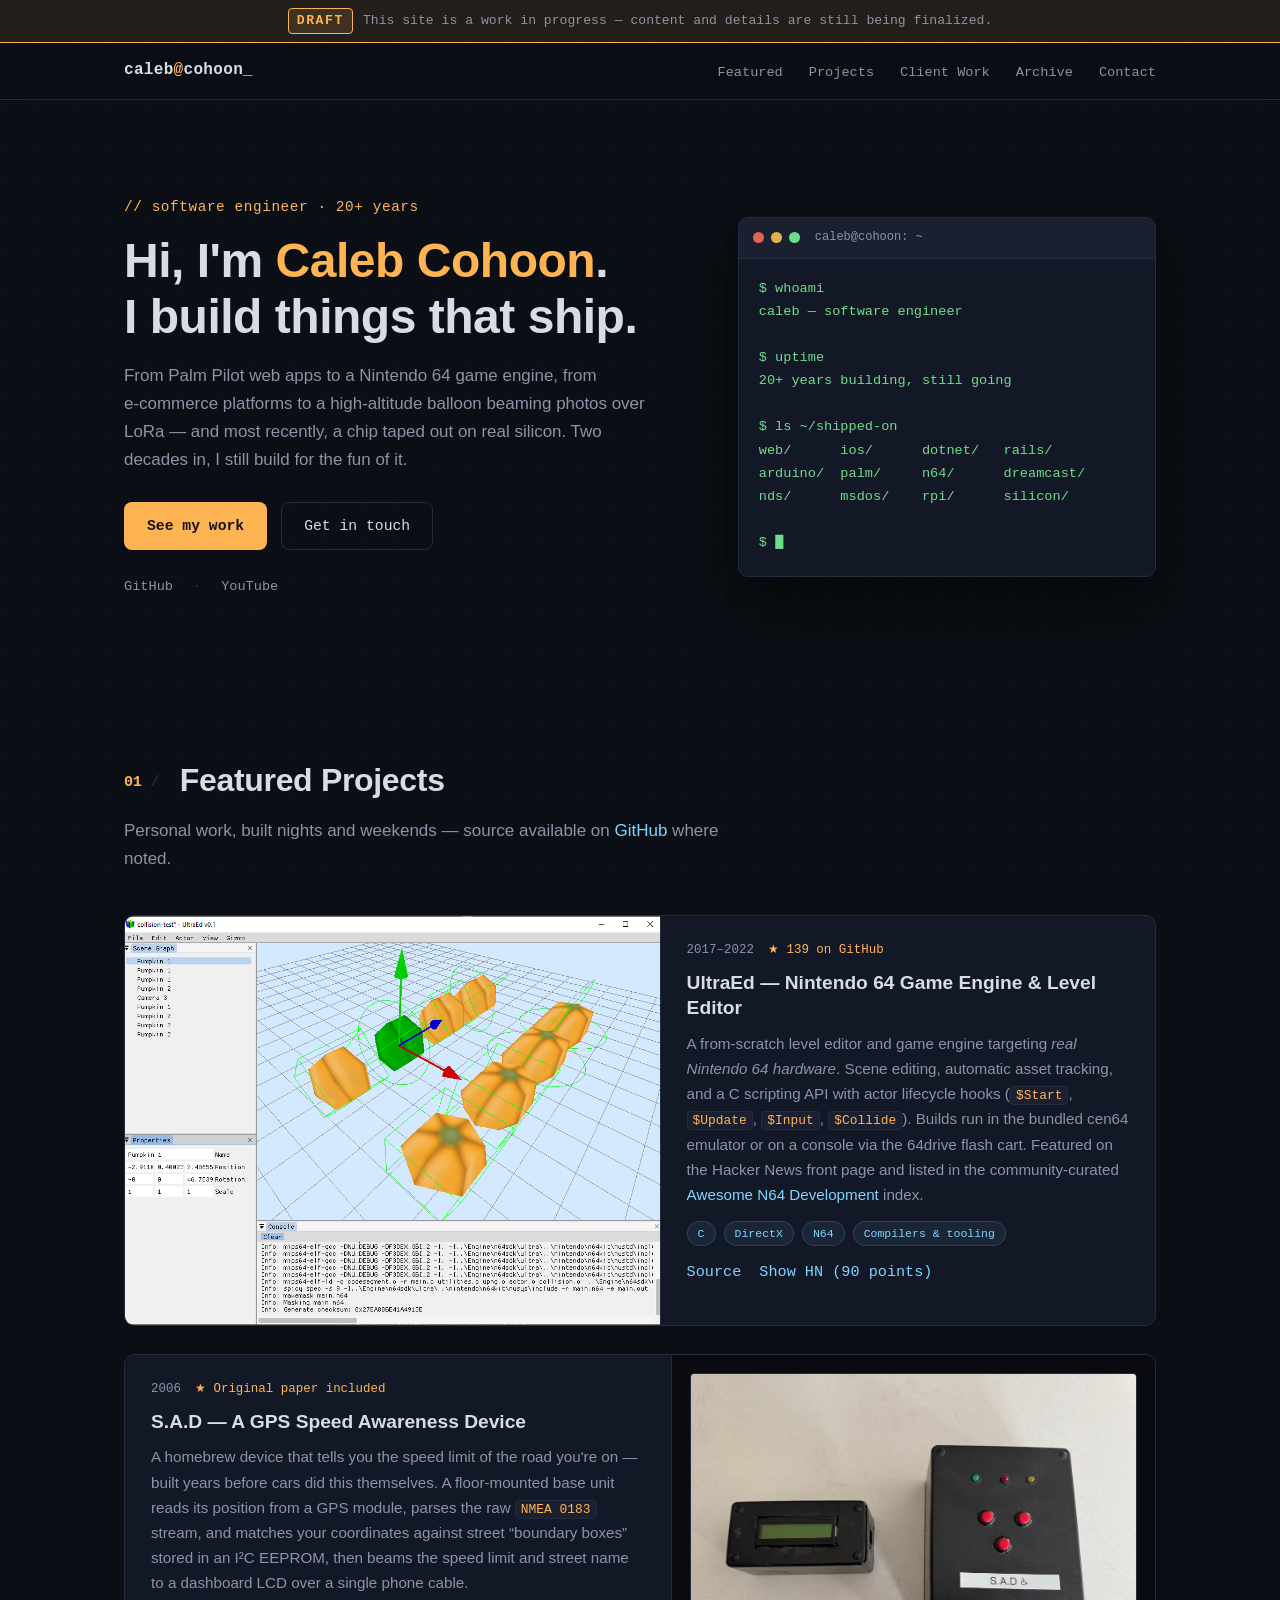
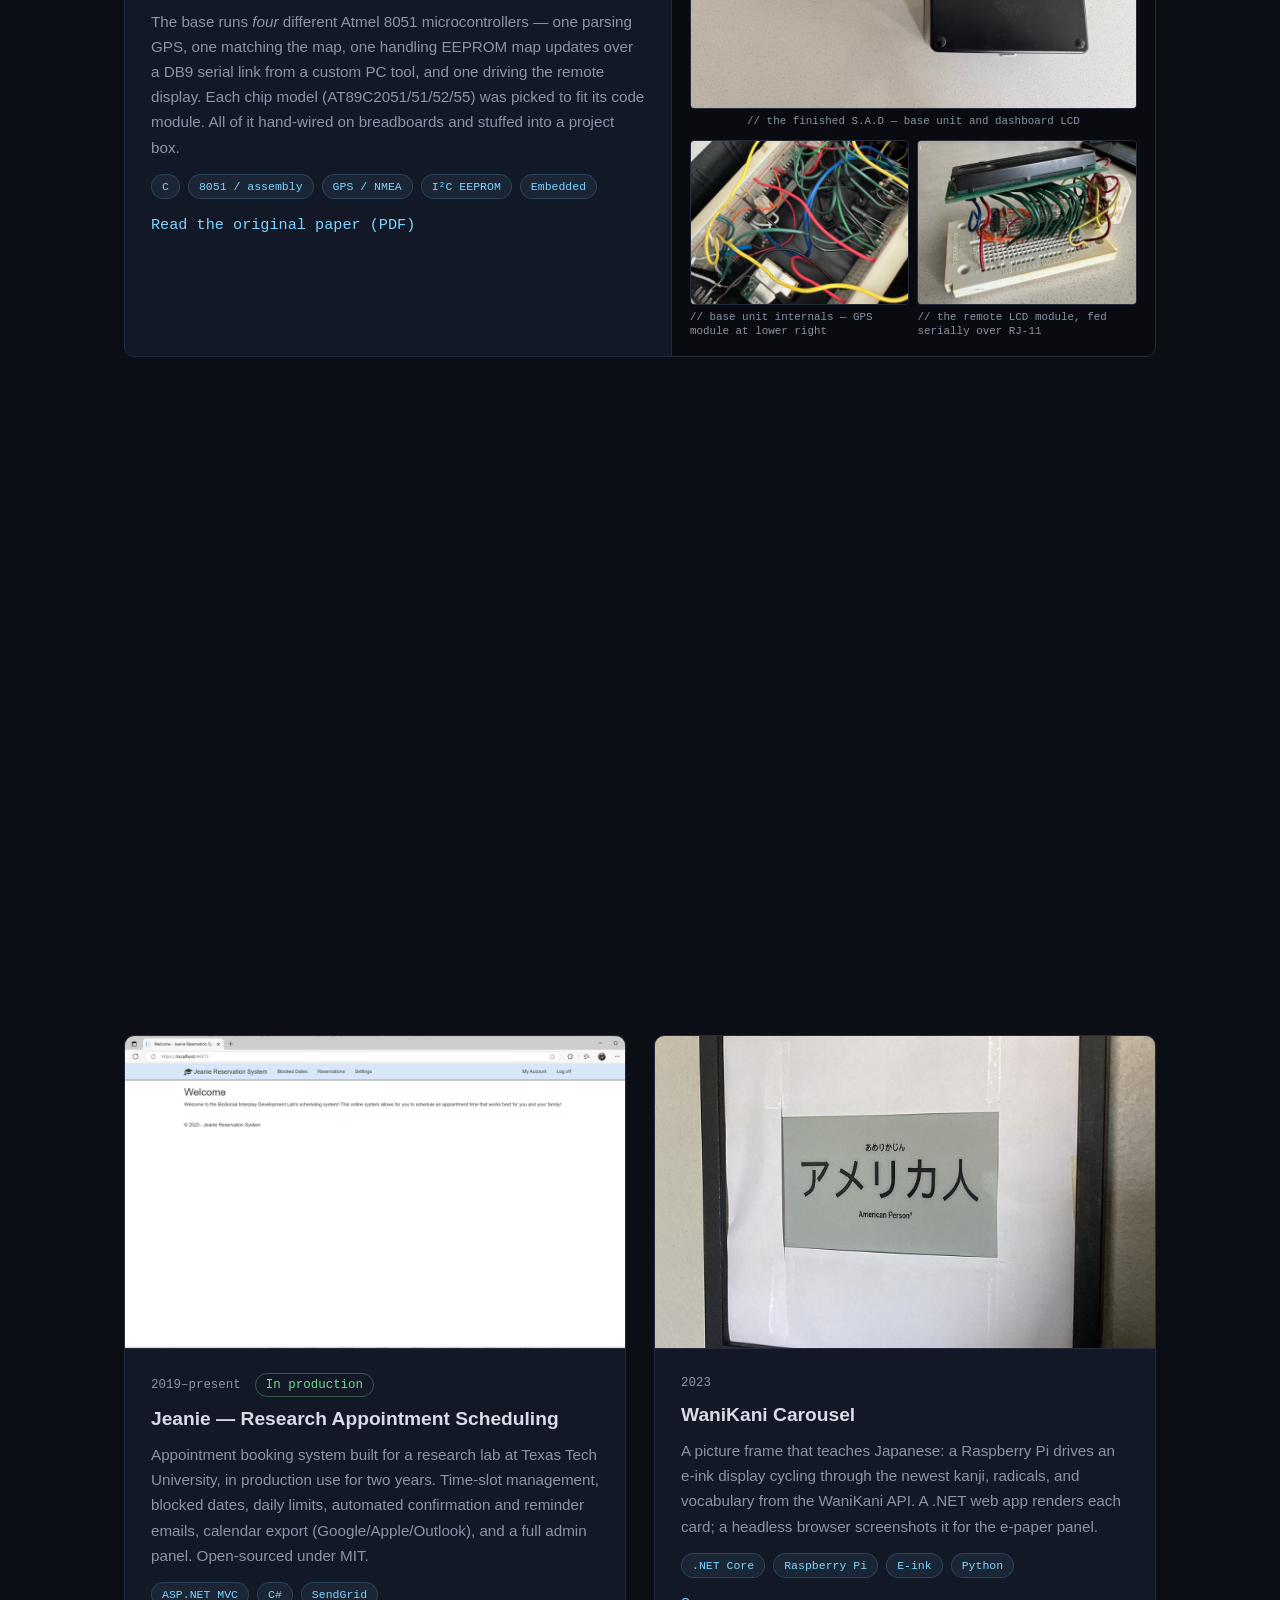
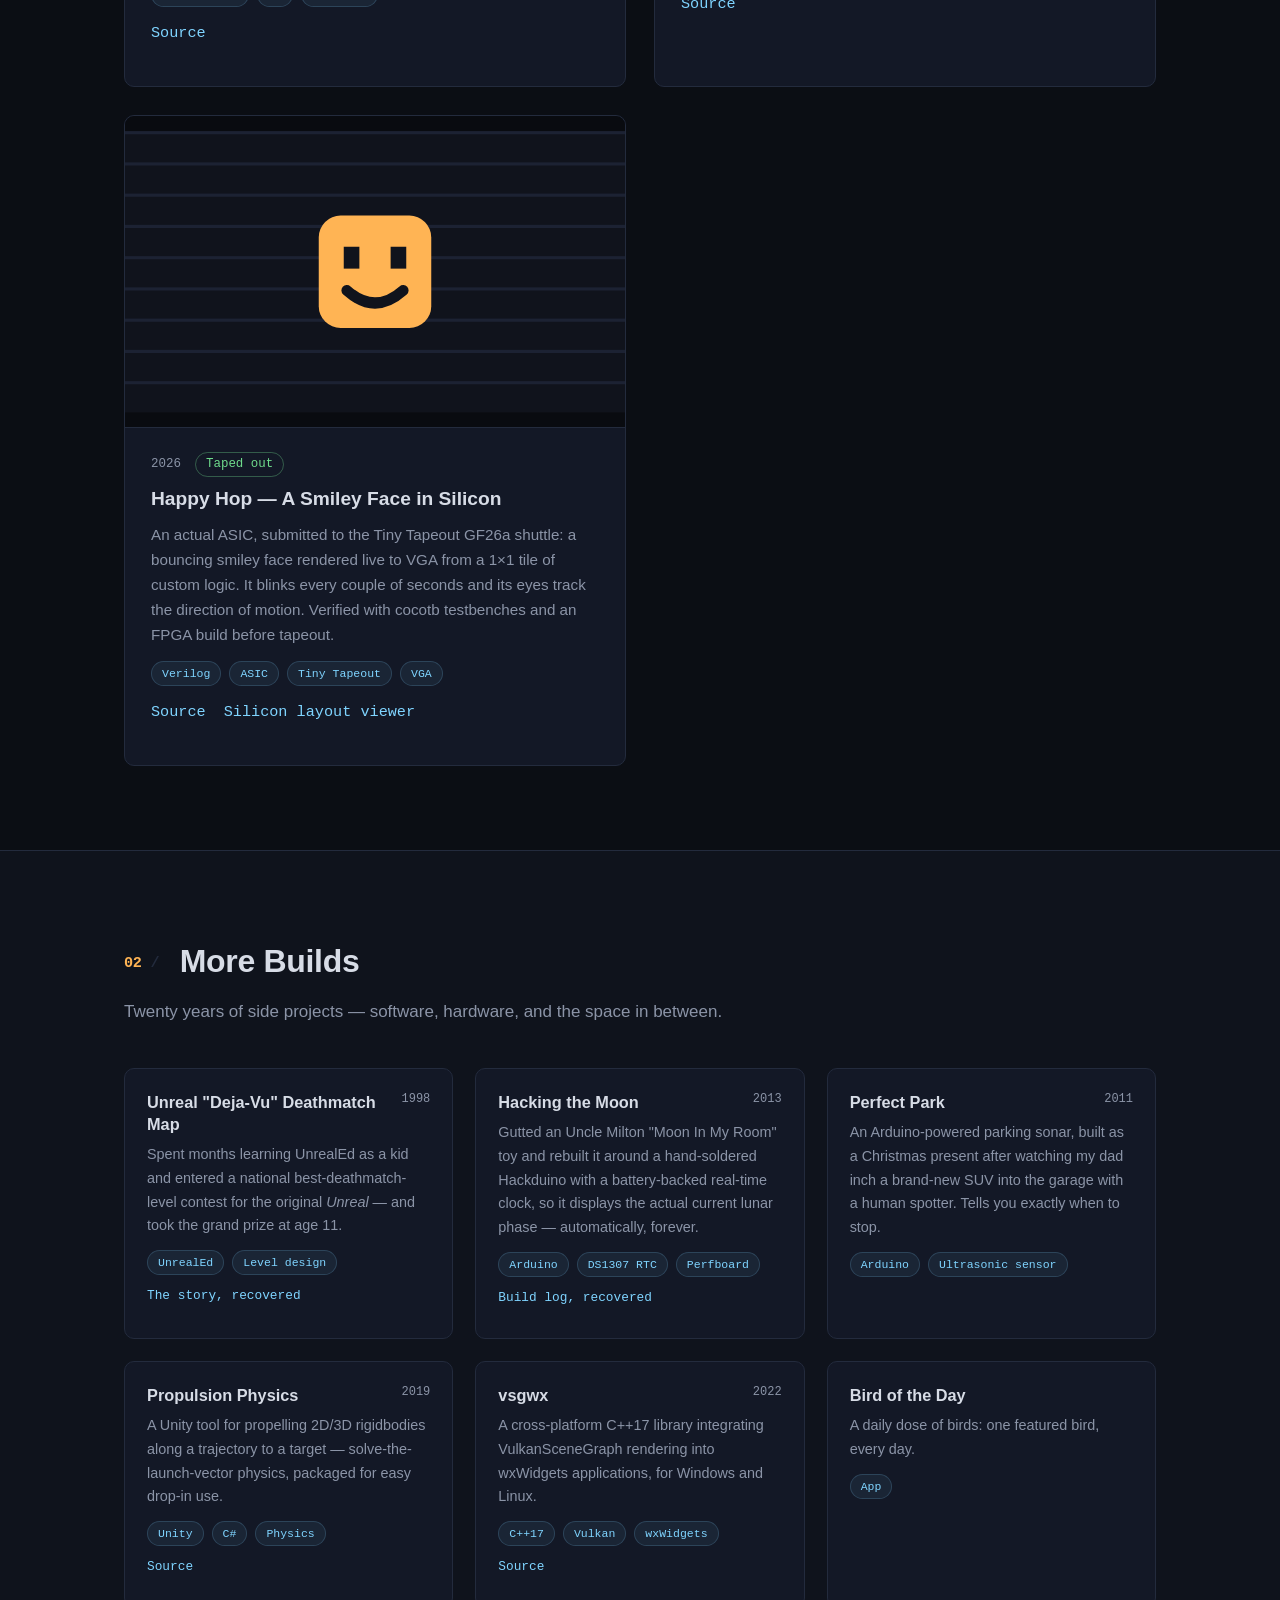
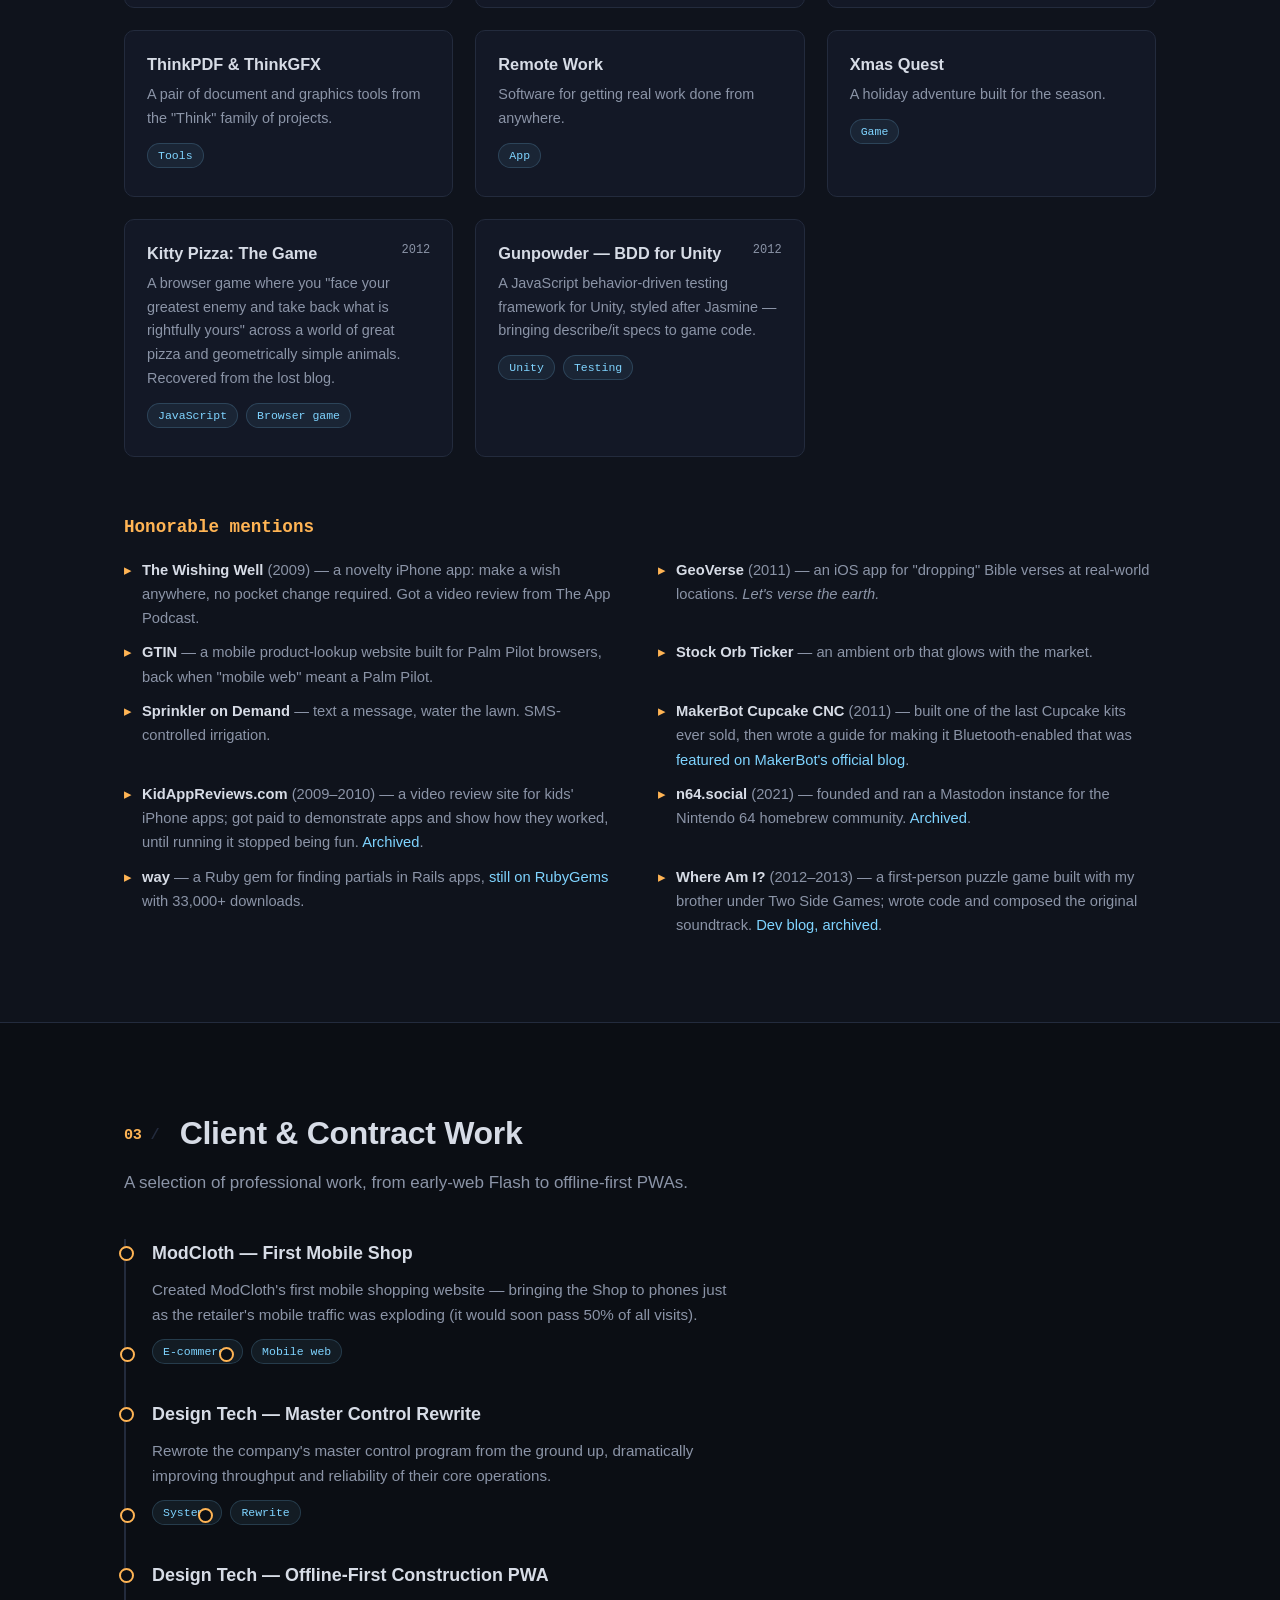
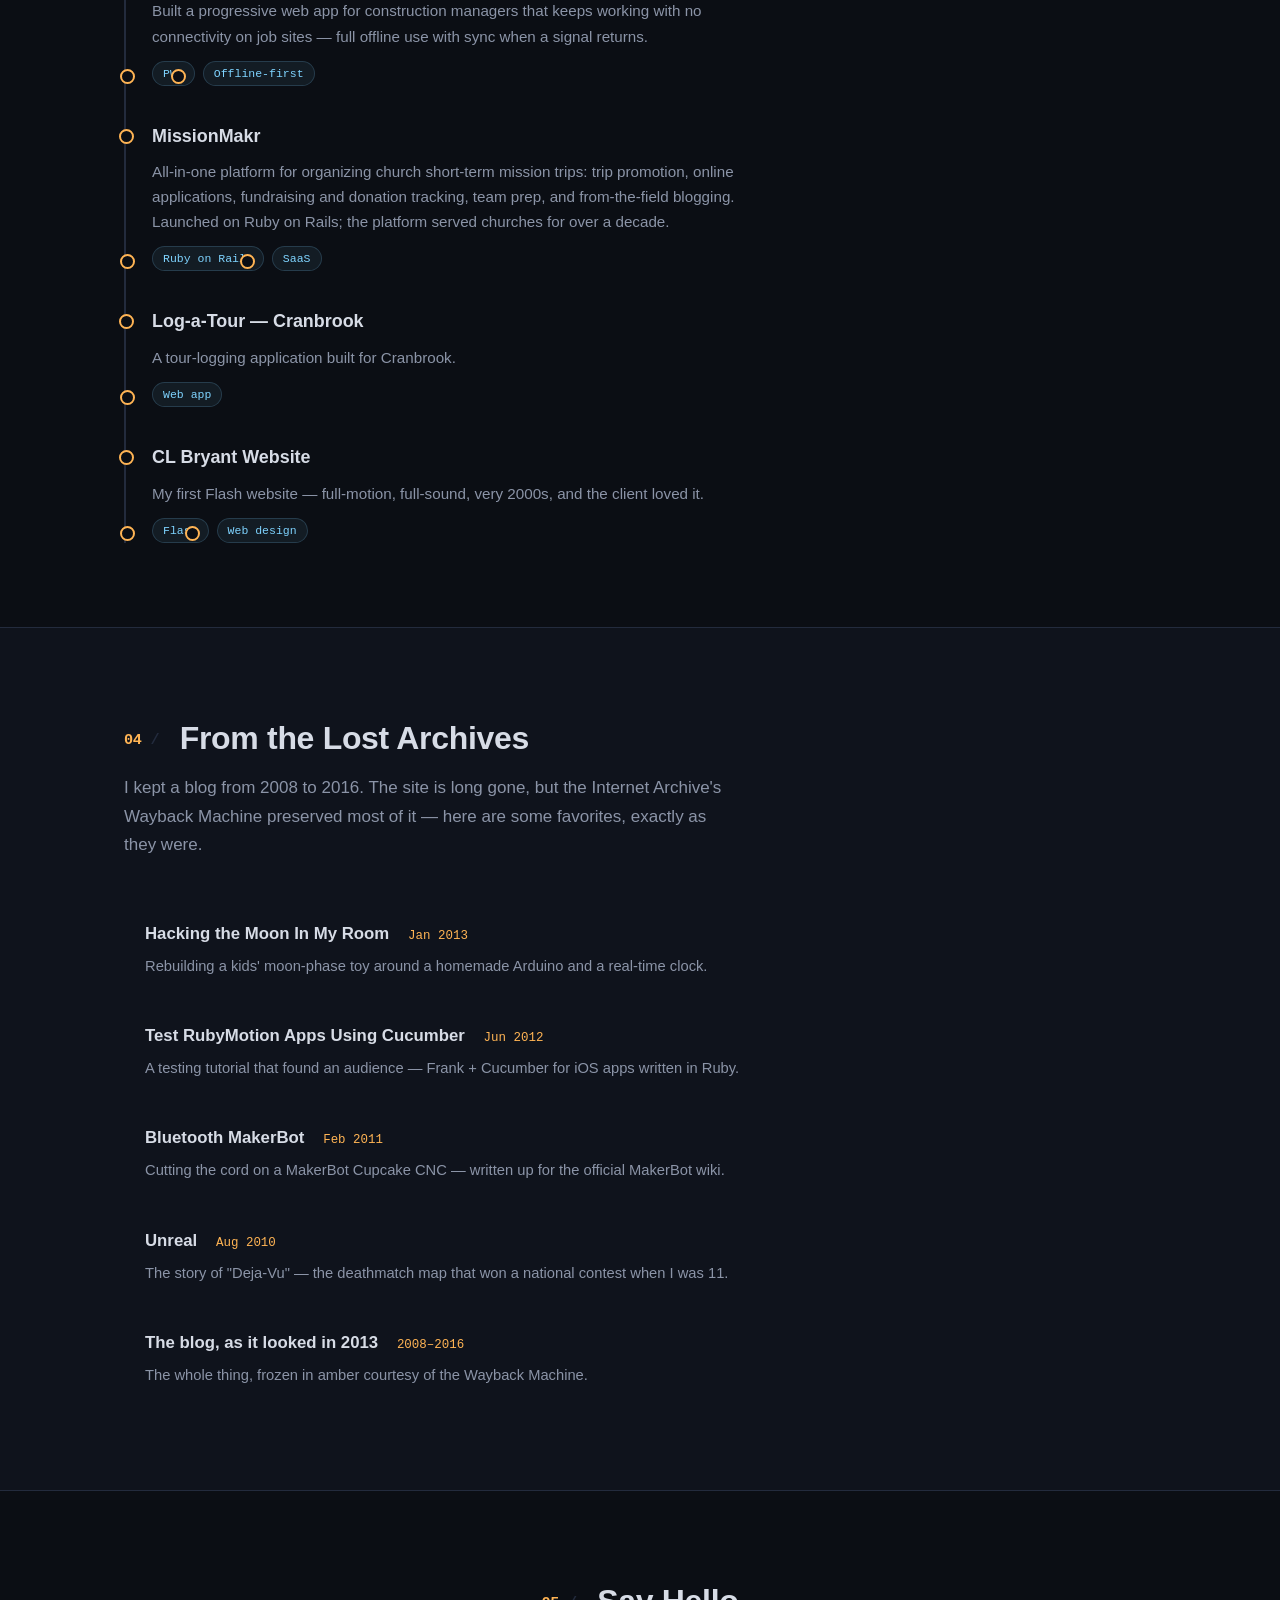
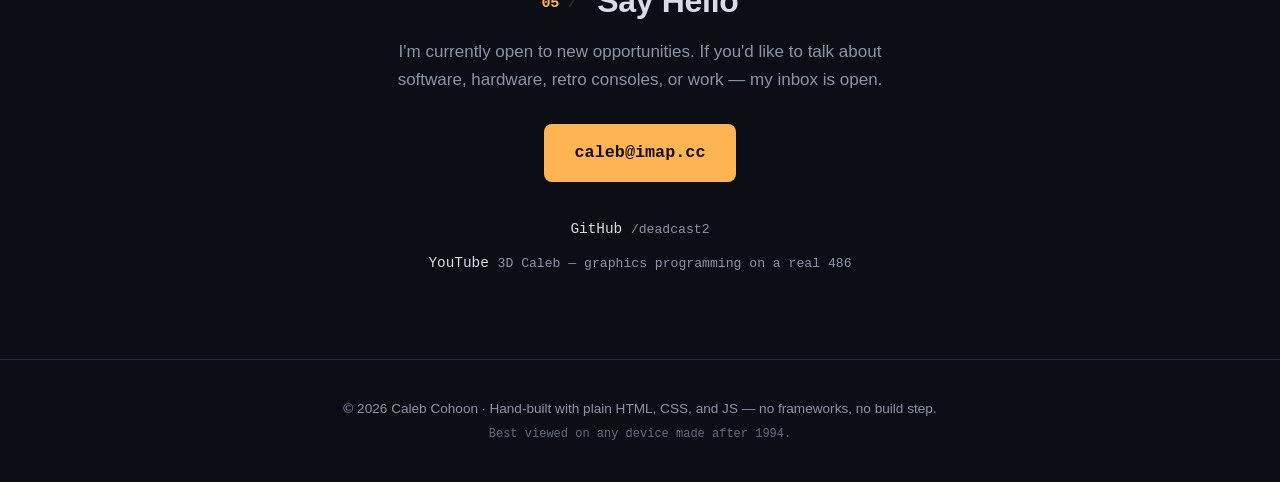
==== commit 874bb4a8: "Add draft banner and CNAME ahead of going public - Draft/work-in-progress banner at the top of every" ====
--- a/index.html
+++ b/index.html
@@ -32,6 +32,12 @@
 </head>
 <body>
   <a class="skip-link" href="#main">Skip to content</a>
+
+  <!-- TODO(caleb): remove this banner before the site is considered finished -->
+  <div class="draft-banner" role="status">
+    <span class="draft-tag">DRAFT</span>
+    <span>This site is a work in progress — content and details are still being finalized.</span>
+  </div>
 
   <header class="site-header">
     <nav class="nav" aria-label="Main navigation">
--- a/css/style.css
+++ b/css/style.css
@@ -91,6 +91,37 @@
 
 /* ============================== header ============================== */
 
+/* draft / work-in-progress banner — remove before launch is final */
+.draft-banner {
+  position: relative;
+  z-index: 60;
+  display: flex;
+  align-items: center;
+  justify-content: center;
+  flex-wrap: wrap;
+  gap: 10px;
+  padding: 8px 24px;
+  background: rgba(255, 180, 84, 0.1);
+  border-bottom: 1px solid var(--accent);
+  color: var(--accent);
+  font-family: var(--mono);
+  font-size: 0.82rem;
+  text-align: center;
+}
+
+.draft-tag {
+  font-weight: 700;
+  letter-spacing: 0.12em;
+  padding: 1px 8px;
+  border: 1px solid var(--accent);
+  border-radius: 4px;
+  background: rgba(255, 180, 84, 0.12);
+}
+
+.draft-banner > span:last-child {
+  color: var(--text-dim);
+}
+
 .site-header {
   position: sticky;
   top: 0;
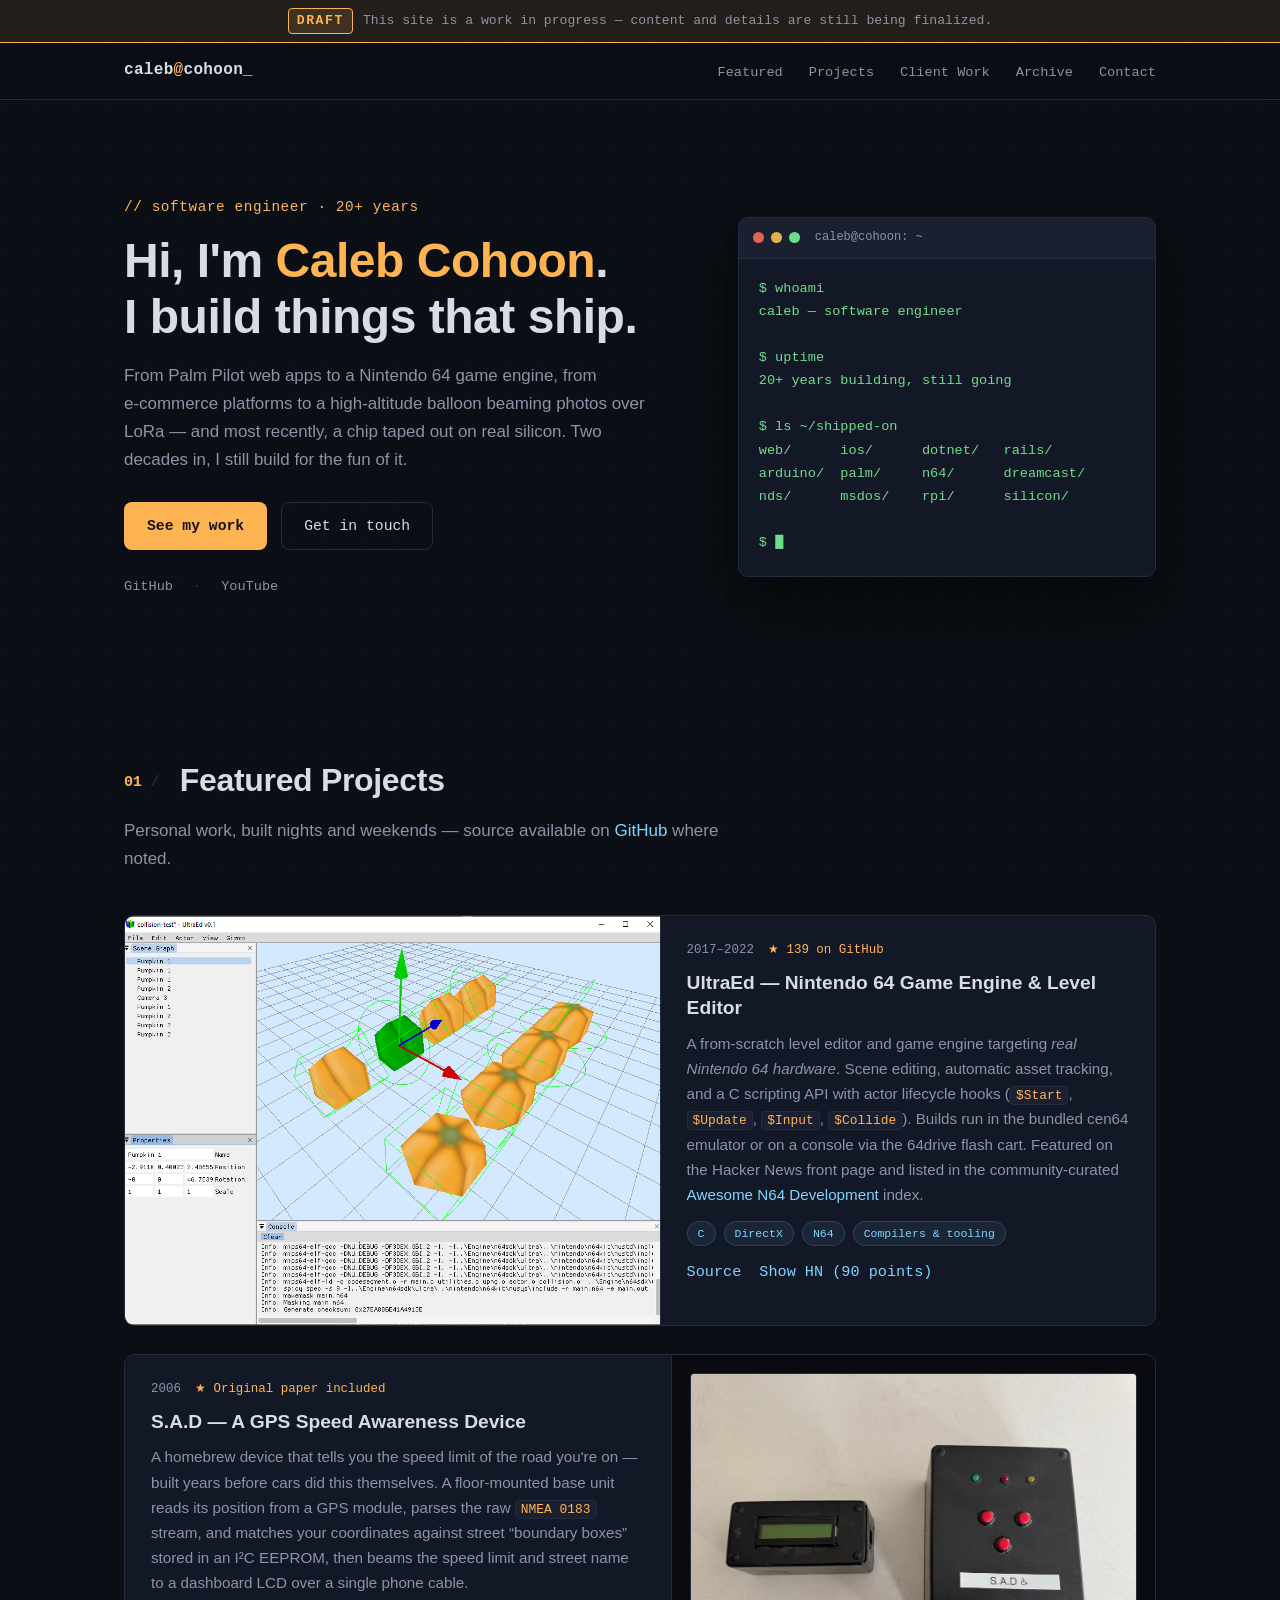
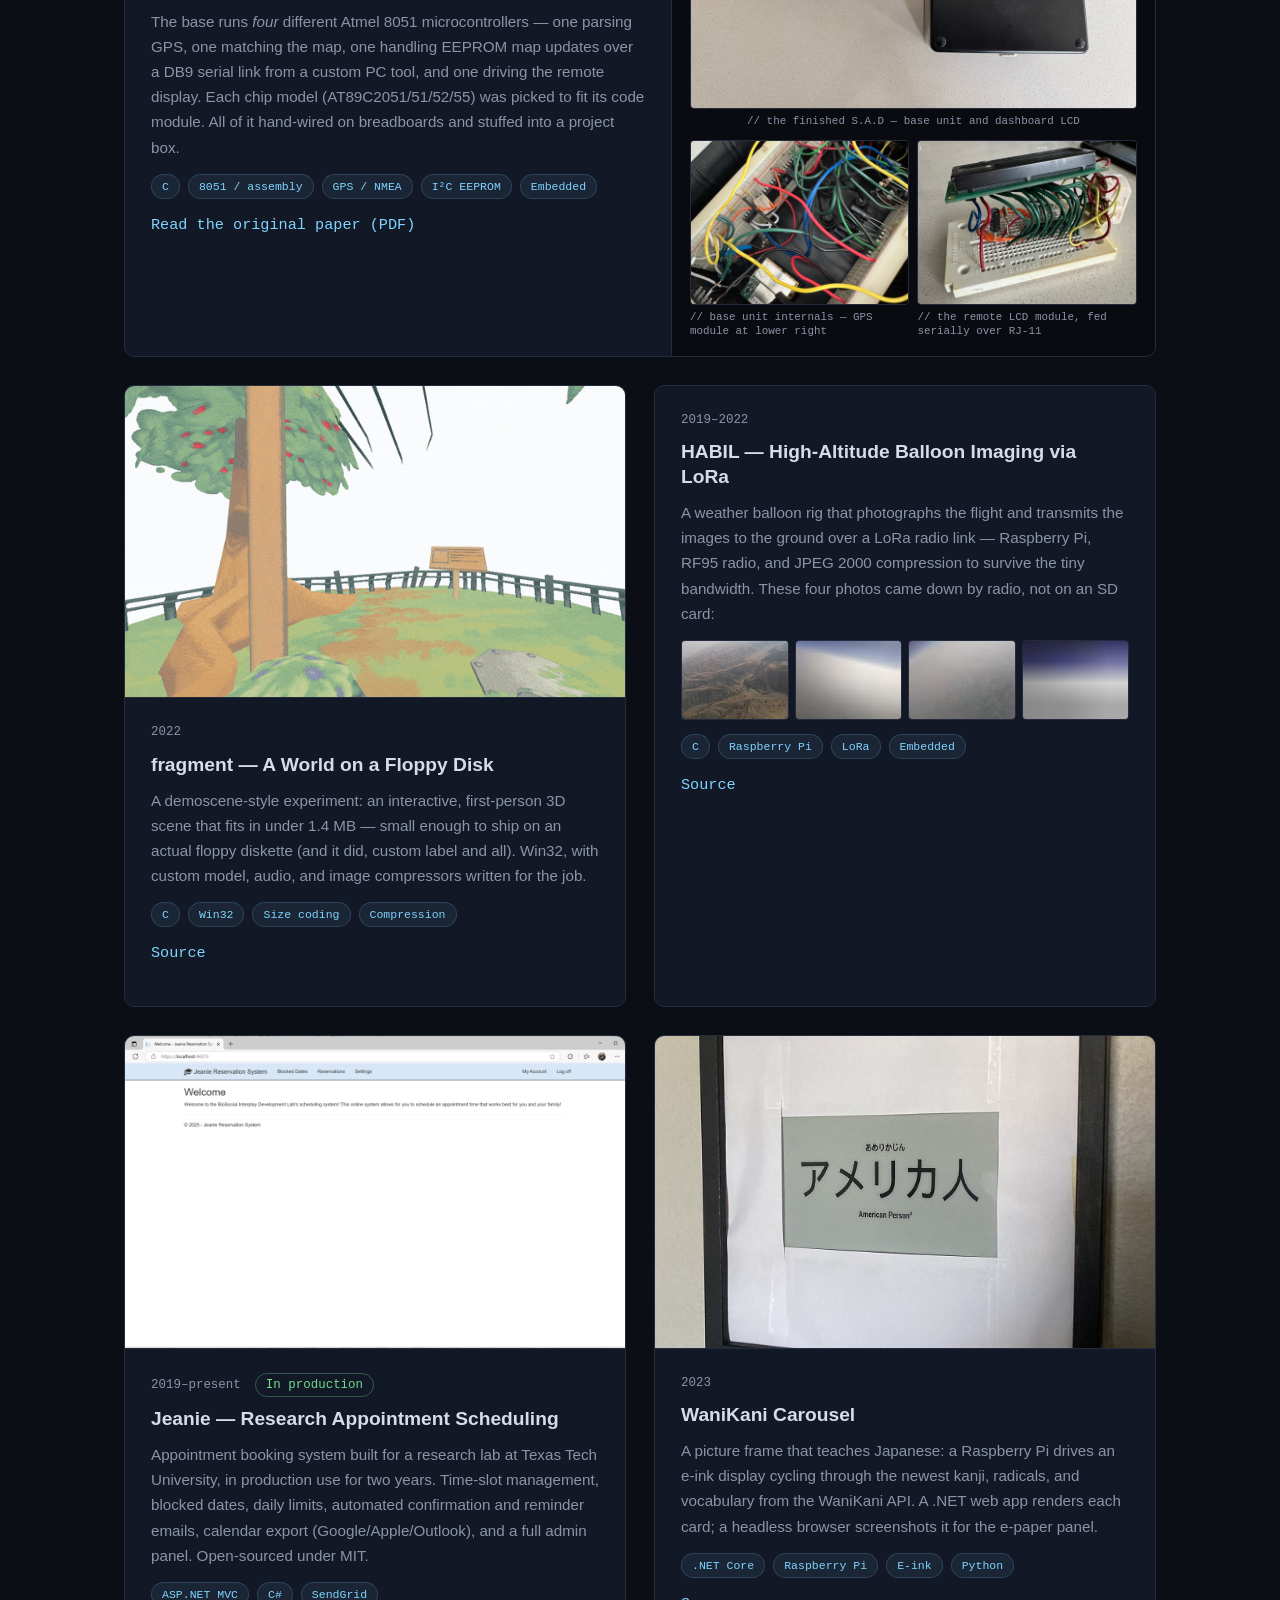
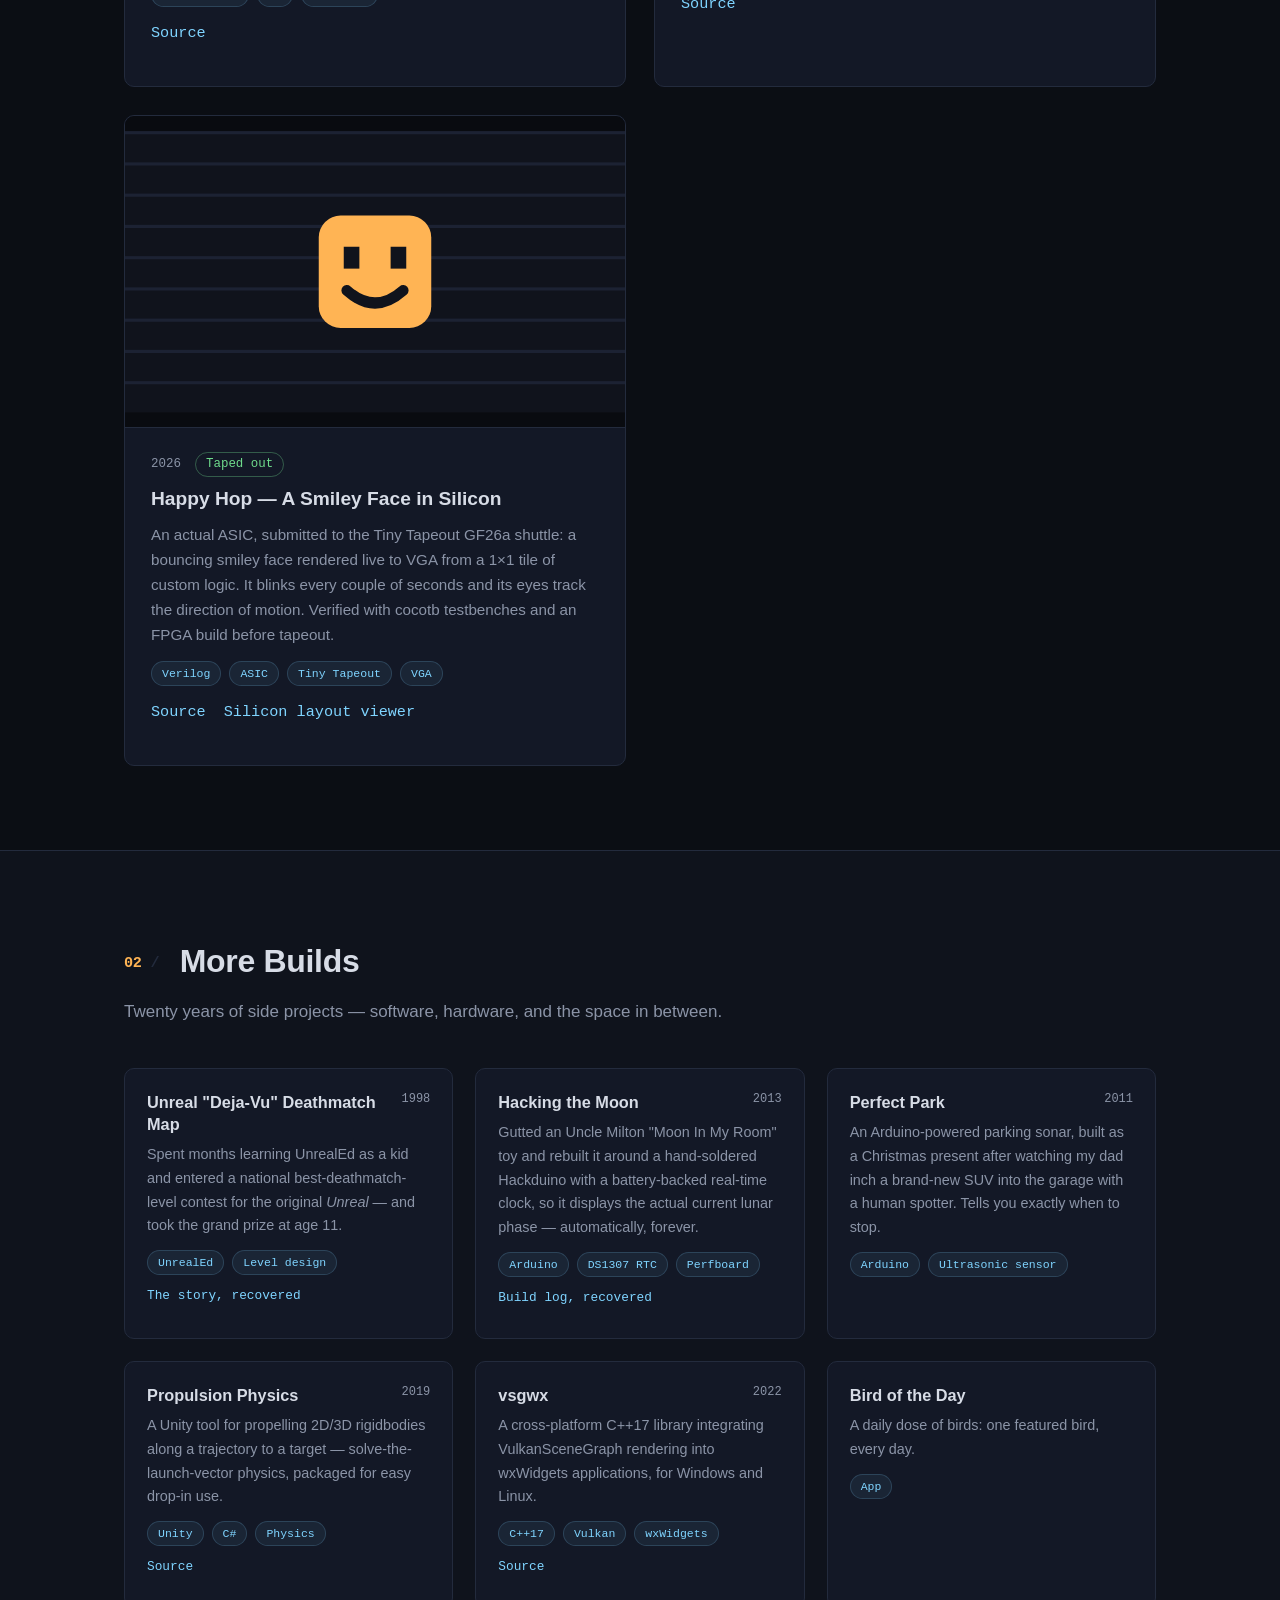
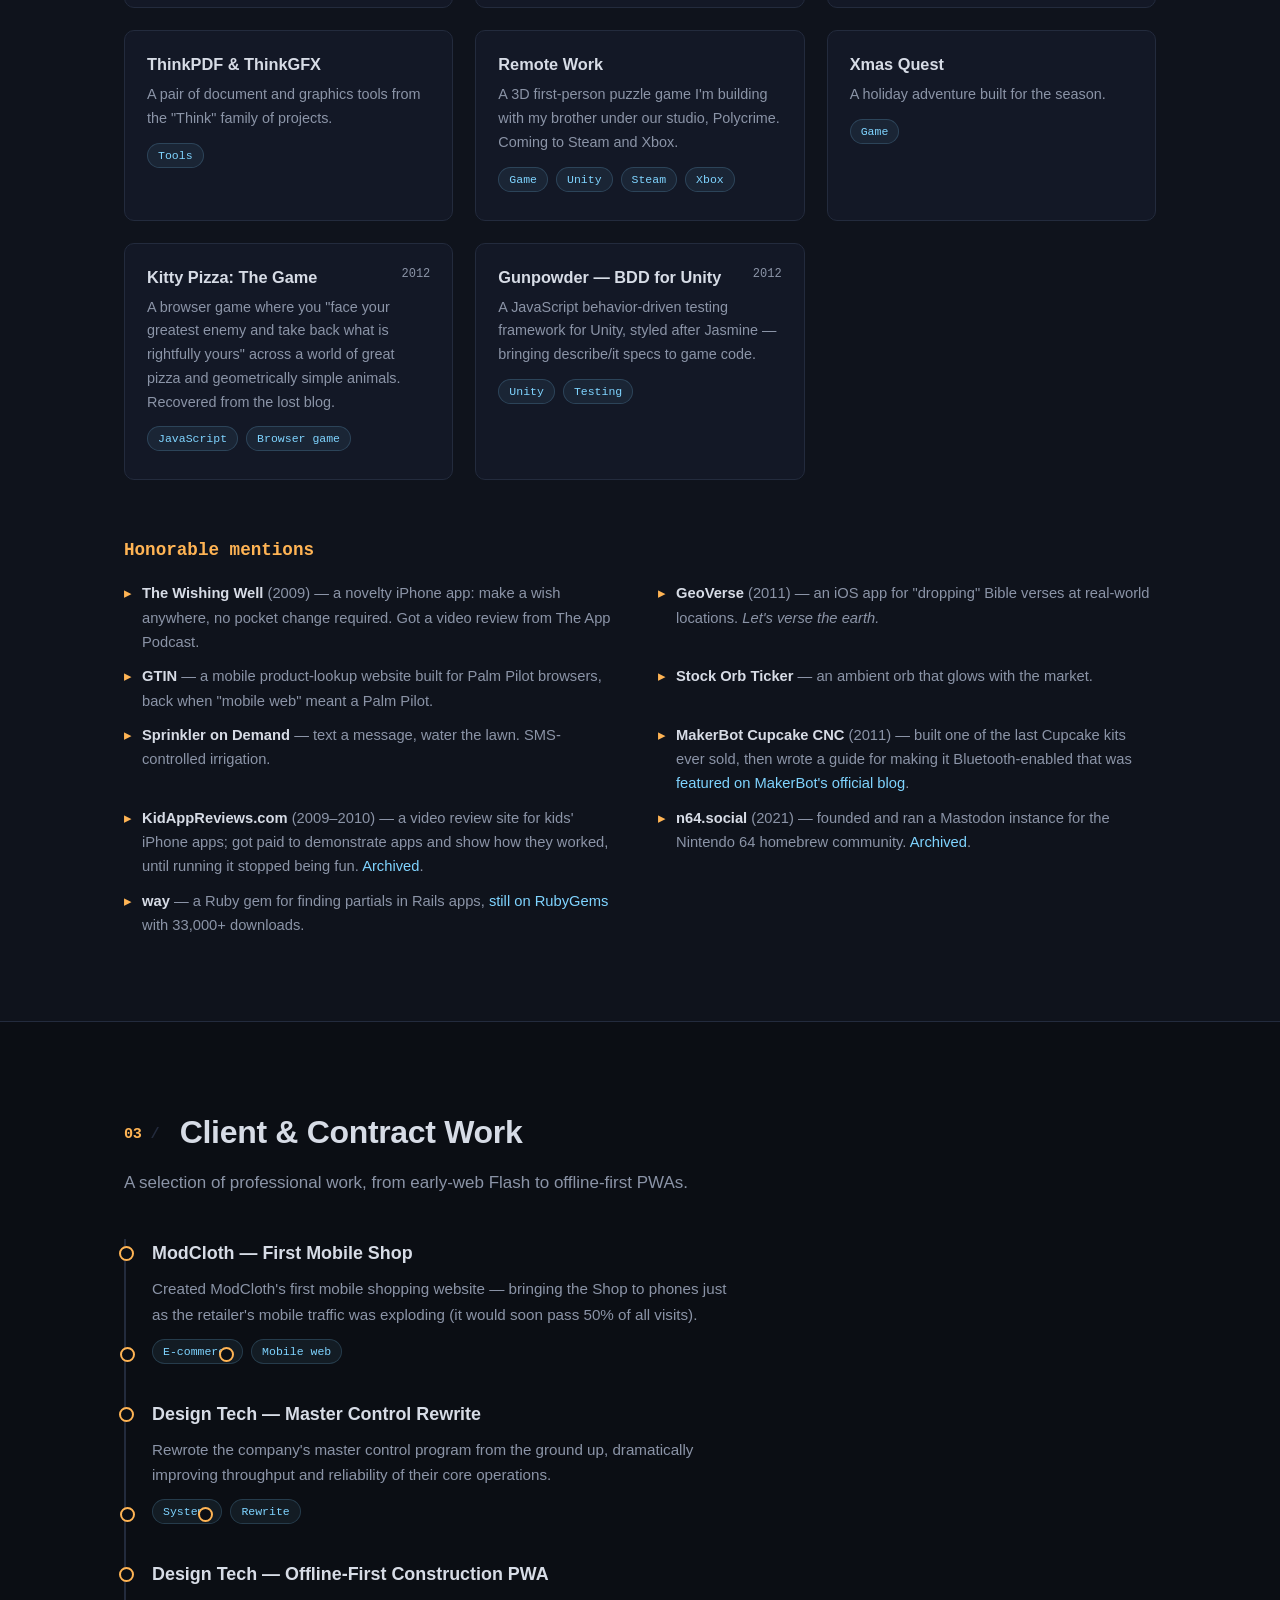
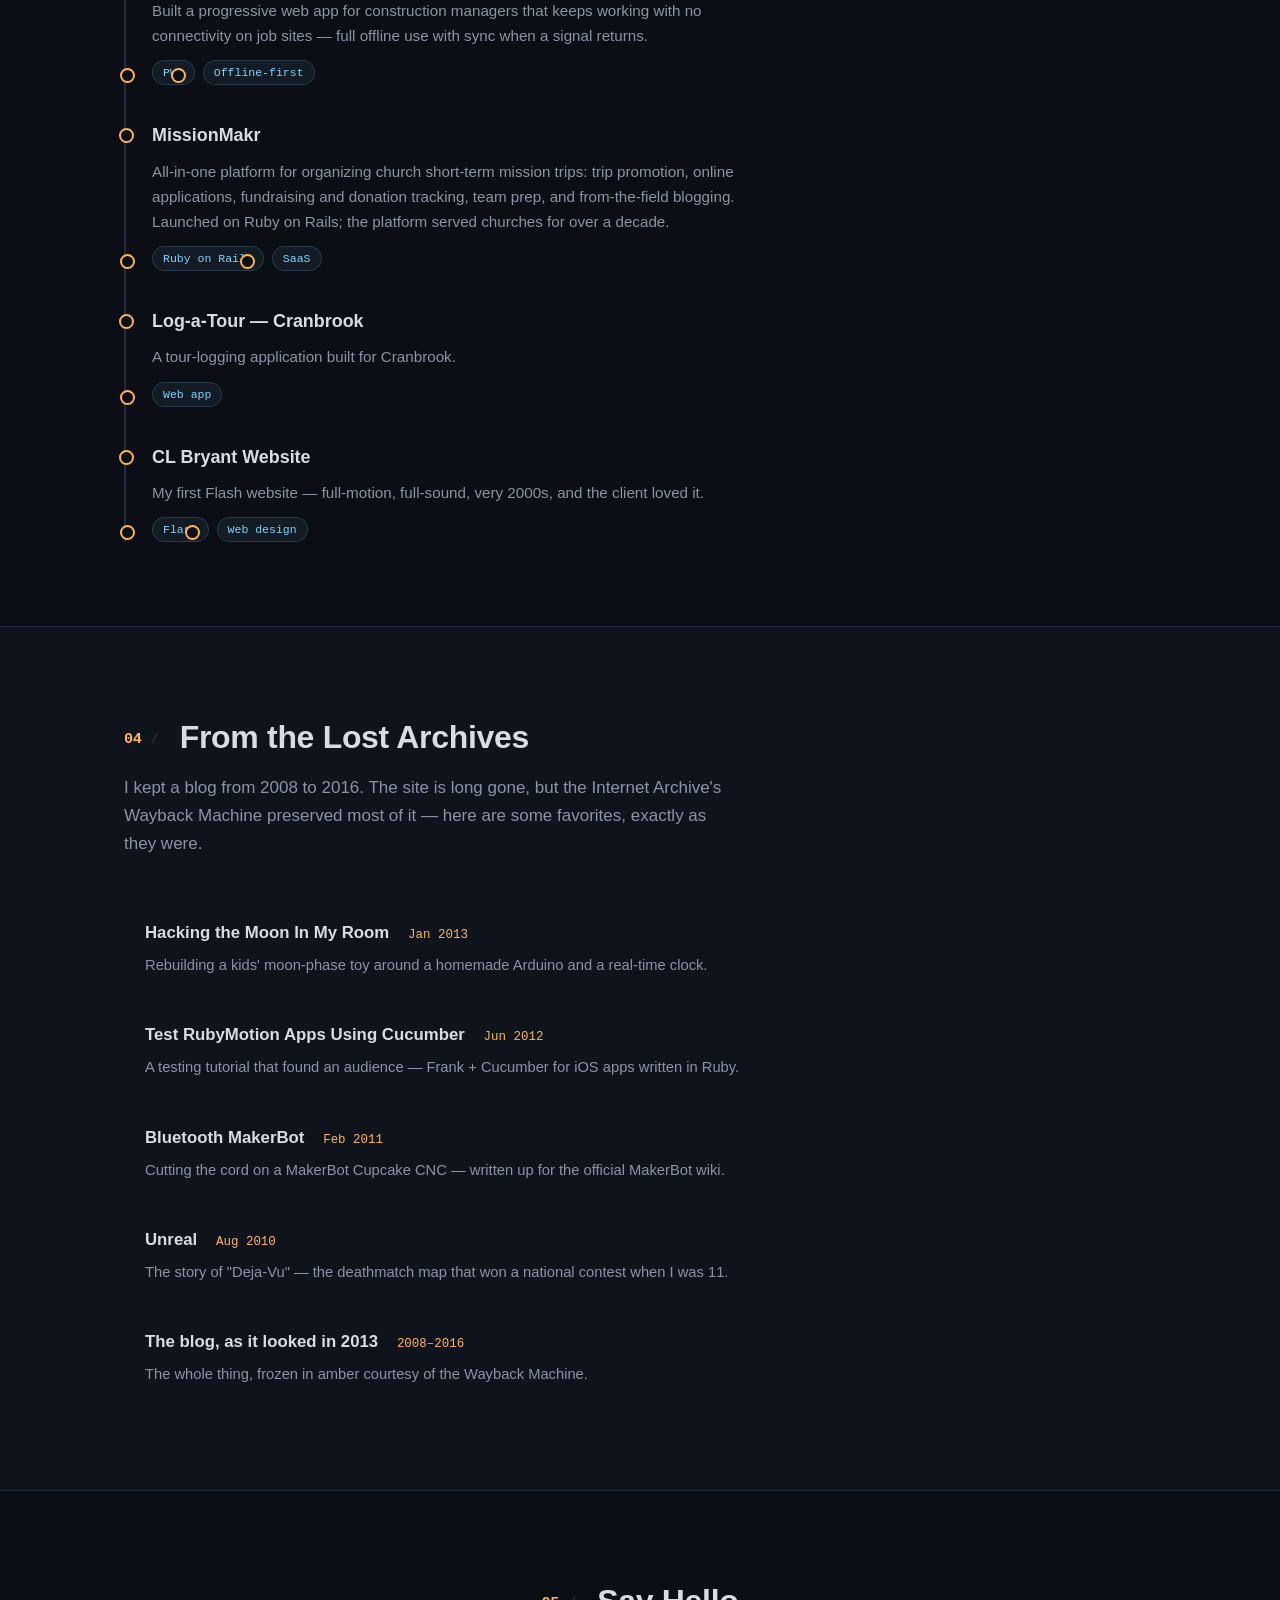
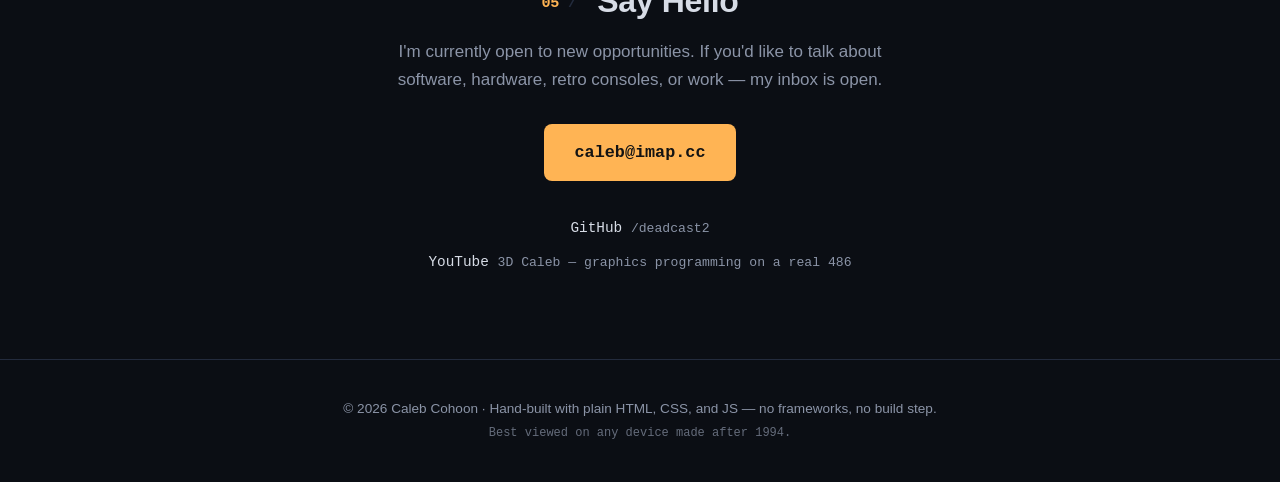
==== commit 93bd798d: "Update Remote Work entry and drop Where Am I? - Remote Work is now described as the Polycrime 3D fir" ====
--- a/index.html
+++ b/index.html
@@ -336,9 +336,10 @@
 
           <article class="mini reveal">
             <h3>Remote Work <span class="mini-year"></span></h3>
-            <!-- TODO(caleb): describe the Remote Work project. -->
-            <p>Software for getting real work done from anywhere.</p>
-            <ul class="tags"><li>App</li></ul>
+            <!-- TODO(caleb): add the public Steam page URL once it's live. -->
+            <p>A 3D first-person puzzle game I'm building with my brother under our
+              studio, Polycrime. Coming to Steam and Xbox.</p>
+            <ul class="tags"><li>Game</li><li>Unity</li><li>Steam</li><li>Xbox</li></ul>
           </article>
 
           <article class="mini reveal">
@@ -376,7 +377,6 @@
           <li><strong>KidAppReviews.com</strong> (2009–2010) — a video review site for kids' iPhone apps; got paid to demonstrate apps and show how they worked, until running it stopped being fun. <a href="https://web.archive.org/web/20100317104255/http://kidappreviews.com/">Archived</a>.</li>
           <li><strong>n64.social</strong> (2021) — founded and ran a Mastodon instance for the Nintendo 64 homebrew community. <a href="https://web.archive.org/web/20210114142055/https://n64.social/@deadcast">Archived</a>.</li>
           <li><strong>way</strong> — a Ruby gem for finding partials in Rails apps, <a href="https://rubygems.org/gems/way">still on RubyGems</a> with 33,000+ downloads.</li>
-          <li><strong>Where Am I?</strong> (2012–2013) — a first-person puzzle game built with my brother under Two Side Games; wrote code and composed the original soundtrack. <a href="https://web.archive.org/web/20130830123216/http://blog.twosidegames.com">Dev blog, archived</a>.</li>
         </ul>
       </div>
     </section>
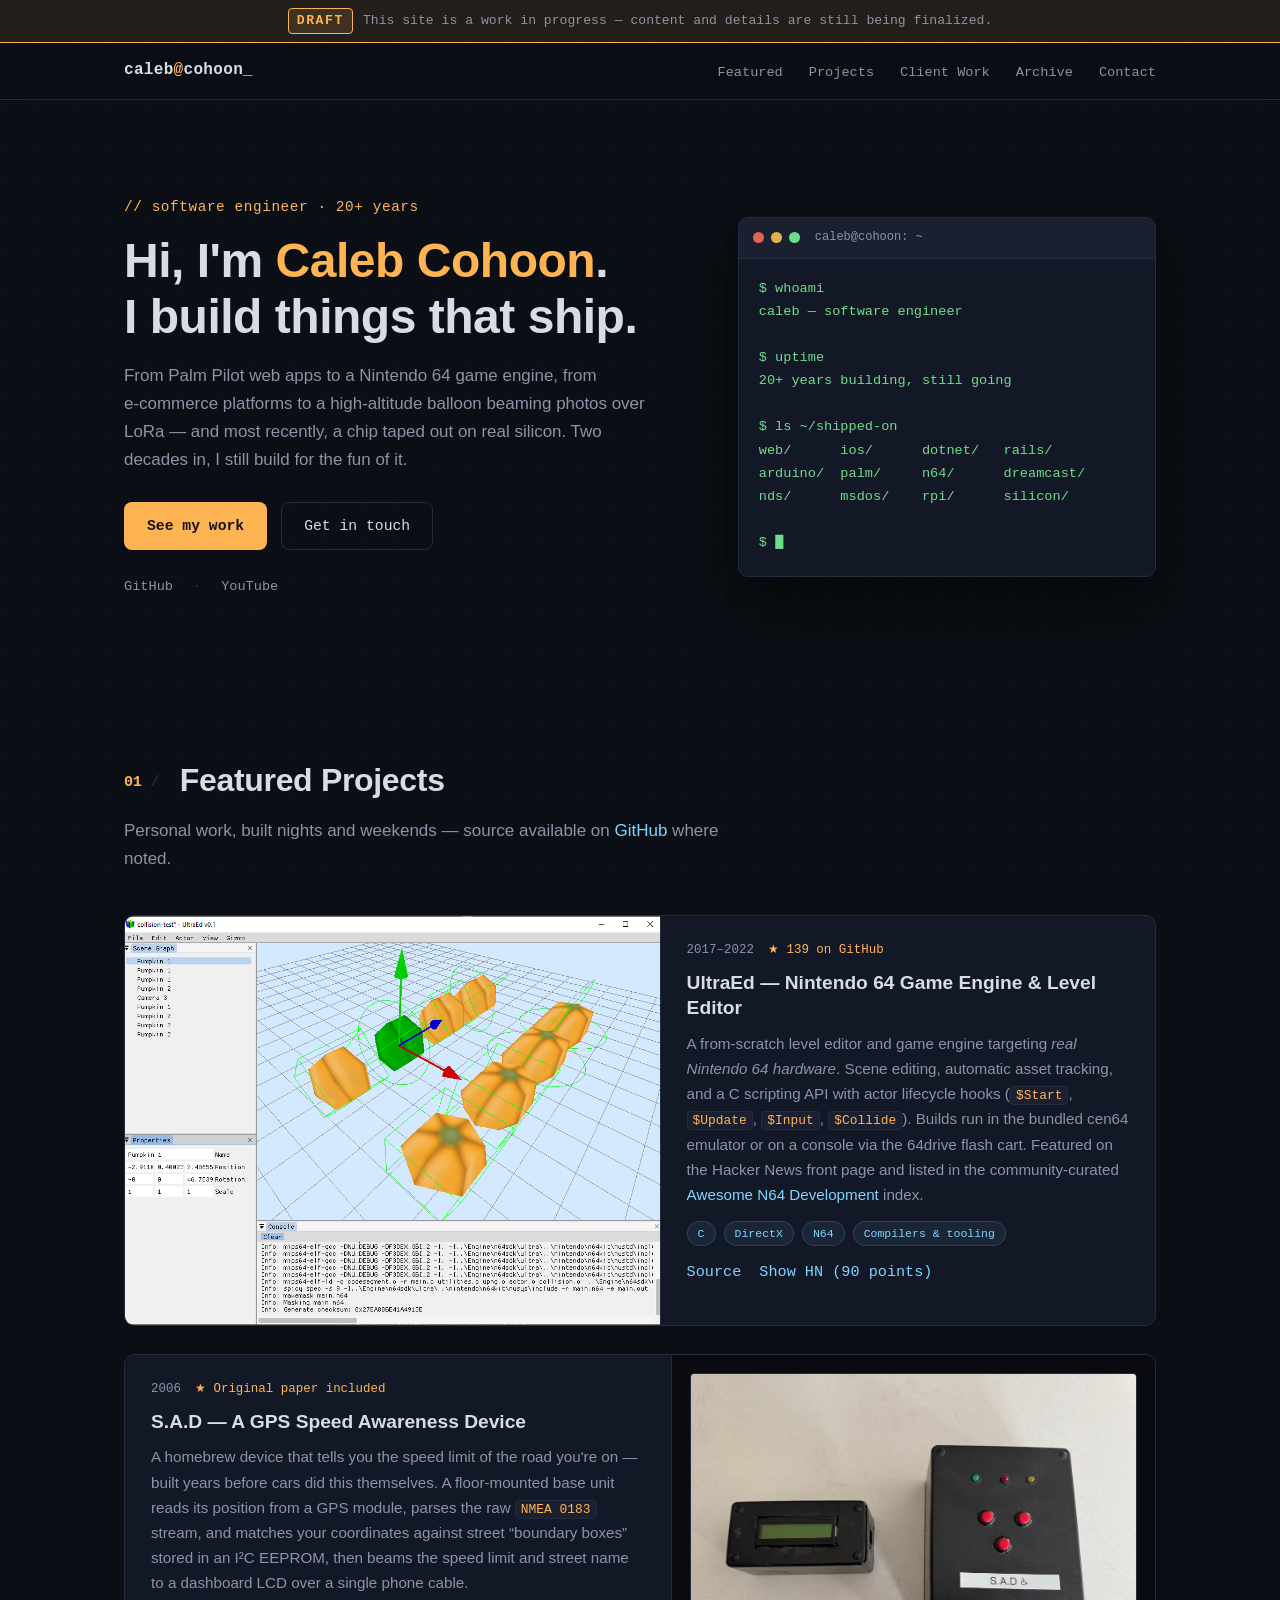
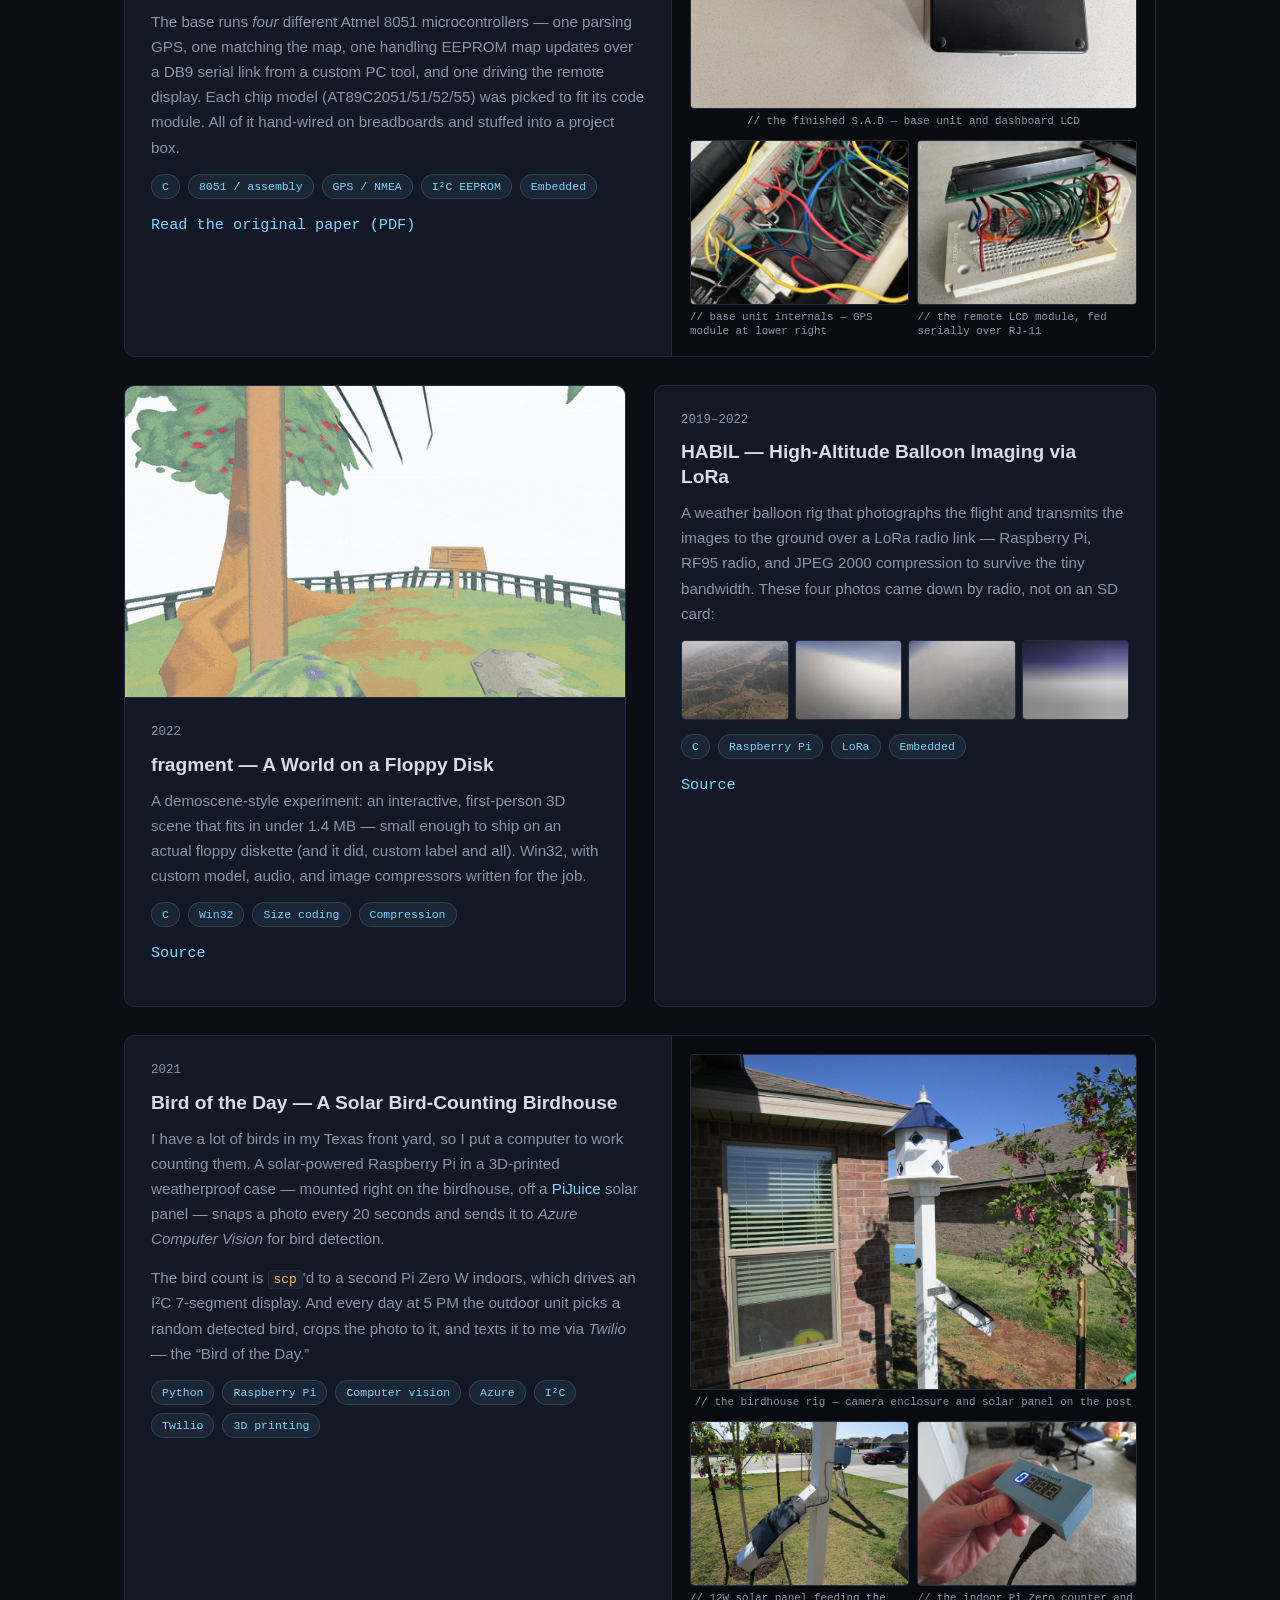
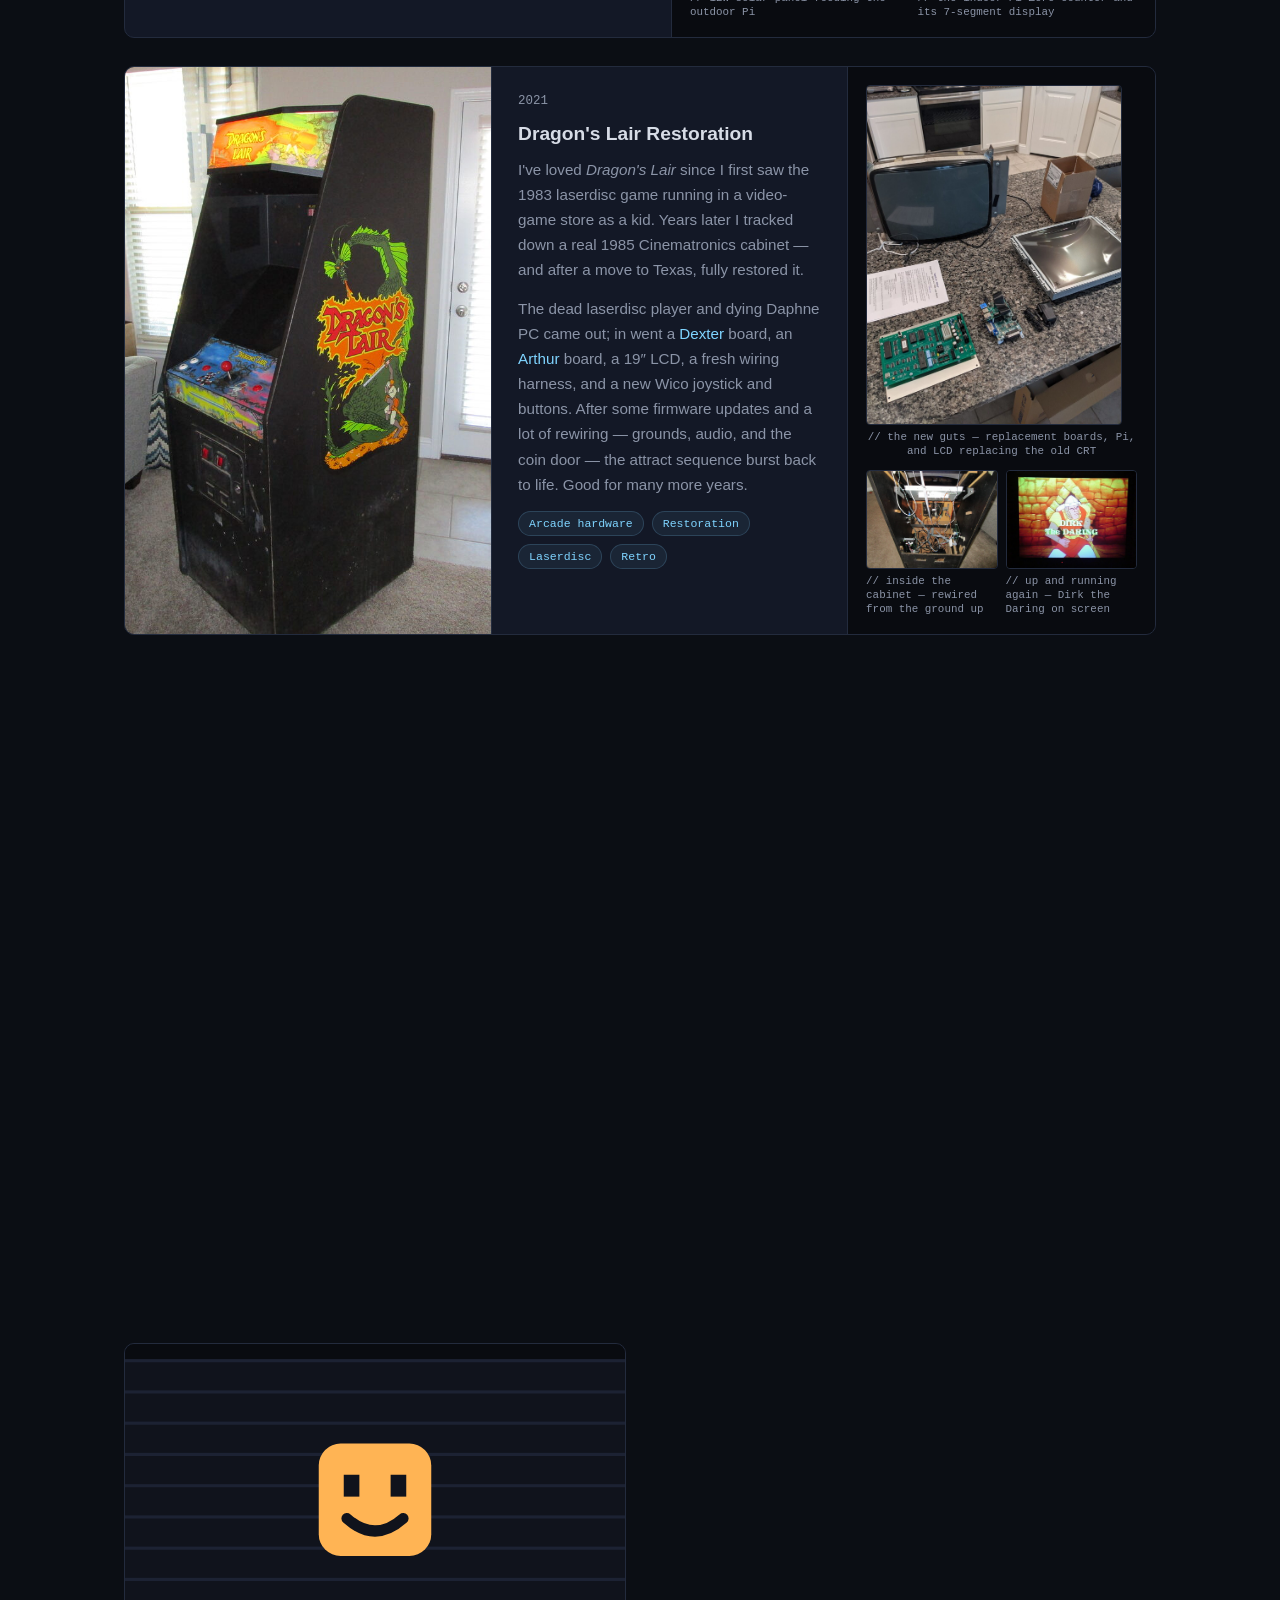
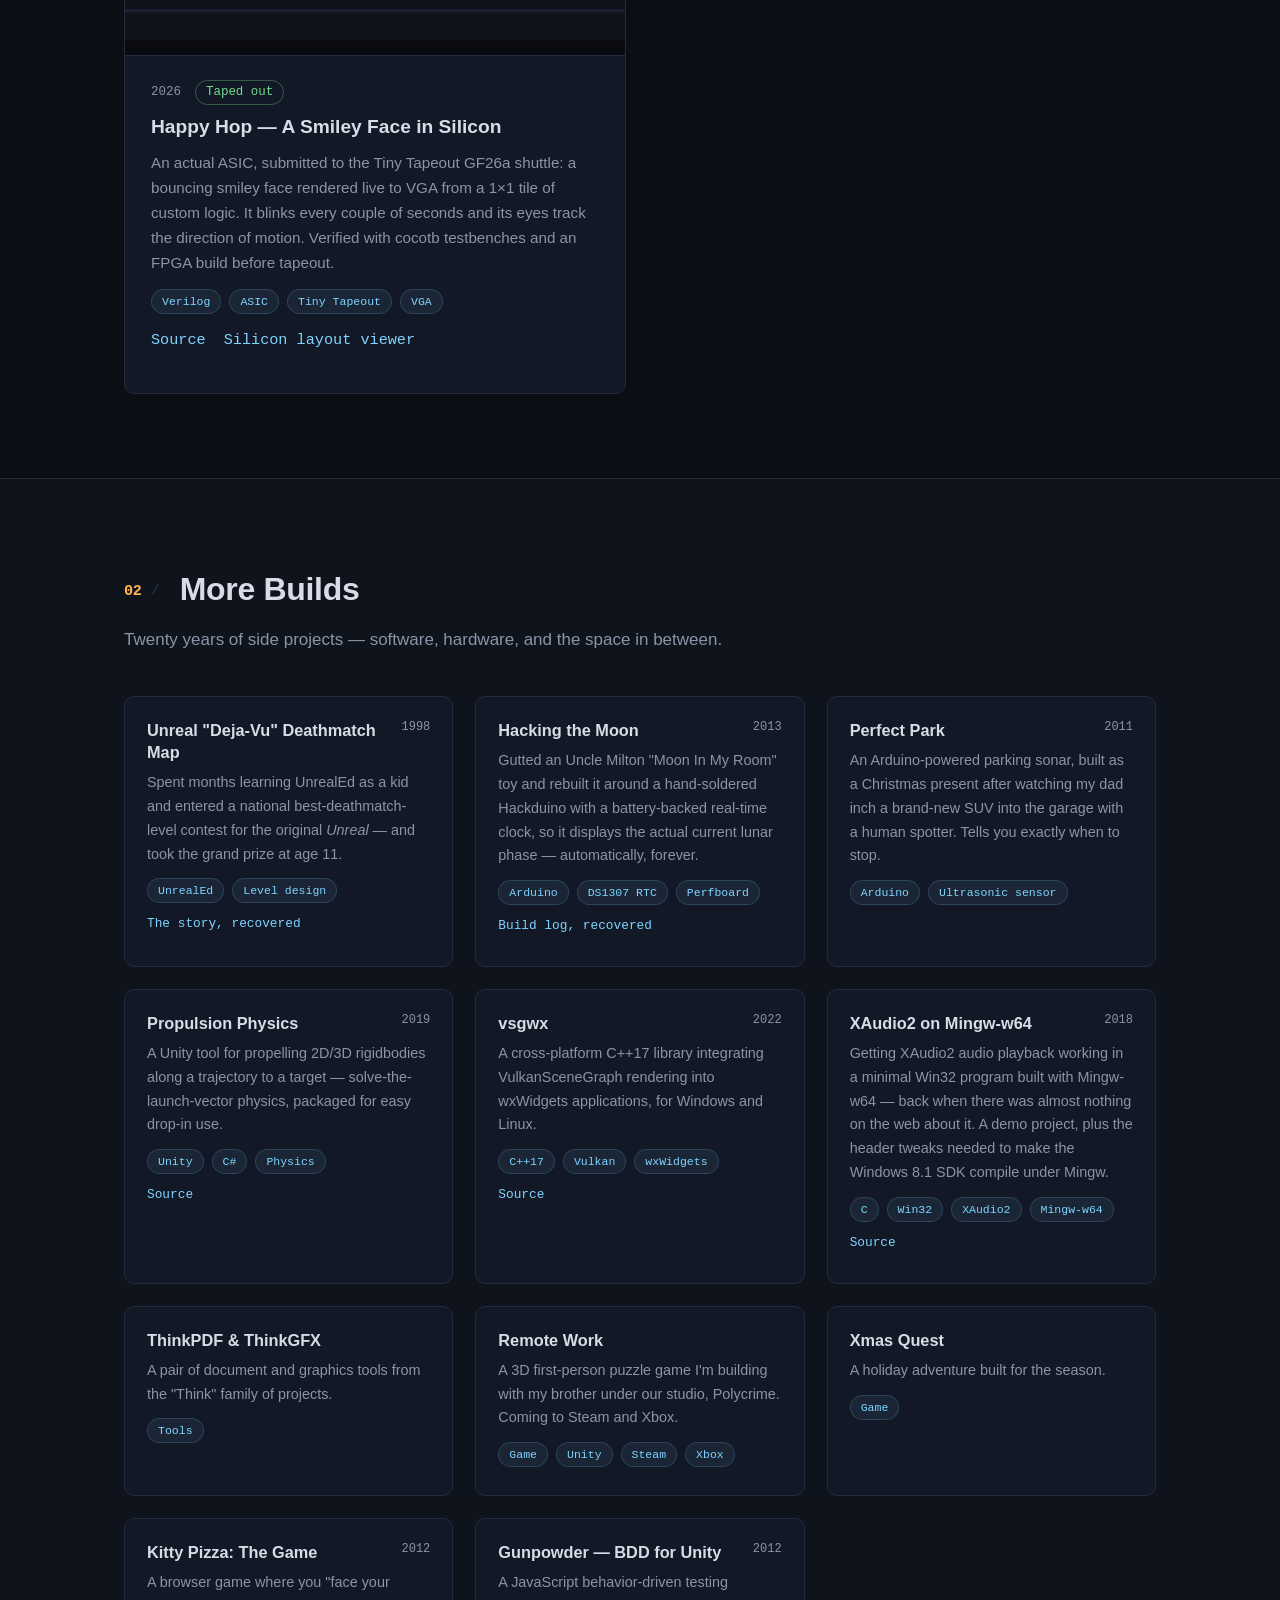
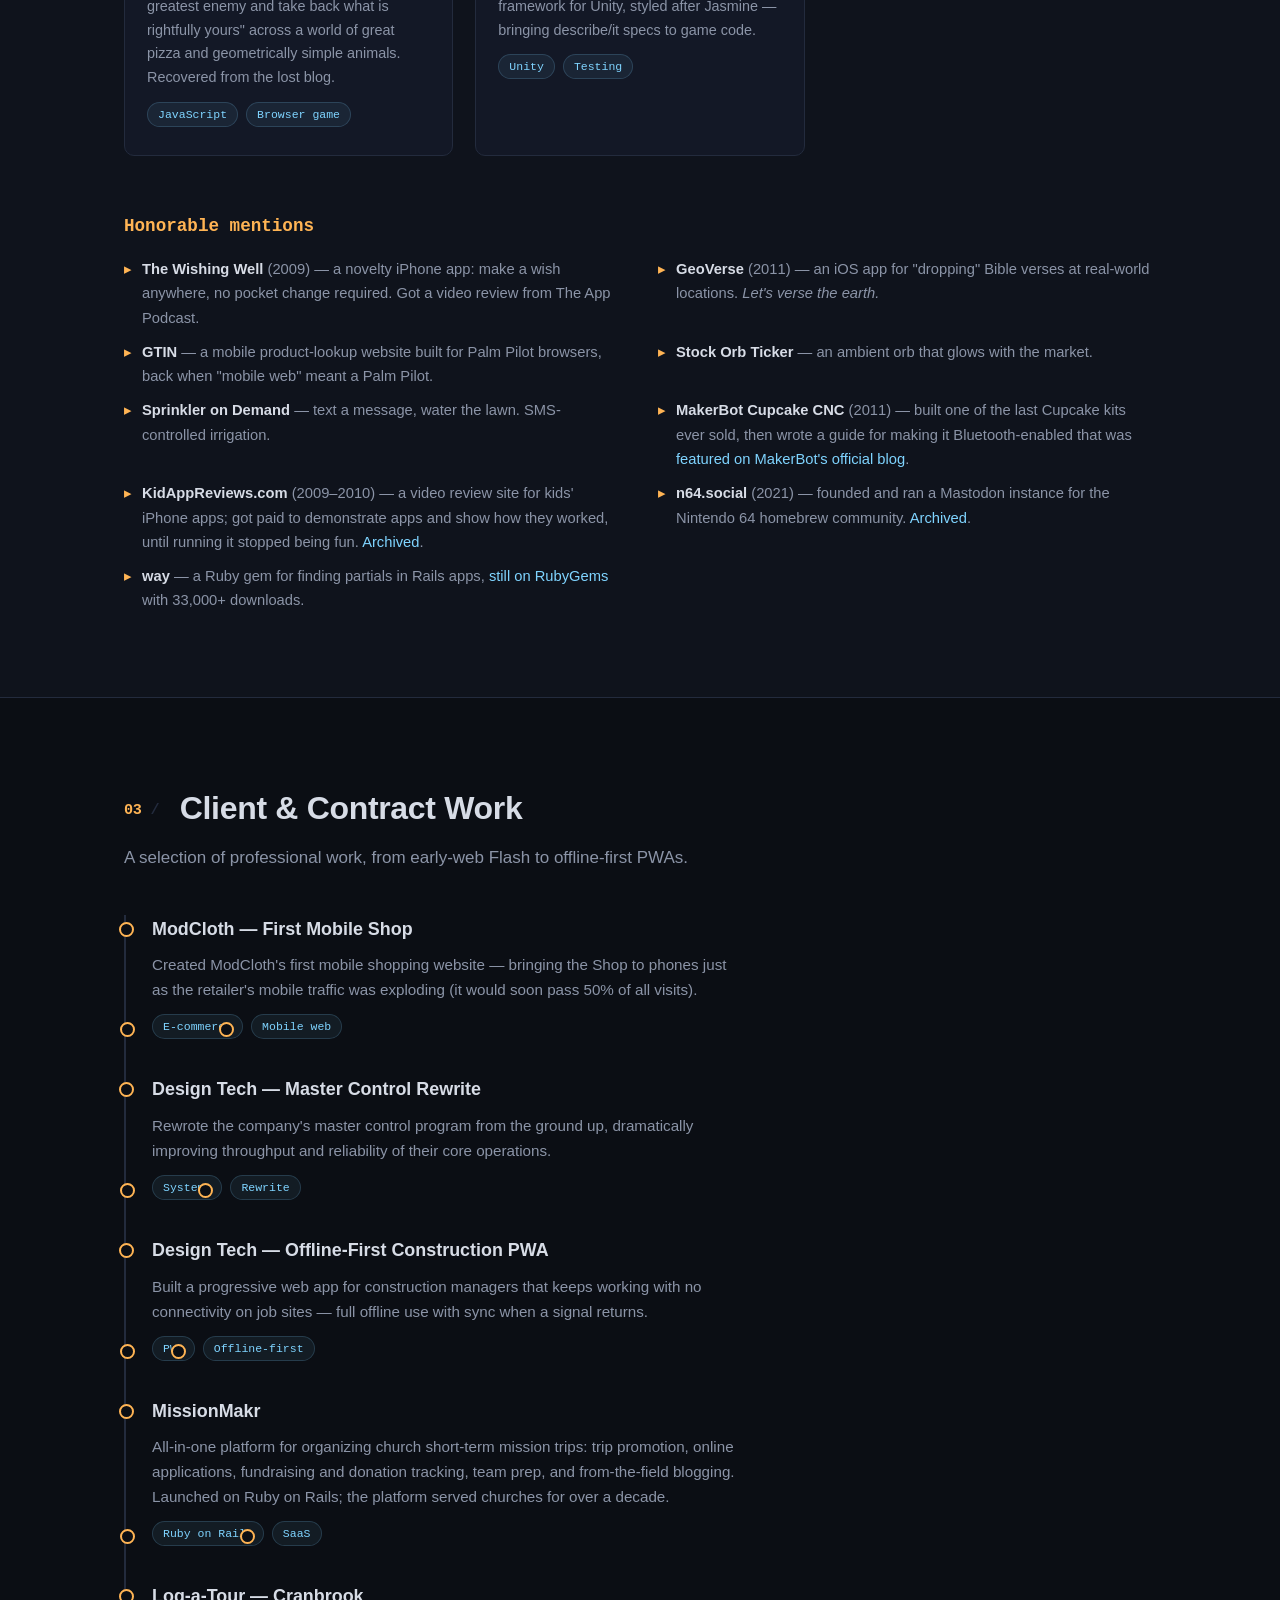
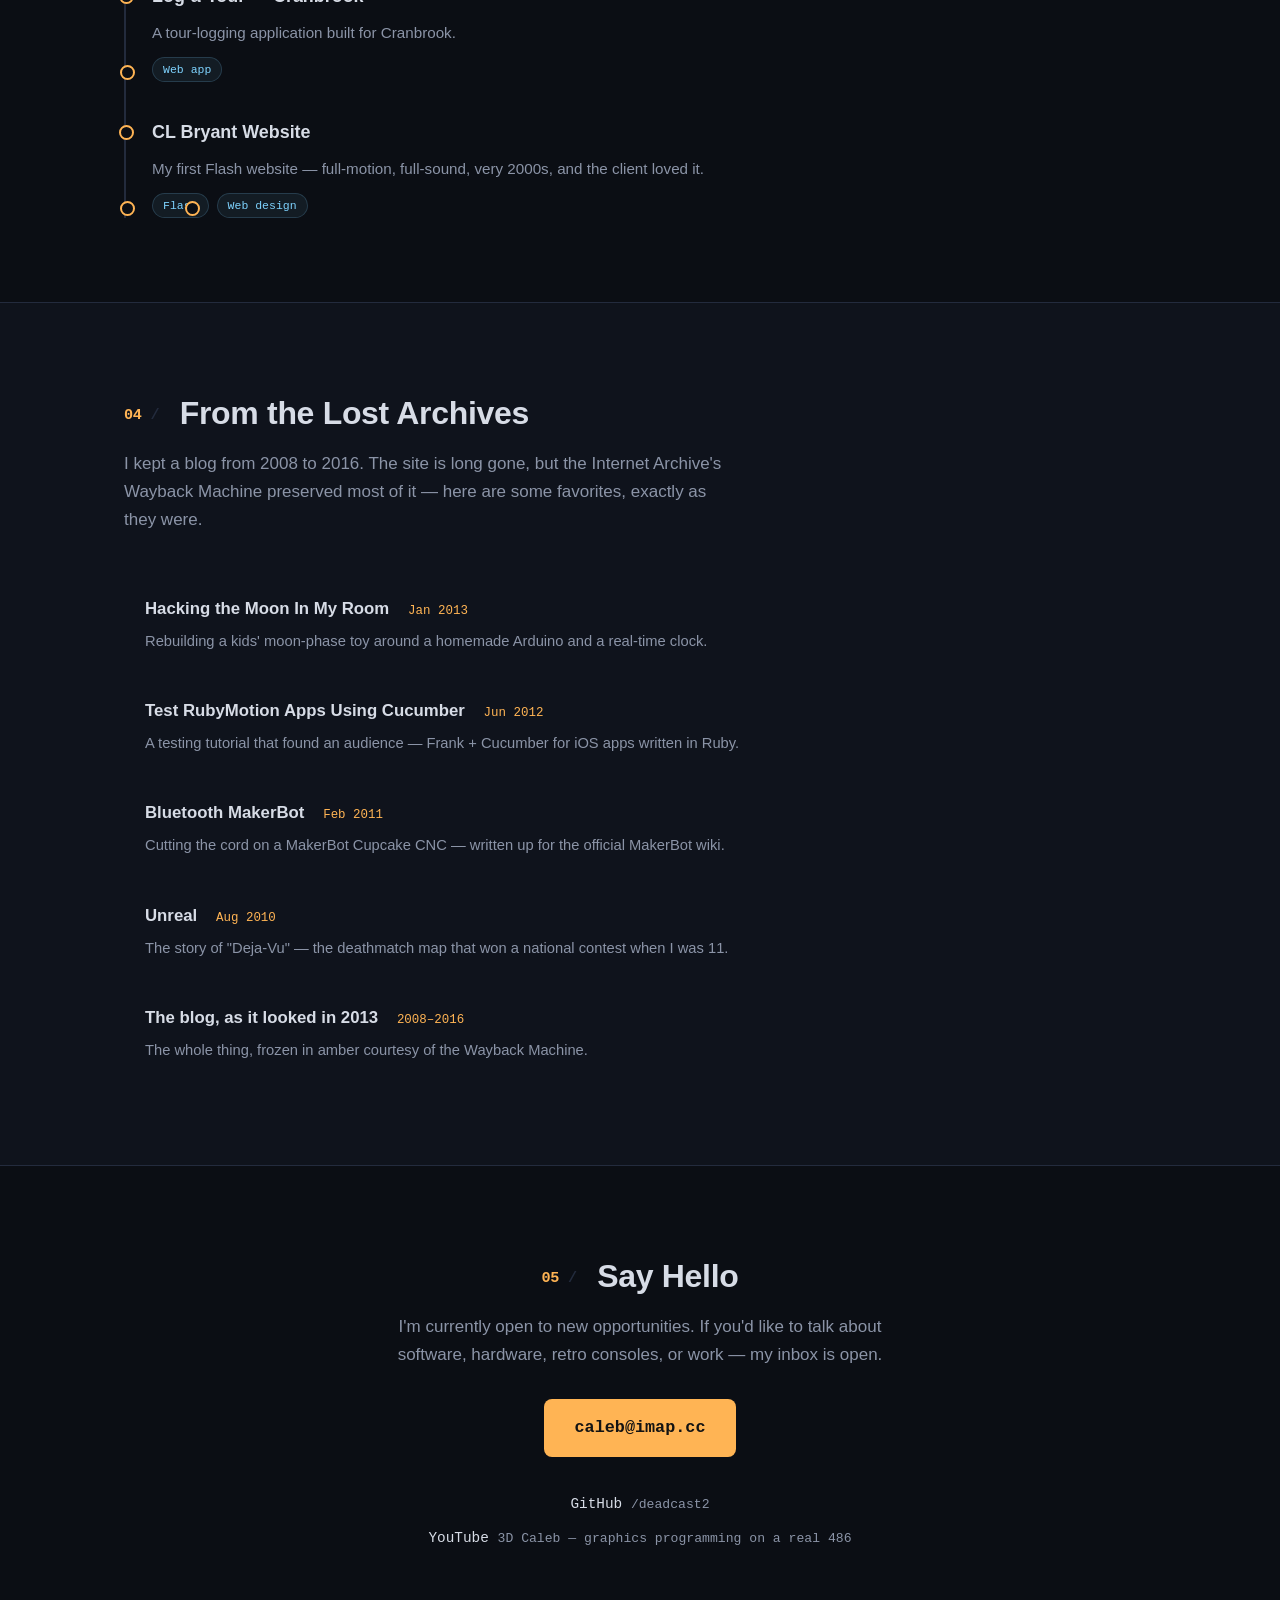
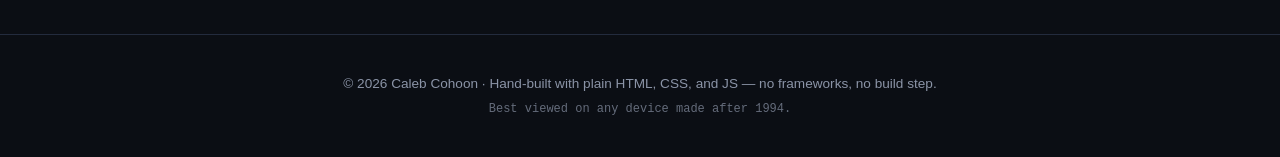
==== commit 4126c136: "Port Bird of the Day, Dragon's Lair, and XAudio2 from old blog Carried over content from the archive" ====
--- a/index.html
+++ b/index.html
@@ -197,6 +197,75 @@
             </div>
           </article>
 
+          <article class="card card-wide reveal">
+            <div class="card-body">
+              <div class="card-meta"><span class="years">2021</span></div>
+              <h3>Bird of the Day — A Solar Bird-Counting Birdhouse</h3>
+              <p>I have a lot of birds in my Texas front yard, so I put a computer to work counting them.
+                A solar-powered Raspberry&nbsp;Pi in a 3D-printed weatherproof case &mdash; mounted right on the
+                birdhouse, off a <a href="https://www.pishop.us/product/pijuice-hat-a-portable-power-platform-for-every-raspberry-pi/">PiJuice</a>
+                solar panel &mdash; snaps a photo every 20&nbsp;seconds and sends it to <em>Azure Computer
+                Vision</em> for bird detection.</p>
+              <p>The bird count is <code>scp</code>'d to a second Pi&nbsp;Zero&nbsp;W indoors, which drives an
+                I&sup2;C 7-segment display. And every day at 5&nbsp;PM the outdoor unit picks a random
+                detected bird, crops the photo to it, and texts it to me via <em>Twilio</em> &mdash; the
+                &ldquo;Bird of the Day.&rdquo;</p>
+              <ul class="tags"><li>Python</li><li>Raspberry Pi</li><li>Computer vision</li><li>Azure</li><li>I²C</li><li>Twilio</li><li>3D printing</li></ul>
+            </div>
+            <div class="sad-photos">
+              <figure class="sad-photo-main">
+                <img src="assets/img/botd-birdhouse.jpg" alt="A white birdhouse on a post in a front yard, with a small blue weatherproof camera enclosure and a solar panel mounted below it" loading="lazy">
+                <figcaption>// the birdhouse rig — camera enclosure and solar panel on the post</figcaption>
+              </figure>
+              <div class="sad-strip">
+                <figure>
+                  <img src="assets/img/botd-solar.jpg" alt="Close-up of the angled solar panel mounted to the birdhouse post, with the weatherproof Pi enclosure above it" loading="lazy">
+                  <figcaption>// 12W solar panel feeding the outdoor Pi</figcaption>
+                </figure>
+                <figure>
+                  <img src="assets/img/botd-counter.jpg" alt="A hand holding the 3D-printed indoor counter unit, its blue 7-segment display reading the current bird count" loading="lazy">
+                  <figcaption>// the indoor Pi Zero counter and its 7-segment display</figcaption>
+                </figure>
+              </div>
+            </div>
+          </article>
+
+          <article class="card card-wide reveal">
+            <div class="card-media">
+              <img src="assets/img/dragons-lair-cabinet.jpg" alt="A restored Dragon's Lair arcade cabinet with its iconic green dragon side art, lit marquee, and control panel" loading="lazy">
+            </div>
+            <div class="card-body">
+              <div class="card-meta"><span class="years">2021</span></div>
+              <h3>Dragon's Lair Restoration</h3>
+              <p>I've loved <em>Dragon's Lair</em> since I first saw the 1983 laserdisc game running in a
+                video-game store as a kid. Years later I tracked down a real 1985 Cinematronics cabinet
+                &mdash; and after a move to Texas, fully restored it.</p>
+              <p>The dead laserdisc player and dying Daphne PC came out; in went a
+                <a href="http://laserdisc-replacement.com/">Dexter</a> board, an
+                <a href="http://wood1st.com/LaserCon/Arthur/">Arthur</a> board, a 19&Prime; LCD, a fresh
+                wiring harness, and a new Wico joystick and buttons. After some firmware updates and a lot
+                of rewiring &mdash; grounds, audio, and the coin door &mdash; the attract sequence burst back
+                to life. Good for many more years.</p>
+              <ul class="tags"><li>Arcade hardware</li><li>Restoration</li><li>Laserdisc</li><li>Retro</li></ul>
+            </div>
+            <div class="sad-photos">
+              <figure class="sad-photo-main">
+                <img src="assets/img/dragons-lair-boards.jpg" alt="New replacement boards, a Raspberry Pi, and a flat LCD panel laid out on a kitchen counter next to the old CRT being removed" loading="lazy">
+                <figcaption>// the new guts — replacement boards, Pi, and LCD replacing the old CRT</figcaption>
+              </figure>
+              <div class="sad-strip">
+                <figure>
+                  <img src="assets/img/dragons-lair-internals.jpg" alt="Inside the open arcade cabinet — a dense bundle of wiring connecting the new control boards" loading="lazy">
+                  <figcaption>// inside the cabinet — rewired from the ground up</figcaption>
+                </figure>
+                <figure>
+                  <img src="assets/img/dragons-lair-screen.jpg" alt="The restored cabinet's screen showing Dragon's Lair running — the hero Dirk the Daring against a castle wall" loading="lazy">
+                  <figcaption>// up and running again — Dirk the Daring on screen</figcaption>
+                </figure>
+              </div>
+            </div>
+          </article>
+
           <article class="card reveal">
             <div class="card-media">
               <img src="assets/img/jeanie-1.png" alt="Jeanie reservation system calendar interface" loading="lazy">
@@ -321,10 +390,12 @@
           </article>
 
           <article class="mini reveal">
-            <h3>Bird of the Day <span class="mini-year"></span></h3>
-            <!-- TODO(caleb): describe Bird of the Day — platform, what it did. -->
-            <p>A daily dose of birds: one featured bird, every day.</p>
-            <ul class="tags"><li>App</li></ul>
+            <h3>XAudio2 on Mingw-w64 <span class="mini-year">2018</span></h3>
+            <p>Getting XAudio2 audio playback working in a minimal Win32 program built with Mingw-w64 —
+              back when there was almost nothing on the web about it. A demo project, plus the header
+              tweaks needed to make the Windows&nbsp;8.1 SDK compile under Mingw.</p>
+            <ul class="tags"><li>C</li><li>Win32</li><li>XAudio2</li><li>Mingw-w64</li></ul>
+            <p class="card-links"><a href="https://github.com/deadcast2/xaudio2-mingw-w64">Source</a></p>
           </article>
 
           <article class="mini reveal">
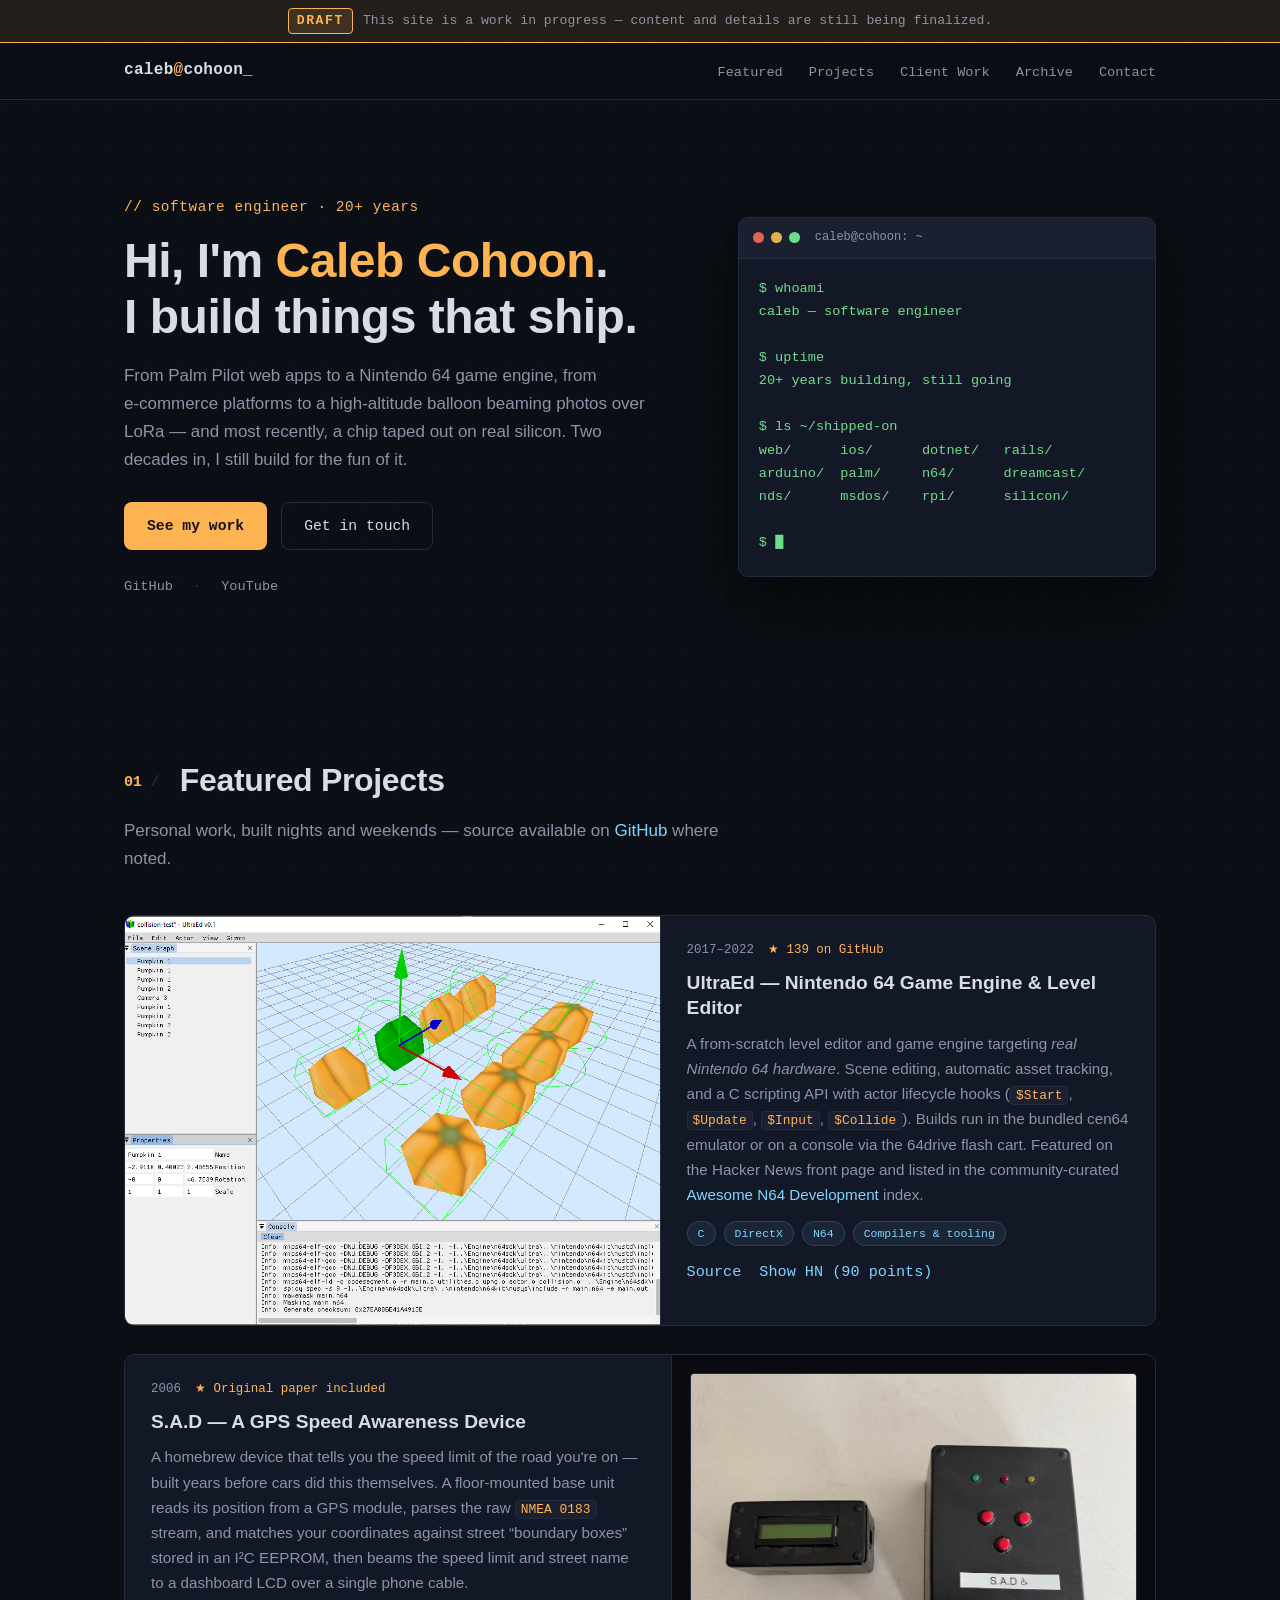
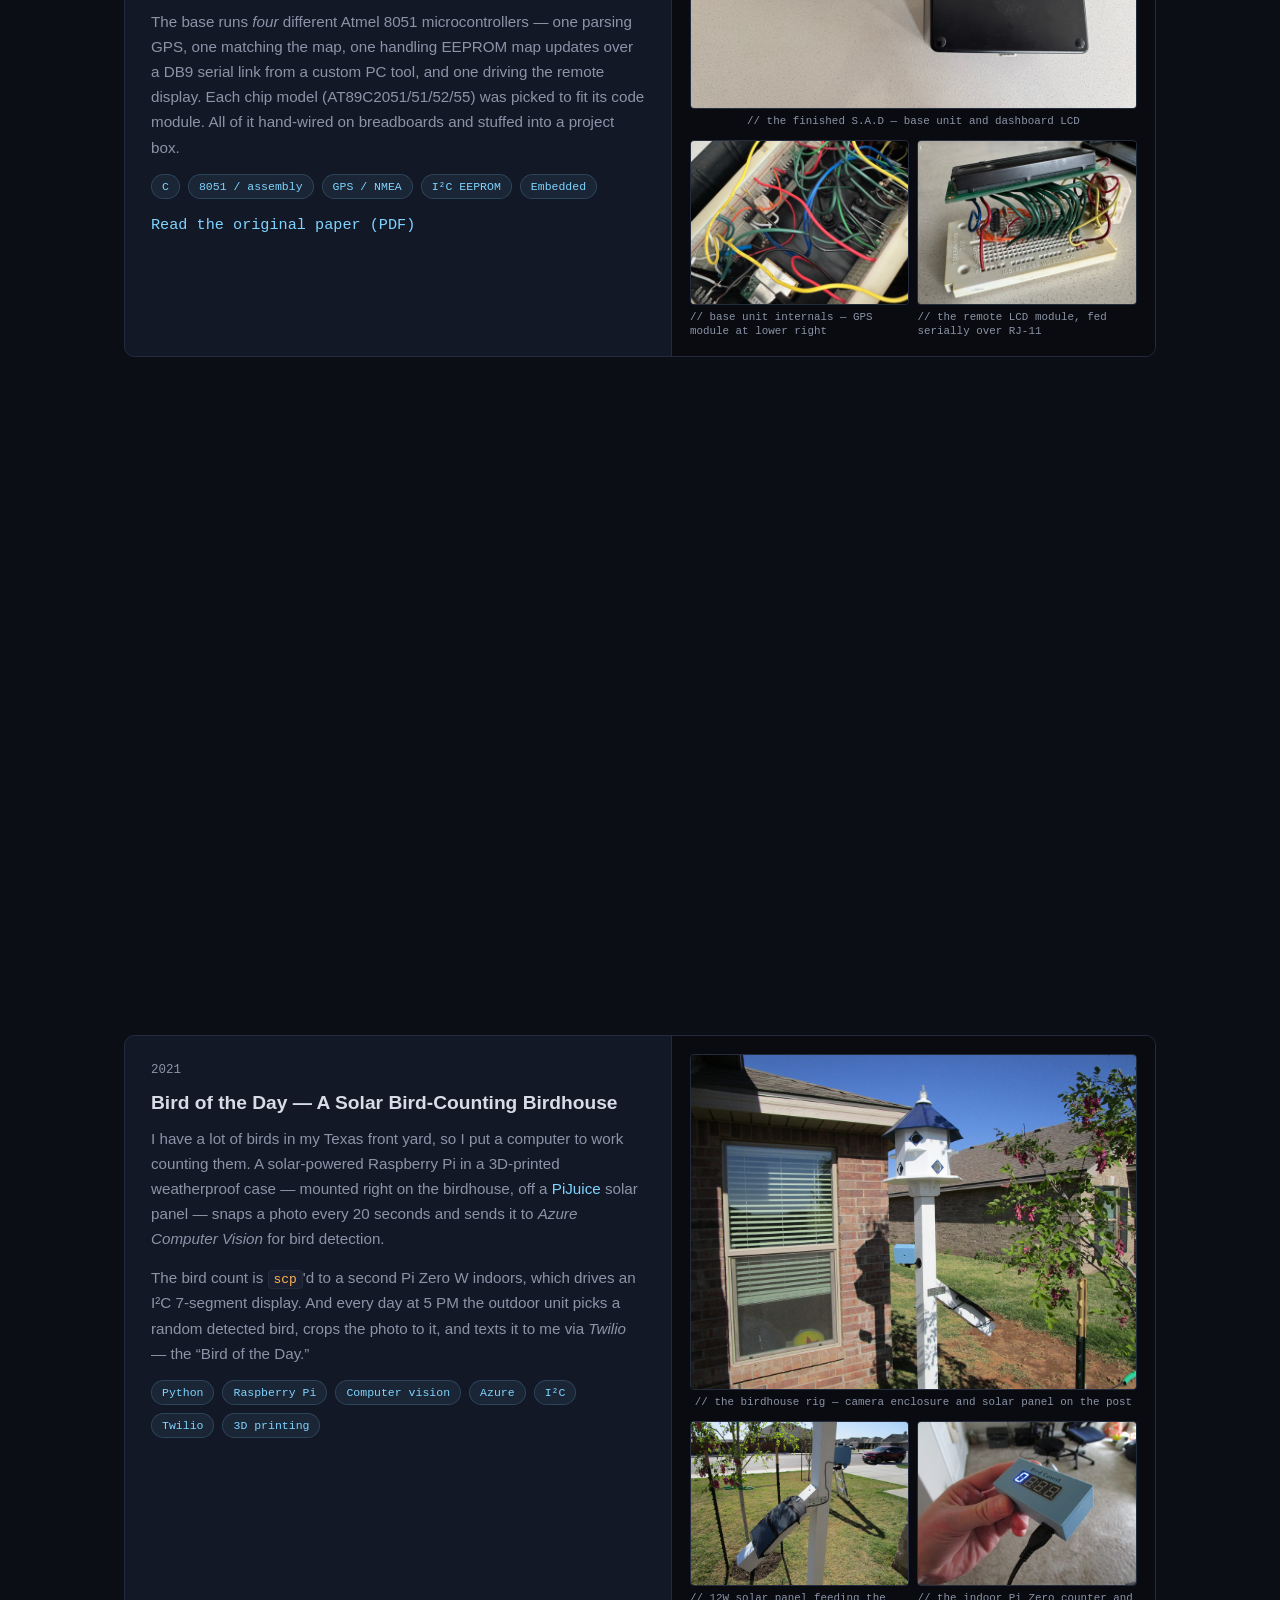
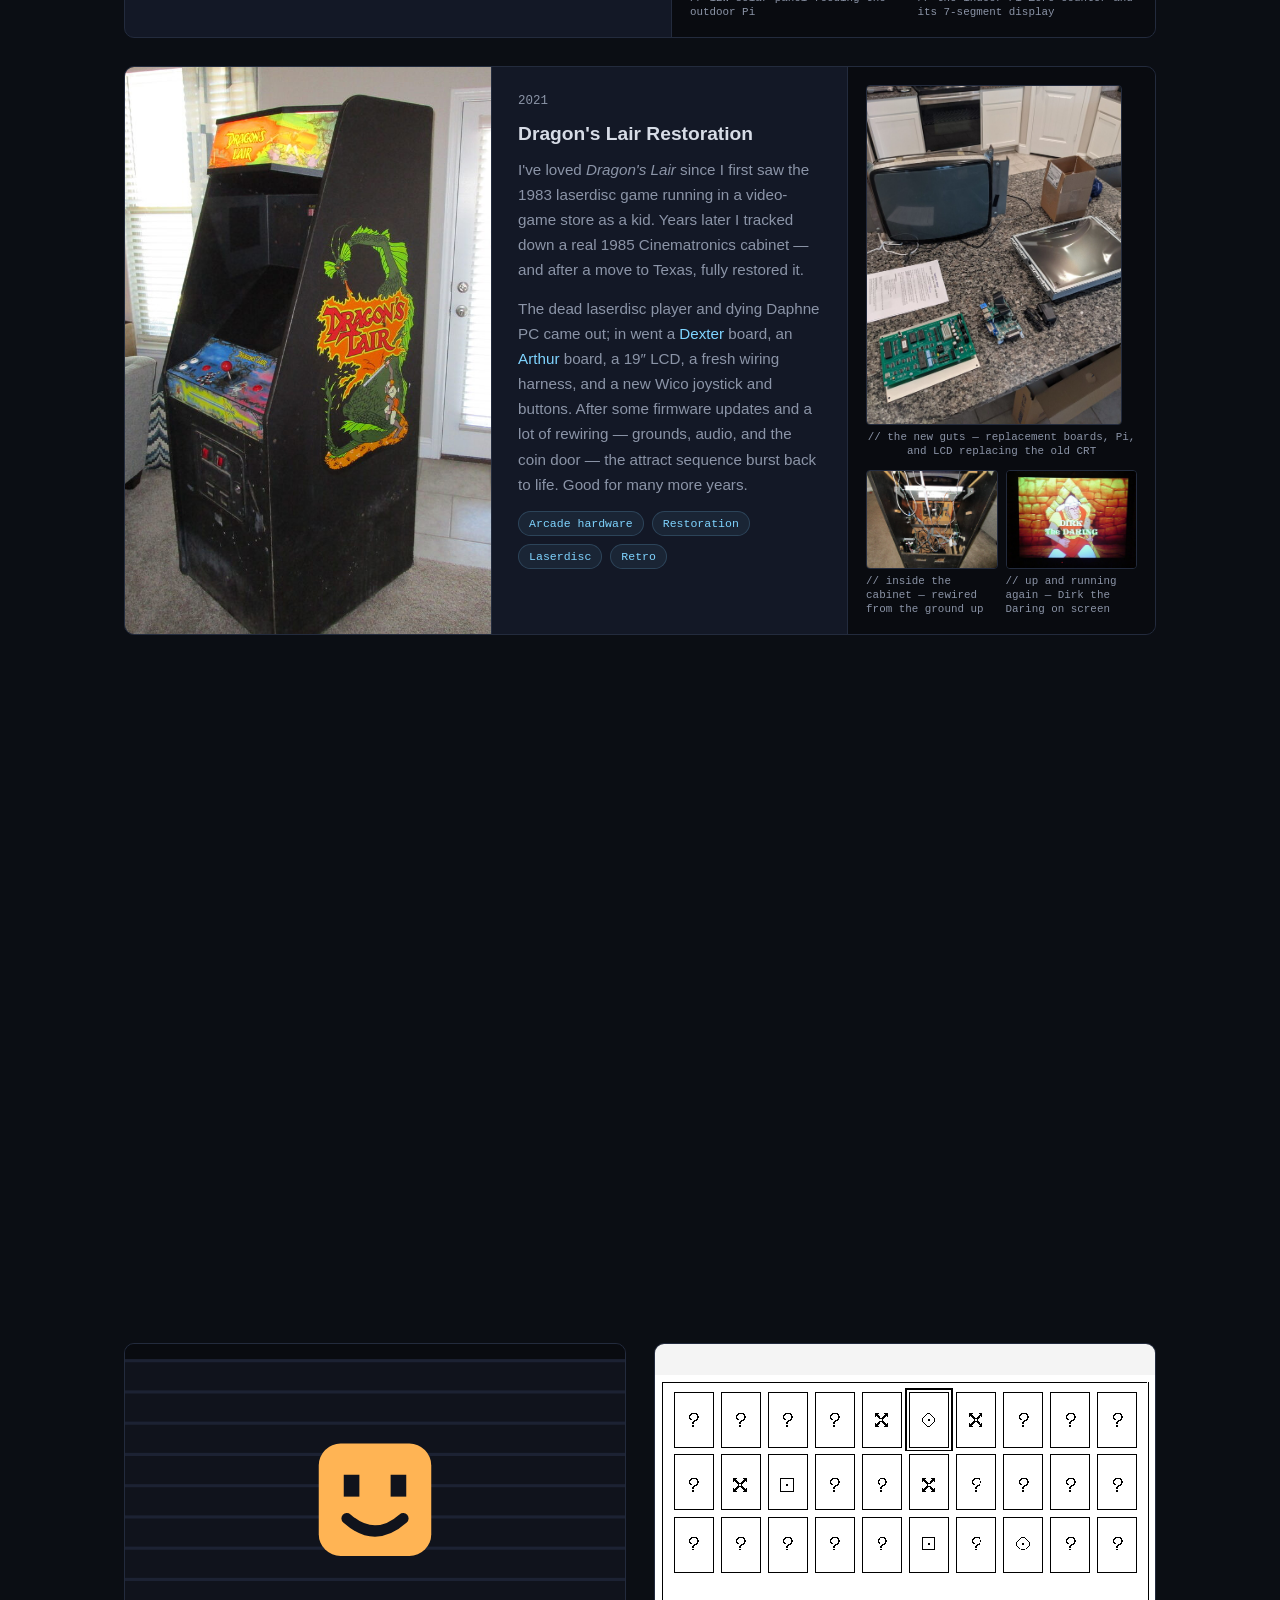
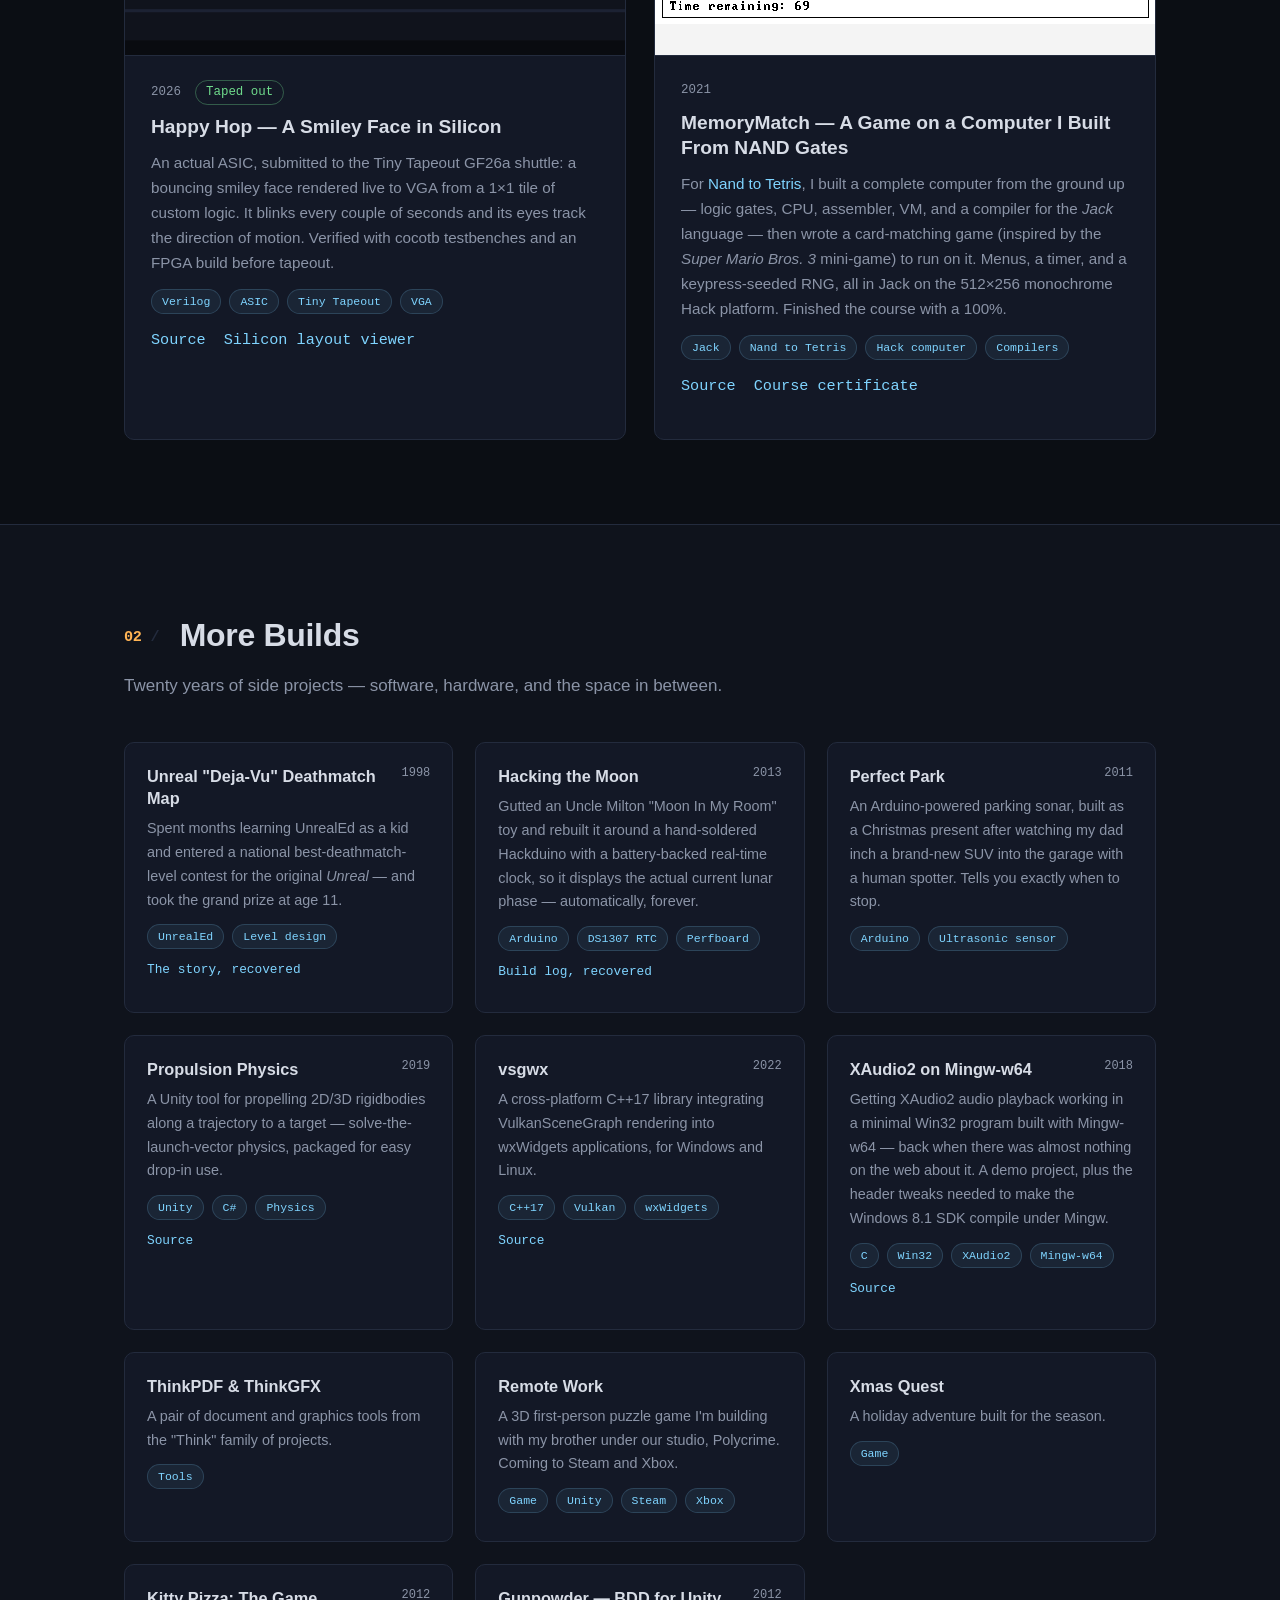
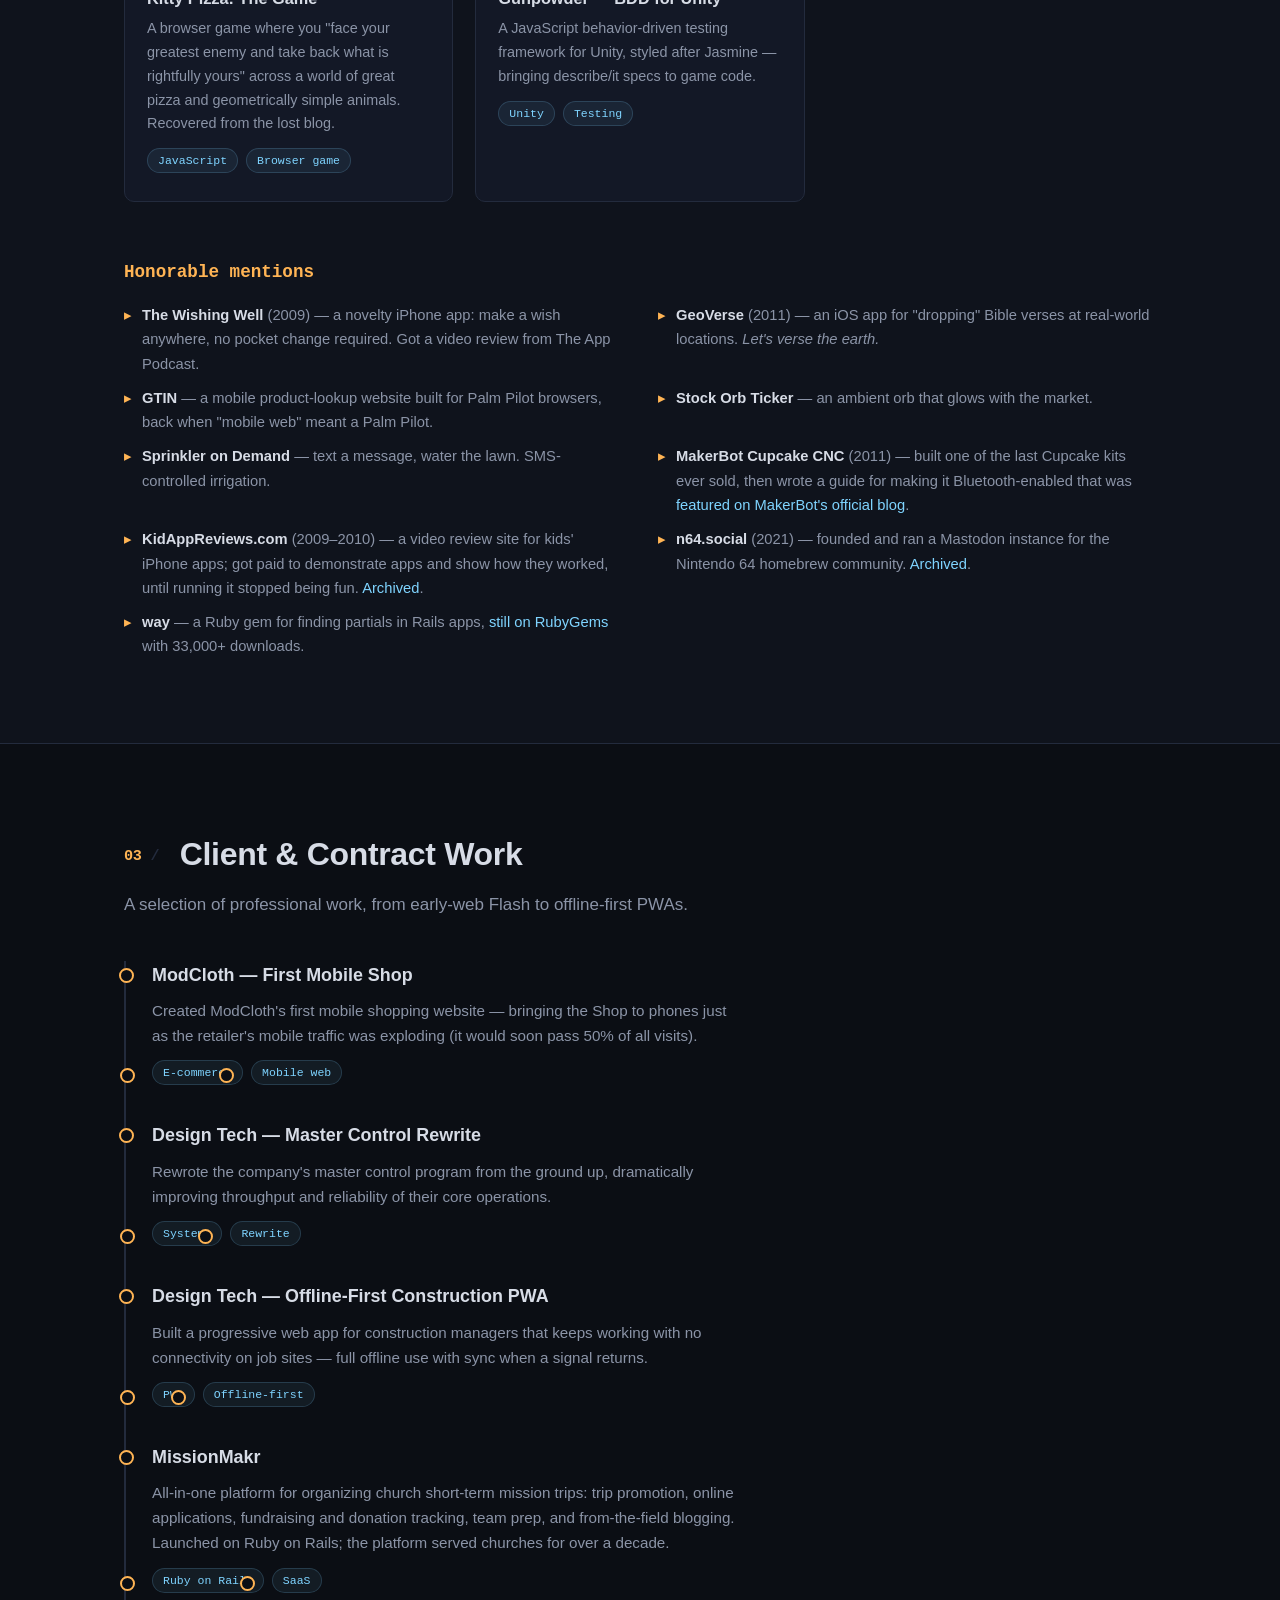
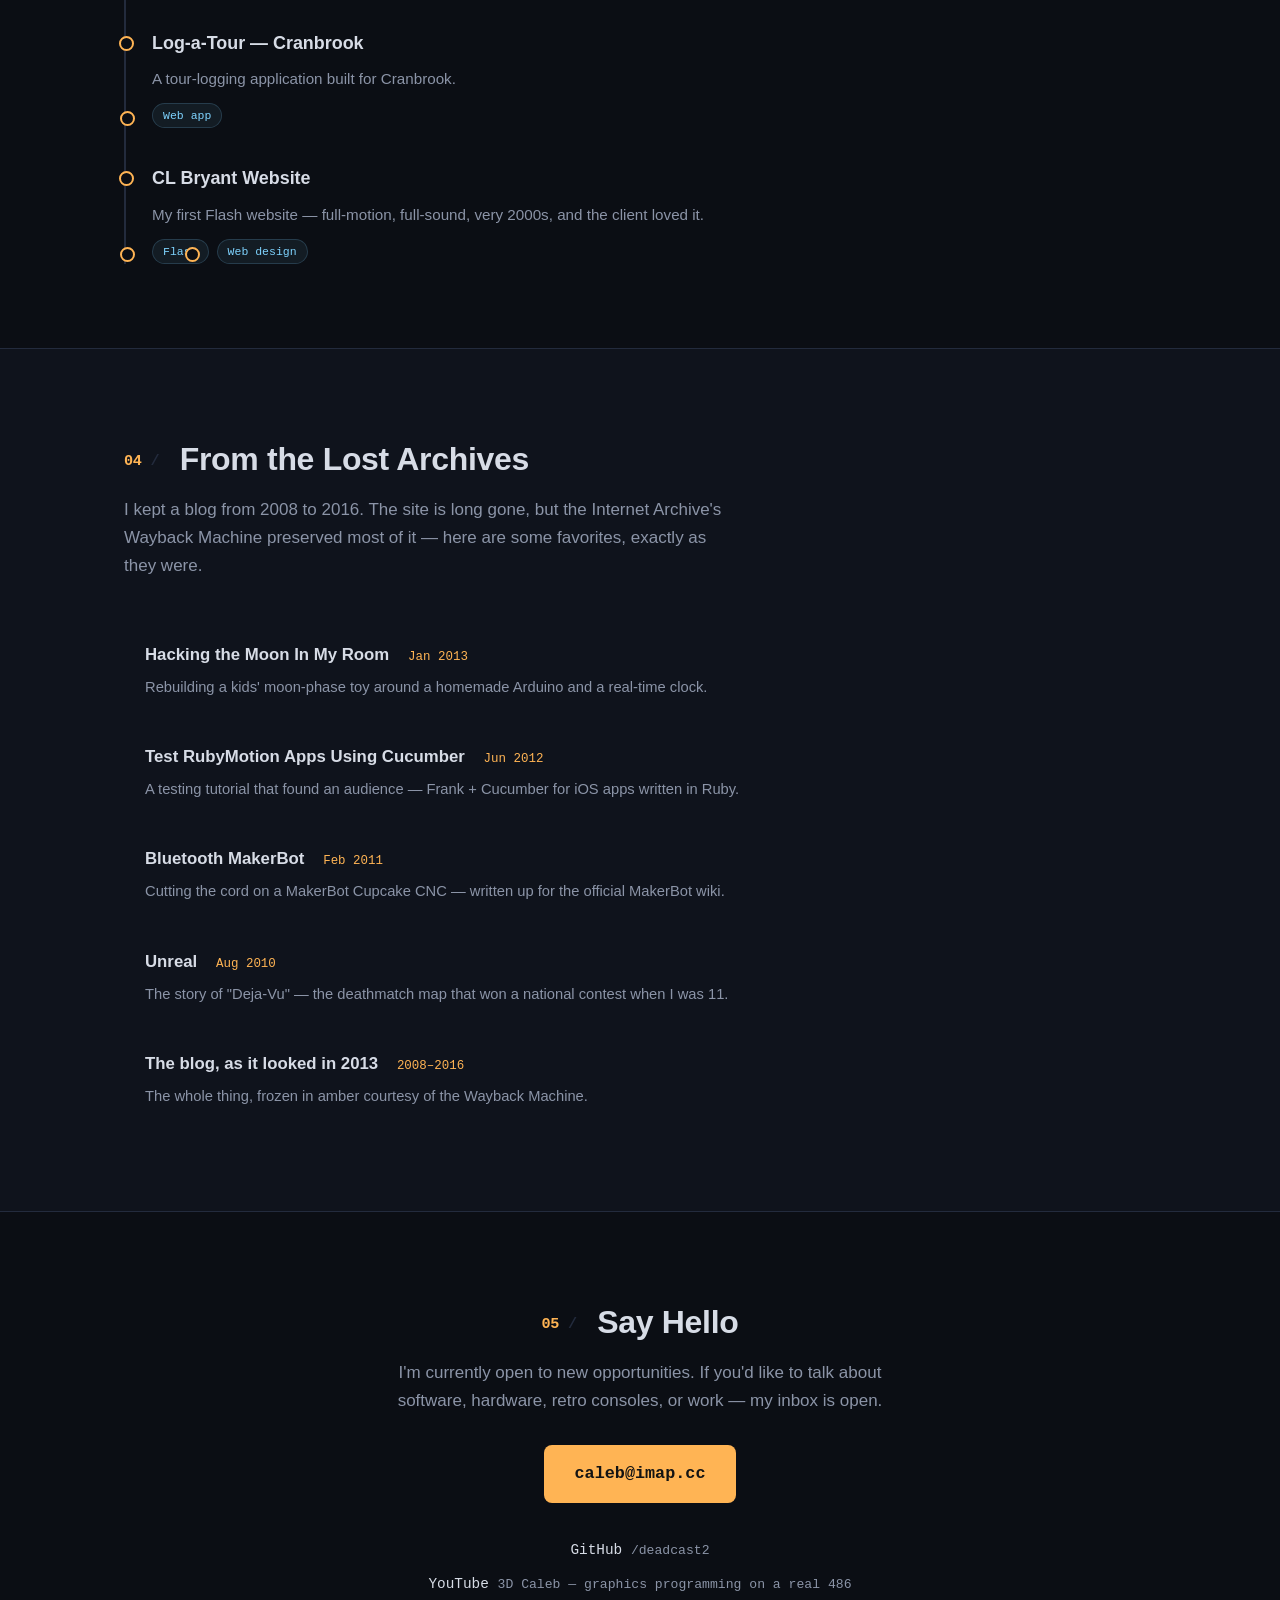
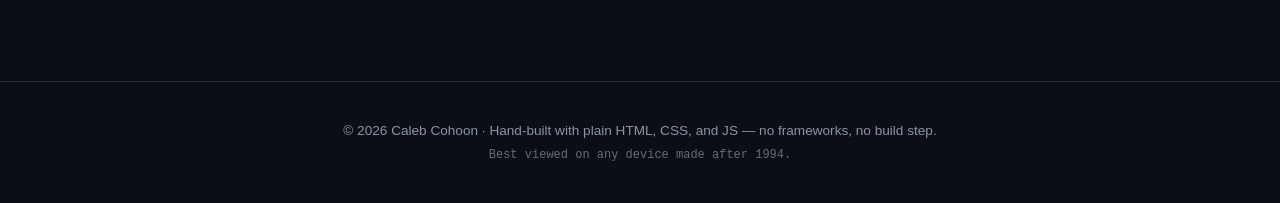
==== commit 03c1ff3d: "Add MemoryMatch — a Jack game on the Nand to Tetris Hack computer Featured card for the card-matchin" ====
--- a/index.html
+++ b/index.html
@@ -332,6 +332,27 @@
             </div>
           </article>
 
+          <article class="card reveal">
+            <div class="card-media card-media-pixel">
+              <img src="assets/img/memorymatch-game.png" alt="MemoryMatch gameplay on the Hack computer — a grid of face-down cards with a few flipped to reveal symbols, and a countdown timer" loading="lazy">
+            </div>
+            <div class="card-body">
+              <div class="card-meta"><span class="years">2021</span></div>
+              <h3>MemoryMatch — A Game on a Computer I Built From NAND Gates</h3>
+              <p>For <a href="https://www.nand2tetris.org/">Nand to Tetris</a>, I built a complete
+                computer from the ground up &mdash; logic gates, CPU, assembler, VM, and a compiler
+                for the <em>Jack</em> language &mdash; then wrote a card-matching game (inspired by the
+                <em>Super Mario Bros.&nbsp;3</em> mini-game) to run on it. Menus, a timer, and a
+                keypress-seeded RNG, all in Jack on the 512×256 monochrome Hack platform. Finished the
+                course with a 100%.</p>
+              <ul class="tags"><li>Jack</li><li>Nand to Tetris</li><li>Hack computer</li><li>Compilers</li></ul>
+              <p class="card-links">
+                <a href="https://github.com/deadcast2/MemoryMatch">Source</a>
+                <a href="https://www.coursera.org/account/accomplishments/verify/4W9SLRK4LN3W">Course certificate</a>
+              </p>
+            </div>
+          </article>
+
         </div>
       </div>
     </section>
--- a/css/style.css
+++ b/css/style.css
@@ -376,6 +376,9 @@
   object-fit: cover;
 }
 .card-media-svg svg { display: block; }
+/* Hack-computer screenshots: keep the whole frame, crisp pixels, no crop */
+.card-media-pixel { background: #f4f4f4; }
+.card-media-pixel img { object-fit: contain; image-rendering: pixelated; }
 
 .card-body { padding: 24px 26px 26px; }
 
